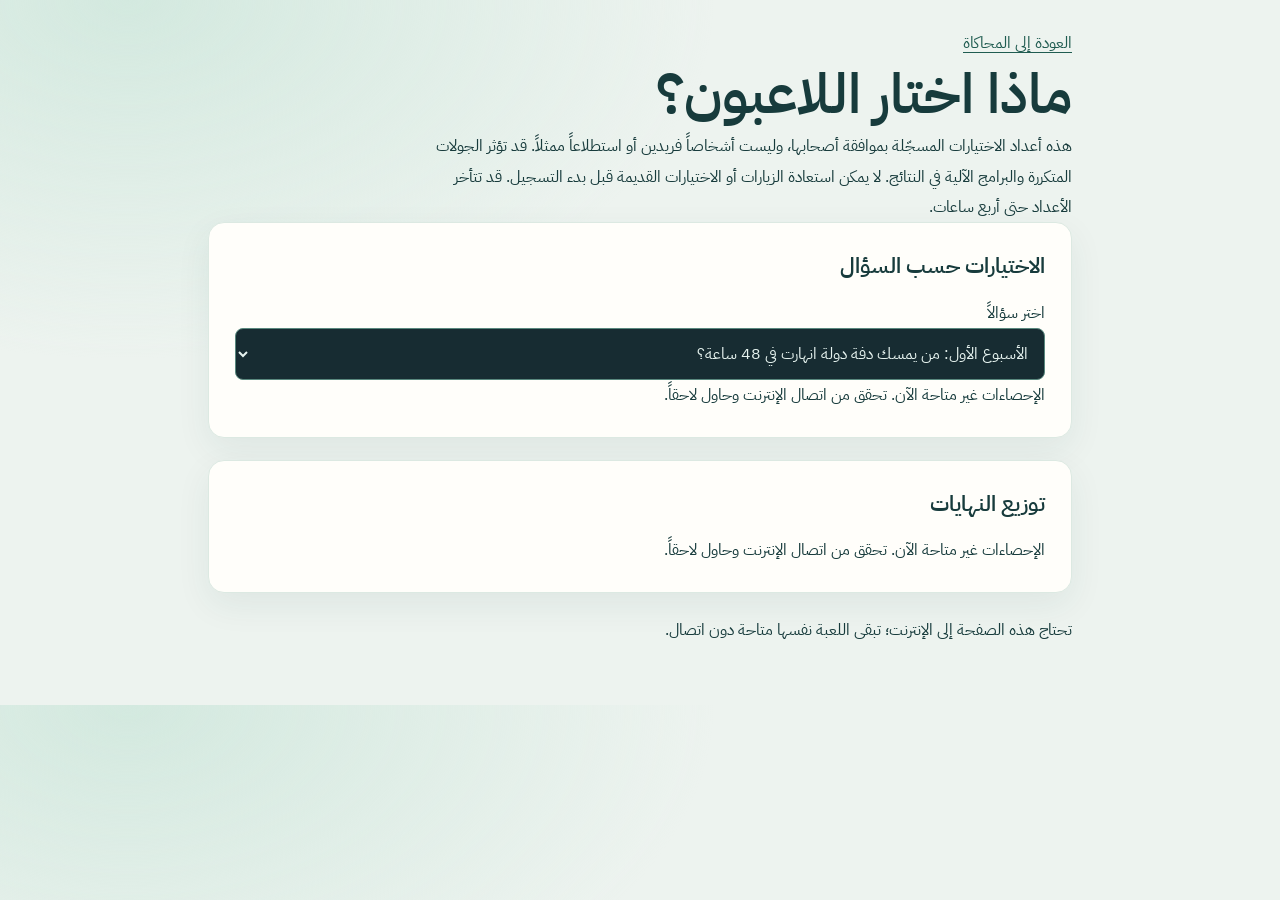
==== stats.html @ d38460de "إضافة إحصاءات عامة للاختيارات بموافقة اختيارية" ====
<!doctype html>
<html lang="ar" dir="rtl"><head><meta charset="utf-8"><meta name="viewport" content="width=device-width,initial-scale=1"><title>إحصاءات القرارات العامة</title><style>/* غرفة القرار — خط محلي وواجهة عربية تعمل دون اتصال */
@font-face{font-family:"IBM Plex Sans Arabic";font-style:normal;font-weight:400; font-display:swap;src:url([data-uri]) format("truetype")}
@font-face{font-family:"IBM Plex Sans Arabic";font-style:normal;font-weight:600 900;font-display:swap;src:url([data-uri]) format("truetype")}
:root{
 --bg:#182536;--bg2:#233449;--panel:#e8e6e1;--panel2:#f4f2ee;--panel3:#dedbd4;
 --txt:#172434;--dim:#465567;--dim2:#536172;--line:#c8c8c1;--line2:#a5a9aa;
 --gold:#80502f;--gold2:#b98054;--green:#206044;--red:#a2343d;--blue:#285e88;--purple:#775691;--orange:#895021;--teal:#266568;
 --r-leg:#a66e38;--r-coh:#4f8db9;--r-sec:#408369;--r-eco:#b87c45;--r-srv:#438c91;
 --r-mil:#a385bf;--r-sov:#759152;--r-dip:#b67c96;--r-dem:#7d9bc2;--r-press:#c56b72;--r-frag:#ce8b5e;--r-shr:#bda262;
 --mono:"IBM Plex Sans Arabic",Tahoma,sans-serif;--shadow:0 8px 24px #0b142324;
}
*{box-sizing:border-box}body,h1,h2,h3,h4,p{margin:0}button,input{font:inherit}html{-webkit-text-size-adjust:100%;scroll-padding-top:100px}
body{background:var(--bg);color:var(--txt);font-family:"IBM Plex Sans Arabic",Tahoma,sans-serif;font-size:16px;line-height:1.9}
a{color:var(--gold);text-underline-offset:4px}button,a,input,summary{-webkit-tap-highlight-color:transparent}
button{touch-action:manipulation}button:focus-visible,a:focus-visible,input:focus-visible,summary:focus-visible{outline:3px solid #3982b8;outline-offset:4px}
[hidden],.hidden{display:none!important}.wrap{max-width:1360px;margin:auto;padding:28px 36px 72px}h1,h2,h3,h4{font-weight:600}p,li,.brief{overflow-wrap:anywhere}b,strong{font-weight:600}
.top{color:#eef0f3;background:#182536f5;border-bottom:1px solid #526075;position:sticky;top:0;z-index:20;padding:14px 0;margin-bottom:26px;backdrop-filter:blur(10px)}
.topin{display:flex;align-items:center;justify-content:space-between;gap:18px;flex-wrap:wrap}.brand{display:flex;align-items:center;gap:12px}.logo{display:grid;place-items:center;width:40px;height:44px;color:#e0b895;border:1px solid #a57956;border-radius:6px;font-size:22px}
.brand h1{font-size:1.1rem;font-weight:600;color:#f2eee7}.brand small{display:block;font-size:.73rem;color:#bdc7d3;max-width:410px}.monthbox{display:flex;align-items:baseline;gap:10px}.monthbox .mt{font-size:1.25rem;font-weight:600}.monthbox .mn{color:#c4cdd7;font-size:.8rem}.topbtns{display:flex;gap:8px;flex-wrap:wrap}
.btn{border:1px solid transparent;border-radius:7px;background:#a46d46;color:#fff;padding:11px 22px;min-height:46px;font-weight:600;cursor:pointer;font-size:.95rem;line-height:1.5;transition:background .15s}
.btn:hover{background:#895434}.btn.ghost{background:transparent;color:var(--txt);border-color:var(--line2)}.btn.ghost:hover{background:#8c776512}.top .btn.ghost{color:#edf0f4;border-color:#64748a}.top .btn.ghost:hover{background:#314156}.top .btn.danger{color:#f1a6ae;border-color:#a46b76}.btn.sm{padding:8px 13px;min-height:42px;font-size:.82rem}.btn.danger{background:transparent;color:var(--red);border-color:var(--red)}
.grid{display:grid;grid-template-columns:minmax(0,1fr) 358px;gap:26px;align-items:start}.grid>*{min-width:0}.side{position:sticky;top:120px;max-height:calc(100vh - 140px);overflow:auto;padding:1px 4px 16px;scrollbar-width:thin}.grid.side-closed{grid-template-columns:minmax(0,960px);justify-content:center}.side{color:var(--txt)}
.card{background:var(--panel);border-radius:10px;padding:26px;margin-bottom:22px;box-shadow:var(--shadow)}.card.tight{padding:18px}.card h2{font-size:1.35rem;line-height:1.6;margin-bottom:14px;color:var(--txt);font-weight:600}.card h3{font-size:1.04rem;margin:18px 0 10px}.sub{color:var(--dim);font-size:.95rem}.tiny{color:var(--dim2);font-size:.8rem}.two{display:grid;grid-template-columns:minmax(0,1fr) minmax(0,1fr);gap:22px}.two>*{min-width:0}
/* بطاقة الحدث سطح قراءة، وليست لوحة مؤشرات أخرى */
.eventhead{display:flex;flex-wrap:wrap;gap:8px;align-items:center;margin-bottom:16px}.brief{font-size:1.12rem;line-height:2;max-width:70ch;color:#293b4d}.facts{list-style:none;display:grid;gap:8px;margin:22px 0;padding:15px 18px;border-inline-start:3px solid #b98054;background:#f3f1ec;border-radius:0 6px 6px 0}.facts li{font-size:.9rem;color:var(--dim)}.facts b{color:var(--txt)}
.chip{display:inline-flex;align-items:center;border:1px solid var(--line);background:transparent;border-radius:4px;padding:3px 10px;color:var(--dim);font-size:.78rem;line-height:1.7}.chip.risk-low{color:var(--green);border-color:#94b09e}.chip.risk-med{color:var(--gold);border-color:#bca182}.chip.risk-high{color:var(--red);border-color:#c7a2a1}.chip.cat{color:var(--teal);border-color:#94b7b5}.chip.shock{color:var(--orange);border-color:#c6a785}
.opts{display:grid;gap:12px;margin-top:24px}.opt{display:block;width:100%;position:relative;text-align:start;background:#f7f5f1;color:var(--txt);border:1px solid #b8bfbe;border-radius:8px;padding:18px 20px;font-size:1rem;cursor:pointer;transition:border-color .15s,background .15s;line-height:1.85}.opt:hover{background:#fffdfa;border-color:#8b5938}.opt:focus-visible{background:#fffdfa}.opt b{display:block;font-size:1.06rem;font-weight:600;padding-inline-end:38px;margin-bottom:6px}.opt small{display:block;color:var(--dim);font-size:.9rem}.opt .key{position:absolute;inset-inline-end:15px;top:18px;display:grid;place-items:center;width:26px;height:28px;border:1px solid #bdc2bd;border-radius:4px;font-size:.8rem;color:var(--dim)}.optmeta{display:flex;gap:8px;flex-wrap:wrap;margin-top:12px}.pill{font-size:.78rem;padding:3px 9px;border-radius:4px;background:#eeece6;color:var(--dim);border:1px solid transparent}.pill.p-hi{color:var(--green);background:#e5eee7}.pill.p-md{color:var(--gold);background:#eee6d9}.pill.p-lo{color:var(--red);background:#f2e3e2}.pill.cost{color:#7a4724;background:#eee3d8}.pill.lock{color:var(--dim2)}
.outcome{padding:22px;border-inline-start:4px solid var(--line2);background:#f4f2ed;border-radius:6px;margin:12px 0 18px}.outcome.t-ok{border-color:var(--green);background:#e1ece3}.outcome.t-mid{border-color:var(--gold);background:#eee7d8}.outcome.t-bad{border-color:var(--red);background:#f0e1df}.outcome .ot{font-weight:600;margin-bottom:12px;font-size:1.15rem}.t-ok .ot{color:var(--green)}.t-mid .ot{color:var(--gold)}.t-bad .ot{color:var(--red)}.effs{display:flex;flex-wrap:wrap;gap:7px;margin-top:14px}.eff{font-size:.8rem;padding:3px 9px;border-radius:4px}.eff.up{background:#dbeadf;color:#1b5939}.eff.dn{background:#eed9d8;color:#912b34}.eff.nu{background:#dbe0e3;color:#344455}.eff.ax{background:#eae2ce;color:#6c5426;border:1px dashed #a58c53}.reality{border-top:1px solid #a8b2a8;padding:18px 0 0;margin-top:24px;font-size:.94rem;color:var(--dim)}.reality .rt{font-size:.85rem;font-weight:600;color:var(--green);margin-bottom:6px}.reality b{color:var(--green)}.nextrow{display:flex;justify-content:space-between;align-items:center;gap:16px;flex-wrap:wrap;margin-top:22px}
/* لوحة جانبية هادئة بتباين مستقل */
.side{--panel:#233449;--panel2:#2b3e54;--panel3:#34485e;--txt:#edf0f3;--dim:#c1ccd7;--dim2:#b2c0cf;--line:#4b5d72;--line2:#697a8d;--gold:#e2ba98;--green:#8ed3b1;--red:#f1a6ae;--orange:#e5b48b;--teal:#9acdd1}.side .card{box-shadow:none}.side .card h2{font-size:1rem}.tabs{display:flex;gap:5px;flex-wrap:wrap;margin-bottom:14px}.tab{font-family:inherit;font-size:.8rem;cursor:pointer;padding:8px 11px;border:1px solid var(--line);border-radius:5px;background:transparent;color:var(--dim);min-height:42px}.tab.on{color:var(--txt);background:var(--panel3);border-color:var(--gold)}
.gauges{display:grid;grid-template-columns:1fr 1fr;gap:14px 12px}.g{padding:6px 0 10px;border-bottom:1px solid var(--line)}.g .gl{display:flex;justify-content:space-between;align-items:baseline;gap:6px;color:var(--dim);font-size:.74rem}.g .gv{font-size:.95rem;font-weight:600;color:var(--txt);font-variant-numeric:tabular-nums}.g .gd{font-size:.7rem;margin-inline-end:4px}.g .gd.up{color:var(--green)}.g .gd.dn{color:var(--red)}.gd.neu{color:var(--dim)}.gbar{height:5px;background:#152334;border-radius:3px;margin-top:10px;overflow:hidden}.gbar i{display:block;height:100%;border-radius:3px}.g.neg .gl{color:#edb9bd}.g.axis .gv{color:#e4c484}.axisnote{border-inline-start:2px solid #bda262;padding:10px 12px;margin-top:16px;color:var(--dim);font-size:.76rem;line-height:1.9}
.resrow{display:flex;gap:12px;margin-top:20px}.res{flex:1;border-top:1px solid var(--line);padding-top:10px}.res b{display:block;color:var(--txt);font-size:1.45rem;font-variant-numeric:tabular-nums}.res span{font-size:.76rem;color:var(--dim)}.res.warn b{color:var(--red)}.rows{display:grid;gap:10px}.row{display:flex;justify-content:space-between;align-items:center;gap:10px;font-size:.85rem}.row .rn{color:var(--dim)}.mini{width:86px;height:5px;background:#152334;border-radius:3px;overflow:hidden;flex-shrink:0}.mini i{display:block;height:100%;background:#83a9c7}.mini.thr i{background:#dc9199}.mini.pop i{background:#86c3c0}.val{font-size:.8rem;min-width:26px;text-align:end}.note{background:#f3f0e9;border-inline-start:3px solid #a46d46;border-radius:4px;padding:12px 16px;font-size:.88rem;color:#2e4154;margin-bottom:10px}.note.warnc{border-color:var(--red)}.note.goodc{border-color:var(--green)}.note.infoc{border-color:var(--blue)}
canvas{width:100%;height:210px;display:block;background:#182536;border-radius:6px;border:1px solid #526075}.legend{display:flex;flex-wrap:wrap;gap:10px;margin-top:12px}.legend span{display:flex;align-items:center;gap:6px;font-size:.75rem;color:var(--dim)}.legend i{width:13px;height:4px;display:block;border-radius:2px}.log{display:grid;gap:12px;max-height:480px;overflow:auto;padding-inline-end:5px}.li{border-bottom:1px solid var(--line);padding:12px 0;font-size:.9rem}.li .lh{display:flex;justify-content:space-between;gap:10px;font-size:.74rem;color:var(--dim2)}.li .lt{font-weight:600;margin:7px 0}.li .lo{color:var(--gold)}.li .lx{font-size:.82rem;color:var(--dim)}.tiertag{font-size:.72rem;padding:2px 8px;border-radius:4px}.tiertag.ok{background:#dbeadf;color:#1b5939}.tiertag.mid{background:#eee3cf;color:#785a29}.tiertag.bad{background:#eed9d8;color:#912b34}
/* مدخل الجولة */
.hero{color:#f0eee9;padding:34px 0 40px;margin-bottom:28px;border-bottom:1px solid #526075;position:relative}.hero h1{font-size:clamp(2rem,4.2vw,3.5rem);line-height:1.4;color:#f4f0e8;max-width:900px;letter-spacing:0}.hero .hero-subtitle{display:block;color:#d2b69e;font-size:.52em;margin-top:12px;font-weight:400}.hero .tag{color:#c5cfda;margin-top:22px;max-width:760px;font-size:1.03rem}.hero .chip{color:#ced6df;border-color:#596a7e}.flagline{display:flex;flex-wrap:wrap;gap:9px;margin-top:24px}.stat3{display:grid;grid-template-columns:repeat(3,minmax(0,1fr));gap:24px;margin-top:32px}.mini-card{border-inline-start:2px solid #a77b59;padding:0 18px;color:#c5cfda;font-size:.9rem}.mini-card b{display:block;color:#f0eee9;margin-bottom:8px;font-size:1.05rem}
.pickers{display:grid;grid-template-columns: .8fr 1.2fr 1fr;gap:28px;margin-top:24px}.pick{min-width:0}.pick h4{color:#344455;font-size:1rem;padding-bottom:10px;border-bottom:1px solid #b6bdbb;margin-bottom:10px}.pick label{display:grid;grid-template-columns:20px minmax(0,1fr);column-gap:10px;align-items:start;font-size:.94rem;padding:12px 10px;margin-bottom:5px;cursor:pointer;border-radius:6px;border:1px solid transparent}.pick label:has(input:checked){border-color:#8d6545;background:#f5f1e9}.pick label:hover{background:#f0ede7}.pick input{accent-color:#885936;width:18px;height:18px;margin:6px 0 0}.pick .pd{grid-column:2;font-size:.79rem;color:#526174;line-height:1.8}.pick label:focus-within{outline:2px solid #3982b8;outline-offset:1px}
.finalhead{padding:36px;text-align:center}.finalhead .big{font-size:clamp(1.8rem,3.8vw,2.8rem);line-height:1.5;margin:16px 0;color:var(--txt)}.scorebox{display:flex;gap:30px;justify-content:center;flex-wrap:wrap;margin:28px 0}.scorebox div{min-width:100px;padding:10px}.scorebox b{display:block;font-size:2rem;color:#80502f;font-weight:600}.scorebox span{color:var(--dim);font-size:.82rem}.kv{display:flex;justify-content:space-between;gap:12px;padding:9px 0;border-bottom:1px solid var(--line);font-size:.9rem}.kv span:first-child{color:var(--dim)}.hl{color:var(--gold);font-weight:600}.save-feedback{padding:12px 16px;border-inline-start:3px solid #a46d46;background:#f1eee6;color:#172434;margin-top:12px}.sources-list{font-size:.83rem;margin-top:14px}.sources-list a{overflow-wrap:anywhere}.section-label{color:#c6ac93;font-size:.9rem;margin-bottom:14px}.progress-track{height:3px;background:#425269;margin-top:14px;border-radius:2px;overflow:hidden}.progress-track i{display:block;height:100%;background:#c69670}.side-toggle{white-space:nowrap}
@media(min-width:1101px){.hero:after{content:"";position:absolute;inset-inline-end:0;top:48px;width:100px;height:100px;border:1px solid #6f6e6c;transform:rotate(45deg);opacity:.3;pointer-events:none}}
@media(max-width:1100px){.wrap{padding:20px 22px 60px}.grid{grid-template-columns:minmax(0,1fr) 310px;gap:18px}.card{padding:22px}.pickers{gap:16px}.brand small{max-width:300px}}
@media(max-width:900px){.grid{grid-template-columns:minmax(0,1fr)}.side{position:static;max-height:none;padding:0;order:-1}.grid.side-closed{grid-template-columns:minmax(0,1fr)}.side .gauges{grid-template-columns:repeat(3,minmax(0,1fr))}.pickers{grid-template-columns:1fr 1fr}.pick:first-child{grid-column:1/-1}.pick:first-child label{display:inline-grid;width:32%;vertical-align:top}.stat3{gap:14px}.two{grid-template-columns:minmax(0,1fr)}.top{position:relative;top:auto}.monthbox{margin-inline-end:auto}}
@media(max-width:600px){body{font-size:15px}.wrap{padding:12px 14px 44px}.hero{padding:20px 0 28px;margin-bottom:20px}.hero .tag{font-size:.95rem}.stat3{grid-template-columns:1fr;gap:18px;margin-top:24px}.card{padding:20px 16px;border-radius:8px}.pickers{grid-template-columns:1fr;gap:20px}.pick:first-child label{display:grid;width:auto}.pick:first-child{grid-column:auto}.hero h1{font-size:2.15rem}.topin{gap:12px}.brand small{max-width:260px}.topbtns{width:100%}.topbtns .btn{flex:1;padding-inline:8px}.side .gauges{grid-template-columns:1fr 1fr}.brief{font-size:1.04rem}.opt{padding:16px 13px}.opt b{font-size:1rem}.nextrow>div:last-child{display:flex;gap:8px;flex-wrap:wrap}.nextrow .btn{flex:1}.facts{padding:13px}.card h2{font-size:1.22rem}.finalhead{padding:24px 16px}.scorebox{gap:8px}.scorebox div{min-width:85px}.flagline{gap:7px}.row{flex-wrap:wrap}.side .row{flex-wrap:nowrap}.brand h1{font-size:1rem}}
@media(prefers-reduced-motion:reduce){*,*:before,*:after{animation:none!important;transition:none!important;scroll-behavior:auto!important}}
/* غرفة القرار: أسطح قراءة فاتحة فوق خلفية هادئة، مع مدخل خرائطي مستقل */
:root{--bg:#e5eeeb;--panel:#fffefa;--panel2:#f2f7f3;--panel3:#dcebe5;--txt:#173b3c;--dim:#486563;--dim2:#55706d;--line:#d5e2dc;--line2:#9db7ac;--gold:#91601b;--green:#12674e;--red:#a23d42;--teal:#126b69;--shadow:0 12px 35px #214a4012}
body{background:radial-gradient(ellipse at 10% 0%,#d3e9df 0,transparent 36%),#edf3ef;color:var(--txt)}
.wrap{max-width:1400px}.card{border:1px solid #dce9e2;border-radius:16px;background:var(--panel)}
.hero{display:grid;grid-template-columns:minmax(0,1.1fr) minmax(280px,.9fr);gap:12px 30px;align-items:center;overflow:hidden;padding:48px clamp(24px,5vw,70px) 34px;border:0;border-radius:24px;background:radial-gradient(circle at 15% 15%,#267b72 0,transparent 40%),linear-gradient(125deg,#113f42,#102e36 75%);box-shadow:0 20px 45px #144c4230}
.hero:after{display:none}.hero-copy{position:relative;z-index:1}.hero h1{font-size:clamp(2.2rem,4.4vw,4rem);color:#fffdf4}.hero .hero-subtitle{color:#edc47e;margin-top:8px}.hero .tag{color:#d6ebe2;max-width:58ch}.hero .chip{border-color:#6d9d8d;color:#e3f2e9;background:#ffffff0c;border-radius:30px}.section-label{color:#9ed7c3;font-weight:600}.hero-map{margin:0;text-align:center;color:#b3dfcf}.hero-map svg{display:block;width:100%;max-height:300px}.hero-map figcaption{font-size:.7rem;color:#b6d8cd}.stat3{grid-column:1/-1;gap:0;margin-top:12px;padding-top:24px;border-top:1px solid #ffffff30}.mini-card{border-color:#e4b764;padding:0 16px;color:#cce0d8;font-size:.82rem}.mini-card b{color:#fff8e9;font-size:.95rem}
.setup{padding:32px clamp(20px,4vw,48px);background:#fffefa}.setup h2{margin-bottom:0;font-size:1.65rem}.setup-intro{color:var(--dim)}.pickers{grid-template-columns:.8fr 1.2fr 1fr;gap:25px}.pick{padding:16px;border-radius:14px;background:#f2f7f4}.pick:nth-child(2){background:#f7f3ec}.pick:nth-child(3){background:#f2f0f8}.pick h4{color:#174d49;border-color:#bcd3c8}.pick label{background:#ffffff8c;border-color:#e1e9e2}.pick label:has(input:checked){border-color:#238271;background:#e4f4eb}.pick input{accent-color:#167568}.pick .pd{color:#526a65}.btn{background:#126d61;border-radius:9px}.btn:hover{background:#0b504a}
.top{background:#123c3d;border-color:#37635d;padding:9px 0;margin-bottom:12px}.brand h1{color:#fff8ed}.brand small{color:#c0d9d0}.logo{color:#f1cc88;border-color:#c6a76b;border-radius:50%}.monthbox .mn{color:#c4ddd3}.top .btn.ghost{border-color:#70988c;color:#f3fff8}.top .btn.ghost:hover{background:#275751}.grid{gap:22px}.event-card{border-top:4px solid #248778;margin-bottom:12px;padding:24px 28px}.event-card h2{font-size:clamp(1.45rem,2.2vw,2rem);line-height:1.5}.brief{color:#345550;line-height:1.85}.facts{background:#eff7f2;border-color:#49a18a;margin:14px 0 0}.opts{margin-top:0;gap:9px}.opt{background:#fffefa;border-color:#d4e4da;border-radius:12px;padding:14px 18px;box-shadow:0 3px 12px #173e3410}.opt:hover,.opt:focus-visible{background:#f0faf4;border-color:#238574}.opt .key{background:#e3f2eb;border:0;color:#176d5d;border-radius:8px}.pill.p-hi{color:#126149;background:#def2e6}.pill.p-md,.pill.cost{color:#7c5817;background:#fbefd4}.pill.p-lo{color:#963b43;background:#fbe5e3}.news{margin:20px 0;background:#e2eeea;border:1px solid #cbded5;border-radius:12px}.news summary{cursor:pointer;padding:14px 18px;font-weight:600;color:#225d55}.news summary span{display:inline-block;background:#cbe2d7;border-radius:20px;padding:0 9px;margin-inline-start:8px}.news-body{padding:0 16px 8px}.note{background:#fffefa}
.side{--panel:#153f3f;--panel2:#20504c;--panel3:#2b6057;--txt:#f1faf4;--dim:#c7e0d4;--dim2:#bbd4ca;--line:#39655c;--line2:#71998c;--gold:#f0ca83;--green:#9ce2b8;--red:#ffb8b2;--orange:#f3c38a;--teal:#a2e3d5}.side .card{border-color:#335e53}.tabs{background:#dcebe3;padding:5px;border-radius:12px}.tab{color:#305b52;border:0;border-radius:8px}.tab.on{background:#155f54;color:white}.gbar,.mini{background:#0b3030}.res{background:#24574d;border:0;border-radius:10px;padding:10px 13px}.res:nth-child(2){background:#4d4b64}.axisnote{border-color:#d7b36d}.side .gauges{gap:12px}.g.neg .gl{color:#ffb8b2}.g.axis .gv{color:#f0ce8a}
@media(max-width:900px){.side{order:0}.hero{grid-template-columns:1fr 40%;padding:30px}.pickers{grid-template-columns:1fr 1fr}.top{position:relative}}
@media(max-width:600px){.hero{grid-template-columns:1fr 110px;gap:4px;padding:24px 20px}.hero h1{font-size:1.8rem}.hero .hero-subtitle{font-size:.55em}.hero .tag{font-size:.88rem;margin-top:12px}.hero-map{align-self:start}.hero-map svg{margin-top:20px}.hero-map figcaption{font-size:.6rem;line-height:1.5}.flagline{grid-column:1/-1}.stat3{grid-template-columns:1fr;gap:12px}.mini-card{font-size:.8rem}.pickers{grid-template-columns:1fr}.pick:first-child label{width:auto}.event-card{padding:18px 16px}.topbtns .btn{flex:initial}.topbtns{gap:5px}.top .btn.sm{font-size:.75rem;padding:6px 9px}.monthbox .gbar{max-width:90px}.news{margin-top:14px}}
@media print{body{background:white;color:black}.topbtns,.nextrow,.side-toggle{display:none}.wrap{max-width:none;padding:0}.card{box-shadow:none;break-inside:avoid}canvas{max-width:100%}}

.stats-wrap{max-width:900px;margin:auto;padding:28px 18px 60px}.stats-wrap h1{font-size:clamp(2rem,6vw,3.5rem);line-height:1.3}.stats-wrap a{color:#205c51}.stats-wrap select{width:100%;padding:12px;color:#e6f3ef;background:#172c32;border:1px solid #59887e;border-radius:8px;font:inherit}.stat-row{padding:12px 0;border-bottom:1px solid #1c544b20}.stats-intro{max-width:65ch;line-height:1.9}.stat-row meter{display:block;width:100%;height:15px;margin-top:8px;accent-color:#347c69}</style></head>
<body><main class="stats-wrap"><a href="index.html">العودة إلى المحاكاة</a><h1>ماذا اختار اللاعبون؟</h1><p class="stats-intro">هذه أعداد الاختيارات المسجّلة بموافقة أصحابها، وليست أشخاصاً فريدين أو استطلاعاً ممثلاً. قد تؤثر الجولات المتكررة والبرامج الآلية في النتائج. لا يمكن استعادة الزيارات أو الاختيارات القديمة قبل بدء التسجيل. قد تتأخر الأعداد حتى أربع ساعات.</p><section class="card"><h2>الاختيارات حسب السؤال</h2><label for="question">اختر سؤالاً</label><select id="question"></select><div id="results" aria-live="polite"></div></section><section class="card"><h2>توزيع النهايات</h2><div id="ends" aria-live="polite"></div></section><p>تحتاج هذه الصفحة إلى الإنترنت؛ تبقى اللعبة نفسها متاحة دون اتصال.</p></main><script type="text/plain" id="font-license">
Copyright © 2017 IBM Corp. with Reserved Font Name "Plex"

This Font Software is licensed under the SIL Open Font License, Version 1.1.

This license is copied below, and is also available with a FAQ at: http://scripts.sil.org/OFL


-----------------------------------------------------------
SIL OPEN FONT LICENSE Version 1.1 - 26 February 2007
-----------------------------------------------------------

PREAMBLE
The goals of the Open Font License (OFL) are to stimulate worldwide
development of collaborative font projects, to support the font creation
efforts of academic and linguistic communities, and to provide a free and
open framework in which fonts may be shared and improved in partnership
with others.

The OFL allows the licensed fonts to be used, studied, modified and
redistributed freely as long as they are not sold by themselves. The
fonts, including any derivative works, can be bundled, embedded,
redistributed and/or sold with any software provided that any reserved
names are not used by derivative works. The fonts and derivatives,
however, cannot be released under any other type of license. The
requirement for fonts to remain under this license does not apply
to any document created using the fonts or their derivatives.

DEFINITIONS
"Font Software" refers to the set of files released by the Copyright
Holder(s) under this license and clearly marked as such. This may
include source files, build scripts and documentation.

"Reserved Font Name" refers to any names specified as such after the
copyright statement(s).

"Original Version" refers to the collection of Font Software components as
distributed by the Copyright Holder(s).

"Modified Version" refers to any derivative made by adding to, deleting,
or substituting -- in part or in whole -- any of the components of the
Original Version, by changing formats or by porting the Font Software to a
new environment.

"Author" refers to any designer, engineer, programmer, technical
writer or other person who contributed to the Font Software.

PERMISSION & CONDITIONS
Permission is hereby granted, free of charge, to any person obtaining
a copy of the Font Software, to use, study, copy, merge, embed, modify,
redistribute, and sell modified and unmodified copies of the Font
Software, subject to the following conditions:

1) Neither the Font Software nor any of its individual components,
in Original or Modified Versions, may be sold by itself.

2) Original or Modified Versions of the Font Software may be bundled,
redistributed and/or sold with any software, provided that each copy
contains the above copyright notice and this license. These can be
included either as stand-alone text files, human-readable headers or
in the appropriate machine-readable metadata fields within text or
binary files as long as those fields can be easily viewed by the user.

3) No Modified Version of the Font Software may use the Reserved Font
Name(s) unless explicit written permission is granted by the corresponding
Copyright Holder. This restriction only applies to the primary font name as
presented to the users.

4) The name(s) of the Copyright Holder(s) or the Author(s) of the Font
Software shall not be used to promote, endorse or advertise any
Modified Version, except to acknowledge the contribution(s) of the
Copyright Holder(s) and the Author(s) or with their explicit written
permission.

5) The Font Software, modified or unmodified, in part or in whole,
must be distributed entirely under this license, and must not be
distributed under any other license. The requirement for fonts to
remain under this license does not apply to any document created
using the Font Software.

TERMINATION
This license becomes null and void if any of the above conditions are
not met.

DISCLAIMER
THE FONT SOFTWARE IS PROVIDED "AS IS", WITHOUT WARRANTY OF ANY KIND,
EXPRESS OR IMPLIED, INCLUDING BUT NOT LIMITED TO ANY WARRANTIES OF
MERCHANTABILITY, FITNESS FOR A PARTICULAR PURPOSE AND NONINFRINGEMENT
OF COPYRIGHT, PATENT, TRADEMARK, OR OTHER RIGHT. IN NO EVENT SHALL THE
COPYRIGHT HOLDER BE LIABLE FOR ANY CLAIM, DAMAGES OR OTHER LIABILITY,
INCLUDING ANY GENERAL, SPECIAL, INDIRECT, INCIDENTAL, OR CONSEQUENTIAL
DAMAGES, WHETHER IN AN ACTION OF CONTRACT, TORT OR OTHERWISE, ARISING
FROM, OUT OF THE USE OR INABILITY TO USE THE FONT SOFTWARE OR FROM
OTHER DEALINGS IN THE FONT SOFTWARE.
</script><script>var DATA={"events": [{"id": "E001_days", "title": "الأسبوع الأول: من يمسك دفة دولة انهارت في 48 ساعة؟", "options": ["إبقاء حكومة تصريف الأعمال وتسيير الدواوين بمن بقي", "تطهير شامل فوري: لا شريك سابق في منصب واحد", "إدارة عسكرية مباشرة للمحافظات بقرار من غرفة العمليات"]}, {"id": "E002_army_birth", "title": "الجيش الجديد: أي بنيان فوق ركام 70–80% من السلاح؟", "options": ["دمج الفصائل في وزارة الدفاع مع هيكلة تدريجية ورواتب نظامية", "إعادة ضباط تقنيين من جيش النظام السابق (خبرة بلا ولاء)", "جيش مهني صغير من الصفر + نزع سلاح شامل خلال ستة أشهر"]}, {"id": "E003_israel_first_line", "title": "الخط البنفسجي انهار: إسرائيل وراء 1974 وتريد جنوباً منزوع السلاح", "options": ["لا مواجهة: امتصاص + ملف تفاوضي برعاية أمريكية", "خط أحمر معلن: أي توسّع جديد يقابله اشتباك محلي محدود", "تأميم الملف: محكمة دولية + حملة دبلوماسية على احتلال «أرض محتلة»"]}, {"id": "E004_money", "title": "دولة بلا سيولة: الليرة، المصارف، وأول 100 يوم اقتصادية", "options": ["تحرير فوري: رفع القيود عن الاستيراد والتسعير والسوق", "ضوابط ذكية: رسوم على الكماليات، إعفاءات للقمح والدواء والآلة", "قرض خليجي عاجل + تثبيت سعر الصرف ببيع الاحتياطي"]}, {"id": "E005_remnants_spring", "title": "الفلول تتنفس: كمائن، اغتيالات، وسلاح مخبأ تحت البيوت", "options": ["حملة سلاح منظمة + مصالحة محلية مع وجهاء القرى", "اعتقالات استباقية واسعة للأجهزة السابقة", "لا شيء الآن: الأولوية للاقتصاد، والساحل يُترَك لشهر العسل"]}, {"id": "E006_victory_conf", "title": "29 يناير 2025: مؤتمر النصر — كيف تُنظَّم السلطة؟", "options": ["رئيس للمرحلة الانتقالية بصلاحيات كاملة", "مجلس قيادة انتقالي بالتناوب مع حكومة جماعية", "إعلان جدول زمني صارم: حوار وطني، دستور، ثم انتخابات خلال 36 شهراً"]}, {"id": "E007_jaramana", "title": "جرمانا: جرس الإنذار الدرزي الأول", "options": ["تفاهم محلي: شرطة مشتركة وضمانات متبادلة", "فرض الأمن بالقوة: سحب السلاح المحلي في جرمانا"]}, {"id": "E008_coast_revolt", "title": "6–12 مارس: الساحل يشتعل — كمين بعد كمين بعد مجزرة", "options": ["عملية شاملة سريعة بلا قيود تفصيلية", "ضربات دقيقة + كتيب قواعد اشتباك وحماية مدنيين + مصالحة وجهاء", "تفاوض مع الوجهاء ووقف العمليات: حقن الدم أولاً"]}, {"id": "E009_sdf_march", "title": "10 مارس 2025: اتفاق الشرع–عبدي — دمج أم تأجيل طويل؟", "options": ["توقيع الاتفاق والضغط لتنفيذ سريع بخمسة بنود", "رفض الصيغة والذهاب لخيار القوة من الآن", "الذهاب أبعد: اعتراف بإدارة ذاتية/لامركزية دستورية الآن"]}, {"id": "E010_const_decl", "title": "13 مارس 2025: الإعلان الدستوري — أي عقد اجتماعي؟", "options": ["الصيغة التاريخية: رئاسي، 5 سنوات، والفقه مصدر رئيسي", "جمعية تأسيسية منتخبة جزئياً + باب تشاركي لكل البنود", "صيغة هوية صريحة: دور أكبر للعلماء ومواد «الثوابت»"]}, {"id": "E011_justice_coast", "title": "جراح الساحل: محاسبة أم طيّ صفحة؟", "options": ["لجنة مستقلة فعلاً + محاكمات علنية للمنتهكين (ولو كانوا من رجالك)", "عفو عام شامل + جبر ضرر مالي للضحايا دون محاكمات", "تجاهل الملف: الأولوية للخبز والأمن، والماضي يُترك للأيام"]}, {"id": "E012_deal_west", "title": "13–30 مايو 2025: ترامب يمدّ يده — ما ثمن الصفقة؟", "options": ["قبول الصفقة بشروطها كاملة (كيمياوي + إرهاب + إبعاد إيران)", "قبول مع تأجيل الشروط السيادية (الكيمياوي والوجود الأجنبي)", "رفض الإملاء والاعتماد على الخليج والداخل"]}, {"id": "E013_econ_model", "title": "نموذج إعادة الإعمار: من يستفيد من أول 10 مليارات؟", "options": ["كهرباء ومياه وشبكة نقل أولاً (نمو من الأسفل)", "ميجا مشاريع وعقود ذهبية (موانئ، أبراج، مدن جديدة)", "رواتب وسلع أساسية ودعم زراعة وصناعة محلية"]}, {"id": "E014_army_rebuild2", "title": "من يحمي السماء؟ الثغرة التي تكلّف الغارات كلها", "options": ["منظومات دفاع جوي قصيرة/متوسطة المدى (صفقة عاجلة)", "برنامج مسيّرات محلي + تدريب تركي كثيف (ردع غير متكافئ)", "لا دفاع جوي: وفّر المال واملأ الفراغ بالسياسة"]}, {"id": "E015_detainees", "title": "ملف المعتقلين والمفقودين: نصف مليون عائلة تسأل", "options": ["خطة وطنية شاملة: قاعدة بيانات، كشف مصير، مقابر جماعية، تعويضات", "مقايضة: إطلاق معتقلين سابقين مقابل معلومات واستقرار أمني"]}, {"id": "E016_isis_blank", "title": "البادية لم تنتهِ: تنظيم الدولة يعيد بناء خلاياه", "options": ["شراكة استخباراتية واسعة مع التحالف + عمليات مشتركة", "اعتماد ذاتي: عملية بادية وطنية بلا أجانب", "تجميد الملف: الأولوية لإعادة الإعمار والجنوب"]}, {"id": "E020_sweida_july", "title": "13–24 يوليو 2025: السويداء تنفجر — واقتحام دمشق للنار الإسرائيلية", "options": ["وقف إطلاق النار فوراً + انسحاب الجيش + لجنة عربية للتحقيق", "فرض السيطرة: إبقاء الجيش وإنهاء السلاح المحلي بالقوة", "مصالحة درزية–عشائرية برعاية أردنية/خليجية قبل أي قرار عسكري", "تدويل مؤقت: طلب مراقبين عرب/أمميين على طريق دمشق–السويداء"]}, {"id": "E021_isr_bombards_damascus", "title": "طائرات فوق القصر: كيف تردّ على قصف دمشق؟", "options": ["استدعاء السفير + تجميد المحادثات + ملف عاجل لمجلس الأمن", "ضبط النفس + تسريع المسار التفاوضي عبر واشنطن", "ورقة عربية: طلب قوة عربية في الجنوب بدل الفراغ الإسرائيلي"]}, {"id": "E022_clean_house", "title": "«لا غنائم للحرب»: توبيخ الموالين وقواعد الفساد", "options": ["هيئة رقابية مستقلة + ملفات علنية (حتى لدائرة الرئاسة)", "تهدئة الأجنحة: محاسبة رمزية وحماية شبكة الولاء"]}, {"id": "E023_paris1", "title": "20 أغسطس 2025: باريس — أول لقاء مباشر مع الإسرائيليين", "options": ["اتفاق أمن مرحلي (5 بنود): خطوط، لجان مراقبة، وقف غارات، ممر إنساني، عدم تدخّل", "الذهاب إلى «السلام المشروط»: خريطة على أربع سنوات مقابل الجولان كاملاً", "تجميد المسار: لا تفاوض قبل الانسحاب"]}, {"id": "E024_un_podium", "title": "22 سبتمبر 2025: أول خطاب سوري أمام الجمعية العامة منذ 1967", "options": ["خطاب شامل: ضحايا الأسد + الاحتلال + عودة اللاجئين + طلب شراكة", "خطاب مقاومة: الاحتلال أولاً، وكل شيء ثانوي"]}, {"id": "E025_sna_north", "title": "الجيش الوطني في الشمال: فصائل أنقرة داخل الدولة أم خارجها؟", "options": ["دمج كامل مع تفكيك القيادات المحلية ومحاكمة المنتهكين", "صفقة مع أنقرة: دمج تدريجي مقابل قاعدة وتدريب ونفوذ اقتصادي"]}, {"id": "E026_elections", "title": "أكتوبر 2025: أول برلمان بعد الأسد — كيف يُنتخب؟", "options": ["النظام الهرمي غير المباشر (الواقعي في 2025)", "انتخاب مباشر بقوائم مفتوحة رغم الصعوبات اللوجستية", "مجلس وطني مُعيَّن بصيغة «شورى» (وجهاء + مكونات + خبراء)"]}, {"id": "E027_aleppo_oct", "title": "أكتوبر–ديسمبر 2025: الشيخ مقصود والأشرفية — جيب كردي في قلب حلب", "options": ["حسم محدود الآن: عملية أمنية في الحيّين فقط", "تفاهم خدماتي: كهرباء ومدارس وبلدية موحّدة، والسلاح مؤجَّل"]}, {"id": "E028_russia", "title": "15 أكتوبر 2025: موسكو — الأسد في ضيافتك… وقواعدك في أرضه", "options": ["تسوية باردة: قواعد مصغّرة + تعاون اقتصادي + لا تسليم", "طلب تسليم الأسد ومحاكمته على الأرض السورية", "إغلاق القاعدتين وإنهاء المحور الروسي"]}, {"id": "E029_whitehouse", "title": "6–10 نوفمبر 2025: أول رئيس سوري يدخل البيت الأبيض", "options": ["شراكة أمنية كاملة: التحالف + معلومات + مكافحة إيران دون تطبيع", "صفقة كبرى: شراكة + خطوة رمزية نحو إسرائيل (مكتب تمثيل/عدم اعتداء)", "طلب جدول انسحاب أمريكي ورفض القواعد الدائمة"]}, {"id": "E030_quneitra_pressure", "title": "19 نوفمبر 2025: نتنياهو في القنيطرة — «حماية الحلفاء الدروز»", "options": ["احتواء ذكي: لجان شعبية + مقاومة مدنية + توثيق قانوني", "ردّ مسلح محدود: وحدات خاصة ضد نقطة متقدمة", "تحويل الملف إلى الجامعة العربية والطلب الرسمي لمجلس الأمن"]}, {"id": "E031_caesar_lb", "title": "18–29 ديسمبر 2025: قيصر يُلغى — والليرة تُعاد تسميتها", "options": ["استقرار نقدي صارم: تعويم مُدار + استقلالية المصرف + شفافية بيانات", "إصلاح إنتاجي: بنوك زراعية وصناعية + إقراض موجه للريف والمدن الصناعية", "استثمار عام كبير في الطاقة والموانئ عبر عقود دولية"]}, {"id": "E032_winter_hunger", "title": "شتاء 2025–2026: الجوع والكهرباء والمطر", "options": ["خطة شتاء طوارئ: مازوت مدعوم + سلال غذائية + تدفئة مدارس ومشافٍ", "حلّ بنيوي: شبكة حماية دائمة + قرض زراعي + ري بالتنقيط", "طلب دعم أممي/خليجي موسّع مع إدارة محلية للتوزيع"]}, {"id": "E040_ne_campaign", "title": "6–27 يناير 2026: شمال شرق سوريا — سنة الحسم أم سنة التفاوض؟", "options": ["حسم عسكري سريع مع خطوط حمراء للمدنيين", "تفاوض برعاية باراك: اتفاق دمج مشروط بجدول زمني صارم", "صفقة شاملة الآن: حكم محلي انتخابي + دمج عسكري + حقوق دستورية"]}, {"id": "E041_kurd_decree", "title": "16 يناير 2026: مرسوم الكرد: لغة رسمية في الدستور أم ورقة حرب؟", "options": ["المرسوم كاملاً + ضمانات تعليم وإعلام ومواقع عليا", "مرسوم رمزي محدود (النوروز فقط) وتأجيل اللغة للبرلمان"]}, {"id": "E042_us_bases_saws", "title": "فبراير 2026: الأمريكان يرحلون — والسجون والمخيمات تصبح مسؤوليتك", "options": ["خطة أمنية مركزية: سجون اتحادية + محكمة مختصة + 6 آلاف حرس", "مصالحة محلية في البادية: مجالس عشائر مقابل تسليم السلاح ومعلومات", "طلب بقاء غطاء جوي واستخباري أمريكي رغم انسحاب الأرض"]}, {"id": "E043_offshore_energy", "title": "4 فبراير 2026: شيفرون وقطر للطاقة — الغاز البحري ومزاد العقود", "options": ["عقد شراكة إنتاجية بشروط صارمة (حصة دولة 55% + توطين)", "عقد سريع بشروط سخية للمستثمر لضمان التنفيذ", "شركة وطنية + قروض سيادية (احتكار الدولة للثروة)"]}, {"id": "E044_iran_shrapnel", "title": "28 فبراير 2026: صواريخ إيرانية على أرضك — حرب ليست حربك", "options": ["حياد فعّال: إغلاق الأجواء + عمليات ضد الخلايا + وساطة مع بغداد", "انحياز للضامن العربي: بيان ضد التصعيد + قطع قناة حزب الله مالياً"]}, {"id": "E045_sweida_blockade", "title": "2026: السويداء بين الحصار والانقلاب الداخلي", "options": ["مصالحة مع القيادة الجديدة للجبل: امتيازات محلية مقابل العلم والجيش الواحد", "حصار اقتصادي محكم حتى الاستسلام", "خطة تنمية: طرق ومستشفى وجامعة ومياه، بلا شروط أمنية"]}, {"id": "E046_jordan_deraa", "title": "الجنوب الجنوبي: الأردن يضرب على أرضك", "options": ["شراكة أمنية مع عمّان: غرفة مشتركة + عملية سورية ضد المهربين", "احتجاج رسمي + رفض أي عملية أجنبية بلا موافقة"]}, {"id": "E047_reshuffle", "title": "9 مايو 2026: أول تعديل وزاري — وشقيق الرئيس على الرصيف", "options": ["تكنوقراط كامل: وزراء اختصاص بلا خلفية فصائلية", "توسيع المشاركة: حقائب لأجنحة الفصائل والمكونات", "تثبيت الفريق: لا تعديل — الاستقرار أهم من التجديد"]}, {"id": "E048_iran_war", "title": "يونيو–يوليو 2026: حرب إسرائيل–إيران… وأجواؤك مفتوحة", "options": ["حياد معلن + إغلاق الأجواء + امتيازات متبادلة للجميع", "دخول حذر إلى جانب المحور العربي: قاعدة لوجستية + ضغط على إيران"]}, {"id": "E049_refugees_return", "title": "ملف العودة: مليون عادوا… و10% منهم نُزحوا من جديد", "options": ["خطة عودة وطنية: تسجيل ملكية + قروض إسكان + ضمانات للمكونات", "تشجيع العودة السريعة بضغوط على تركيا وأوروبا"]}, {"id": "E060_first_parliament", "title": "12 يوليو 2026: أول مجلس شعب بعد الأسد — أداة تشريع أم غرفة تصديق؟", "options": ["دفع المجلس لتشريع حساس: قانون أحزاب، قانون انتخاب، قانون إدارة محلية", "لجنة دستور موسّعة: 60 عضواً + استفتاء شعبي في 2027", "إبقاء الوضع الانتقالي: الأولوية للأمن والاقتصاد، والدستور «لاحقاً»"]}, {"id": "E061_sot_list", "title": "12–24 أغسطس 2026: قمة الناتو وشطب قائمة الإرهاب", "options": ["التزام كامل بشروط مكافحة الإرهاب + تقرير شهري للكونغرس", "شطب + تطبيع أمني مع إسرائيل في صفقة واحدة"]}, {"id": "E062_sweida_siege", "title": "21–29 أغسطس 2026: طلاب السويداء لا يمتحنون — والحصار يشتد", "options": ["حلّ فوري: فتح الطرق + امتحانات + ضمانات للأقليات من ثلاث جهات", "تشديد الحصار حتى حلّ الحرس الوطني نفسه", "وساطة عربية–درزية (عمّان/السويداء التاريخية) بدل الضغط"]}, {"id": "E063_fuel_protests", "title": "13 سبتمبر 2026: الناس تنزل ضد أسعار الوقود", "options": ["تجميد الزيادة + تحويل الدعم إلى تحويل نقدي مباشر", "تثبيت السعر بالتعاقد الفوري على 3 غيغاواط طاقة شمسية وخط غاز", "حسم أمني: منع التجمهر وملاحقة المحرّكين"]}, {"id": "E064_residual_security", "title": "خريف 2026: الفلول + حزب الله + داعش في سلة واحدة", "options": ["خطة أمن قومي موحّدة: غرفة واحدة + ملف استباقي لكل تهديد", "تسوية ثانية مع الفلول: عفو مشروط + نزع سلاح + تعويضات"]}, {"id": "E065_russia_assad", "title": "9–11 أغسطس 2026: قاعدتا روسيا وحكم إعدام الأسد", "options": ["تثبيت اتفاق القواعد + تعويضات عن السلاح المتروك", "المضي في المحاكمات: الأحكام الغيابية + طلب الانتربول + ملفات المقابر"]}, {"id": "E066_wb_fund", "title": "18 أكتوبر 2026: صندوق البنك الدولي — 300 مليون $ وشروط الحوكمة", "options": ["الالتزام بشروط الحوكمة كاملة: تدقيق دولي وموازنة مفتوحة", "توجيه المال نحو الريف والفقراء: مياه وري ومدارس ومراكز صحية", "توجيه المال للبنية الصناعية والطاقة (مضاعفة النمو)"]}, {"id": "E067_gulf_pact", "title": "4–9 نوفمبر 2026: معاهدة دفاع مع السعودية — وجنود سوريون في الخليج", "options": ["تنفيذ الالتزام كاملاً: لواء + غرفة مشتركة + تدريب", "اتفاق إطاري بلا انتشار: تدريب وتسليح واستثمارات فقط", "مظلة متعددة: السعودية + تركيا + مصر بدل الاقتصار على الرياض"]}, {"id": "E068_chem_iaea", "title": "الملف الكيمياوي: 3 سبتمبر 2026 وأول تدمير موثّق", "options": ["إغلاق الملف بالكامل + دعوت مفتشي OPCW دائمين", "تحويل الملف إلى ورقة: مقايضة الكيمياوي بملف الجولان والانسحاب"]}, {"id": "E069_tj_court", "title": "16 سبتمبر 2026: إلغاء محكمة أمن الدولة العليا — ثم ماذا؟", "options": ["حزمة عدالة كاملة: محكمة خاصة + قانون عدالة انتقالية + إعادة المفصولين", "تدرّج: إعادة المفصولين تقنياً، والمحاكمات للأدوار العليا فقط"]}, {"id": "E070_isr_final", "title": "يناير 2027: اتفاق الأمن النهائي مع إسرائيل — أو تجميد أبدي", "options": ["اتفاق أمن مرحلي (ترتيبات جنوب + مراقبة أمريكية) بلا تطبيع", "اتفاق شامل: مبادئ سلام + تبادل سفراء + ترتيبات أمنية", "لا اتفاق: تثبيت «لا حرب لا سلام» وبناء القدرات بدل التوقيع"]}, {"id": "E071_budget27", "title": "موازنة 2027: بين دعم الخبز وسلاح الجيش وكهرباء 12 غيغاواط", "options": ["توازن: 40% طاقة ومياه، 30% رواتب، 20% أمن، 10% استثمار", "صدمة إصلاح: رفع الدعم كلياً + تحويل نقدي + ضريبة تصاعدية", "توسّع إنفاق: مشاريع كبرى ورواتب لامتصاص الغضب"]}, {"id": "E072_local_admin", "title": "2027: قانون الإدارة المحلية — هل تُقسَّم الدولة إدارياً لتبقى موحّدة؟", "options": ["لامركزية واسعة: مجالس منتخبة بموازنة وضرائب محلية ولغات", "تفويض إداري بلا قانون: صلاحيات بمرسوم قابلة للسحب"]}, {"id": "E074_missing2", "title": "2027: المفقودون — الملف الذي لا يُغلق", "options": ["خطة كشف مصير شاملة مع اللجنة الدولية: DNA + أرشيف + مقابر", "إغلاق الملف بقانون «طي الصفحة» وتعويضات موحّدة"]}, {"id": "E075_const_referendum", "title": "مارس 2027: الدستور الدائم — العقد الذي يقرّر شكل الدولة", "options": ["جمعية تأسيسية موسّعة + استفتاء (نظام شبه رئاسي + حقوق مكونات)", "تعديل الإعلان الدستوري فقط: تمديد سنتين + شروط انتداب متفق عليها"]}, {"id": "E076_conscription", "title": "الجيش بين 182 ألف متطوع وجنود مكلّفين: خدمة العلم تعود؟", "options": ["خدمة وطنبة مختصرة (9 أشهر) بتعويض وحق تدريب مهني", "جيش تطوعي + حرس وطني محلي في كل محافظة"]}, {"id": "E077_local_elections", "title": "2027: أول انتخابات محلية — المدرسة التي تصنع الديمقراطية أو تهدمها", "options": ["انتخابات محلية مباشرة في كل المحافظات دفعة واحدة", "تعيين مجالس إدارية مؤقتة وتأجيل الاقتراع إلى 2028"]}, {"id": "E079_coast2027", "title": "2027: الساحل بعد سنتين — مصالحة مؤجلة أم جولة ثانية؟", "options": ["مصالحة الساحل: لجنة حقيقة محلية + تعويضات + عودة مفصولين + بناء مستشفى جامعة", "حسم أمني نهائي: تفكيك شبكات السلاح وملاحقة المطلوبين"]}, {"id": "E080_kurd_process", "title": "2027: الملف الكردي بعد قسد — سلام مؤسسي أم انفجار مؤجل؟", "options": ["حزمة سياسية كاملة: قانون لا مركزية + عودة عفرين + محكمة لجرائمها", "الاقتصاد أولاً: استثمارات الجزيرة والعودة بلا حلول سياسية"]}, {"id": "E081_return_wave", "title": "2027: مليون عائد جديد — والسكن غائب", "options": ["برنامج إسكان وطني: تسجيل ملكية + قرض بناء + مناطق عودة نموذجية", "خيار المخيمات الداخلية: إيواء مؤقت + خدمات بتمويل دولي"]}, {"id": "E084_isis2027", "title": "2027: داعش في البادية — خلايا صامتة أم ولاية مجدداً؟", "options": ["عملية حسم شاملة: 4 ألوية + مسيّرات + إغلاق الحدود مع العراق", "استنزاف ذكي: عمليات خاصة + حرب مالية على التمويل + مصالحة عشائرية"]}, {"id": "E085_pres2027", "title": "2027: سؤال 2029 — ترسّخ السلطة أم تُنظّم الخلافة؟", "options": ["التمديد بسقف واضح: تعديل + قانون أحزاب + انتخابات 2029 تنافسية", "انتخابات رئاسية مبكرة (2028) مع منافسة حقيقية وقانون أحزاب", "ترتيب مؤسسي: صلاحيات لمجلس وطني/نائب تنفيذي وتوزيع القرار"]}, {"id": "E086_housing_rebuild", "title": "2027: إعادة الإعمار على الأرض — من يبني 220 ألف بيت؟", "options": ["بناء ذاتي مدعوم: قرض مواد بناء + إشراف هندسي + ملكية لصاحب البيت", "مجمّعات سكنية حكومية سريعة بمواصفات موحّدة"]}, {"id": "E087_iran2027", "title": "2027: إيران بعد الحرب — انهيار، انتقام، أو تسوية؟", "options": ["تطبيع حذر مع طهران: مكتب تمثيل + ضمانات للأقليات + لا محاور", "إغلاق كامل: لا مكاتب ولا ممر، مع تأمين السيدة زينب بقوات وطنية"]}, {"id": "E088_media_law", "title": "2027: قانون الإعلام — الصحافة حليفة السلطة أم رقيبها؟", "options": ["قانون إعلام حديث: لا حبس في النشر + هيئة تنظيم مستقلة", "ضبط خطاب الكراهية أولاً: هيئة وطنية للخطاب الديني والمذهبي"]}, {"id": "E089_golan2027", "title": "2027: الجولان بعد فوات الأوان؟", "options": ["ملف قانوني طويل: محكمة + توثيق استيطان + تحريك الجمعية العامة", "مقايضة: تجميد مطلب الجولان 10 سنوات مقابل انسحاب من جنوب دمشق والسويداء"]}, {"id": "E090_grand_corruption", "title": "2027: ملف العقود الكبرى — الفساد يصير قضية رأي عام", "options": ["هيئة فساد مستقلة + أرشيف عقود منشور + إعادة تفاوض", "تسوية صامتة: إعادة تفاوض بلا محاسبة وإغلاق الملفات"]}, {"id": "E091_army_pact", "title": "2027: الجيش بين مدنيّته وتاريخه — من يقود من؟", "options": ["عقيدة عسكرية مكتوبة + ميزانية دفاع أمام البرلمان + محكمة عسكرية مستقلة", "تعزيز الولاء: ترقيات ورواتب وامتيازات بدل الإصلاح"]}, {"id": "E092_econ_verdict", "title": "نهاية 2027: فقاعة عقارية أم نمو حقيقي؟", "options": ["تشديد: رفع الفائدة + سقف إقراض عقاري + ضريبة عقارية", "ضخ موجّه: إقراض صناعي وزراعي + بنية تحتية + دعم تشغيل"]}, {"id": "E093_endgame", "title": "ديسمبر 2027: ثلاث سنوات على التحرير — ماذا سلّمت للدولة؟", "options": ["إعلان انتهاء الانتقال: دستورا نافذا وانتخابات عامة موعودة", "مرحلة ثانية: الاعتراف بالتأجيل ووضع خريطة 2030"]}, {"id": "X01_gas_explosion", "title": "انفجار مستودع غاز: الإهمال يقتل قبل المؤامرة", "options": ["تحقيق علني + إقالة مسؤول + تعويضات", "رواية أمنية سريعة: «عمل تخريبي» وإغلاق الملف"]}, {"id": "X02_flood", "title": "سيول: المطر يهدم ما لم تهدمه البراميل", "options": ["خطة طوارئ وطنية: جيش + دفاع مدني + تعويض فوري", "توكيل المنظمات الدولية والإعلام الرسمي يوثّق"]}, {"id": "X03_aleppo_quake", "title": "هزة أرضية في الشمال: الذكريات قبل الأبنية", "options": ["إنقاذ فوري + مسح وطني للمباني المتصدعة", "استجابة محلية: البلديات والمتطوعون، والمركز يواسي"]}, {"id": "X04_isis_ambush", "title": "كمين البادية: حافلة تقلّ جنوداً", "options": ["رد عسكري: عملية تطهير 60 كم حول الطريق", "تعزيزات شرطية + مرافقة مدنية وتقليل الحركة الليلية"]}, {"id": "X05_assassination", "title": "اغتيال شخصية عامة: من القاتل هذه المرة؟", "options": ["تحقيق مشترك (داخلية + قضاء) ونتيجة معلنة", "اتهام سريع للفلول وتشديد أمني"]}, {"id": "X06_bread_crisis", "title": "طوابير الخبز: الحرب لم تنتهِ في الفرن", "options": ["استيراد طارئ مدعوم + بطاقة خبز إلكترونية", "تحرير سعر الطحين ورفع الدعم تدريجياً"]}, {"id": "X07_turkey_flashpoint", "title": "تصريح تركي نارى: «وحدات حماية الشعب باقية»", "options": ["احتواء: اتصال مباشر + تنسيق استخباري + ضبط الحليف المحلي", "إدانة علنية + سحب السفير للتشاور"]}, {"id": "X08_israel_airstrike_deep", "title": "غارة على عمق العاصمة: هدف عسكري أم رسالة سياسية؟", "options": ["ملف أممي + طلب حماية دولية للمطارات", "تفعيل دفاع جوي ولو برمزياً: إطلاق صواريخ"]}, {"id": "X09_oil_shortage", "title": "المازوت مفقود: المزارع والمولّدات والمخابز متوقفة", "options": ["استيراد عاجل + تقنين عادل + ضبط التهريب", "رفع تسعيرة المازوت وتحفيز المولّدات الخاصة"]}, {"id": "X10_camp_fire", "title": "حريق في مخيم نازحين", "options": ["إغاثة فورية + نقل العائلات إلى مجمّعات داخلية", "مساعدة رمزية وتأكيد أن المخيم «مؤقت»"]}, {"id": "X11_grave_revelation", "title": "مقبرة جماعية جديدة: الأرض تتكلم", "options": ["فتح رسمي بإشراف دولي + DNA + إعلان لكل عائلة", "طمر الموقع بهدوء وتأجيل الإعلان"]}, {"id": "X12_bank_run", "title": "ذعر مصرفي: الناس تسحب ودائعها", "options": ["ضمان الودائع + تدخل المركزي + طمأنة علنية", "تجاهل الذعر: السوق يصحّح نفسه"]}, {"id": "X13_clan_feud", "title": "ثأر عشائري: الدم يسبق القانون", "options": ["حلّ قضائي + دِيَة + حضور رسمي قوي", "وساطة وجهاء بلا قضاء"]}, {"id": "X14_hospital_strike", "title": "مستشفى القنيطرة يُهدم: كسر في العقد الاجتماعي", "options": ["حملة توثيق دولية + تعويض المزارعين + مستشفى ميداني بديل", "تصعيد دبلوماسي: مذكرة للجمعية العامة + تعليق لجنة التفاوض"]}, {"id": "X15_cold_winter", "title": "شتاء قارس: البرد يقتل في المخيمات والقرى", "options": ["خطة تدفئة طارئة + مستشفيات جاهزة + نقل الأسر الأشد فقراً", "إعلان الحداد وتحميل النظام السابق المسؤولية"]}, {"id": "X16_mine_blast", "title": "الأرض ما زالت تقتل: لغم في حقل مزارع", "options": ["برنامج نزع ألغام وطني + فرق دولية + خرائط", "تحذير وتسييج فقط: لا نزع الآن"]}, {"id": "X17_water_cut", "title": "نهر الفرات: تركيا تخفض التدفق وشمال شرق يعطش", "options": ["مفاوضات فنية مع أنقرة + مراقبة مشتركة + دعم أممي", "مشاريع مياه بديلة (آبار عميقة + ضخ بديل) بتمويل طارئ"]}, {"id": "X18_unrest_students", "title": "طلاب الجامعة ينزلون: الشهادة والبطالة", "options": ["برنامج تشغيل شباب + قروض مشاريع صغيرة + تدريب مهني", "حوار مع ممثلي الطلاب + توظيف طوارئ في التعليم والصحة"]}, {"id": "X19_armed_faction_riot", "title": "فصيل لم يُدمج بعد يفتح حاجزاً في ريف إدلب", "options": ["ردع مسلح: تفكيك الحاجز وقبض على المطلوبين", "تسوية: ضمانات وأسماء جديدة وراتب"]}, {"id": "X20_diplomatic_insult", "title": "تصريح دولي جارح: «سوريا لم تعد دولة»", "options": ["رد حاد: استدعاء + خطاب سيادي", "رد عملي: تقرير إنجاز + زيارة برلمان أجنبي"]}, {"id": "X21_assassination_attempt_pr", "title": "محاولة اغتيال الرئيس: الرصيدة تتحول إلى شرعية أم خوف؟", "options": ["مكاشفة + محكمة علنية للمتورطين", "طوارئ أمنية وتوقيفات واسعة"]}, {"id": "X22_refugee_incident", "title": "اعتداء على عائلات عائدة: العودة تحت التهديد", "options": ["قبض فوري + إعادة بناء على نفقة الدولة + محاكمة علنية", "لجنة مصالحة محلية وتعويضات"]}, {"id": "S01_const_text", "title": "لجنة مراجعة الدستور: من يلمس مادة «الفقه»؟", "options": ["لا تلمسها: «الفقه مصدر رئيسي» تبقى حرفياً", "صياغة مضبوطة: «مبادئ الشريعة» + قانون أسر موحّد اختياري", "إعلان مبكر: الشريعة مصدر التشريع كله"]}, {"id": "S02_declaration", "title": "13 مارس 2025: الإعلان الدستوري — 53 مادة وسؤال الباب الأول", "options": ["الصيغة التي جرت: الفقه مصدر رئيسي + أحوال الطوائف محفوظة", "مادة إضافية: لا قانون يخالف الإجماع الفقهي", "إزالة أي مرجعية فقهية والاكتفاء بالمواثيق"]}, {"id": "S04_mufti", "title": "من يفتي لسوريا؟ المنصب الذي ألغاه الأسد قبل ثلاث سنوات", "options": ["شيخ مستقل كبير في السن (ما جرى فعلاً)", "شرعي من مجلس شورى الهيئة", "مجلس إفتاء جماعي بمرسوم — بلا مفتٍ واحد"]}, {"id": "S05_religious_office", "title": "الشرعيون في القصر: مكتب الاستشارات الدينية", "options": ["مكتب استشاري بلا صلاحيات (ما جرى فعلاً)", "شراكة كاملة: المكتب يراجع مشاريع القوانين", "دمج المكتب في وزارة الأوقاف تحت سلطة الوزير"]}, {"id": "S06_morality_patrol", "title": "دوريات الأخلاق في الساحل: زيّ وبيع وموسيقى", "options": ["منع الدوريات ومحاكمة عناصرها", "تنظيم بلدي محايد: رخصة، غرامة، لا دوريات", "تغطية رسمية: «تعليمات الحسبة» وتعميمها"]}, {"id": "S07_family_law", "title": "قانون الأسر 59/1953: تعديل مؤجَّل أم مواجهة مبكرة؟", "options": ["مسودة محدودة: سن الزواج والتوثيق فقط", "تجميد المسودة: لا مسّ بقانون الأسر الآن", "إحالة المسودة إلى الإفتاء ليُعدّلها"]}, {"id": "S08_curriculum", "title": "المناهج: كتاب دين واحد أم ثلاثة كتب؟", "options": ["كتاب دين واحد بمرجعية وزارة الأوقاف", "إطار مشترك للقيم + مواد دينية بإشراف كل طائفة", "تأجيل مادة الدين إلى ما بعد الدستور الدائم"]}, {"id": "S09_fighters_pledge", "title": "«بايعناك على كتاب الله»: جيل المقاتلين يطالب بالثمن", "options": ["استمالة: رتب ورواتب ووظائف أمنية", "ميثاق عمل: جدول زمني للتحكيم خلال سنتين", "مواجهة: تسريح المحرّضين ومنع المذكرات"]}, {"id": "S03_constitutional_court", "title": "سبعة قضاة وسؤال التفسير: المحكمة الدستورية", "options": ["الوضع كما هو: تفسير القاضي لا تفسير الفقيه", "إضافة «هيئة مطابقة فقهية» تراجع القوانين", "ثلثا المحكمة من الفقهاء المعتمدين"]}, {"id": "S10_exceptional_courts", "title": "تفكيك محاكم الاستثناء: من يحاكم السلاح؟", "options": ["غرفة استئناف مدنية بقضاة نظاميين", "توسيع المحاكم الشرعية لتشمل جرائم الحرابة والإفساد", "لجنة أمنية عسكرية بلا قضاء حتى الدستور الدائم"]}, {"id": "S11_badiya_hudud", "title": "البادية: قطعان مسروقة وحكم بالحرابة؟", "options": ["تطبيق حد الحرابة على قطاع الطرق", "قانون جزائي موحد مع تعويض عرفي مكمّل", "مجلس عشائري قضائي بمرسوم"]}, {"id": "S12_minority_pact", "title": "المكونات تطلب عقداً: أحوالنا بيد قضائنا", "options": ["تثبيت ازدواج القضاء دستورياً مع حصة وظيفية", "قانون أسر موحد اختياري لكل السوريين", "رفض المطالب: الدولة لا توقّع حصصاً"]}, {"id": "S13_permanent_const", "title": "2027: لجنة الدستور الدائم والمادة الثالثة", "options": ["تكرار الصيغة الوسطى مع ميثاق حقوق ملزم", "«الشريعة مصدر التشريع» بلا استثناء", "حذف المرجعية الفقهية وتكريس المواثيق"]}, {"id": "S14_track_review", "title": "تقرير «تحكيم الشريعة»: ماذا سيُكتب في السنة الثالثة؟", "options": ["تقرير صريح: ما نُفِّذ وما أُجِّل بالأسماء", "تقرير احتفالي: «المرجعية محفوظة»", "تأجيل التقرير إلى ما بعد الانتخابات"]}, {"id": "XS1_qassid_assassination", "title": "اغتيال قاضٍ شرعي إصلاحي في دمشق", "options": ["تحقيق أمني علني خلال 48 ساعة", "اتهام فوري لـ«فلول» وحملة اعتقالات"]}, {"id": "XS2_fatwa_crisis", "title": "فتوى تُشعل النقاش: هل للولي حق رفض زواج البالغة؟", "options": ["تأييد الفتوى وتعميمها على المحاكم", "نزع فتيل: «لا إلزام، والقانون هو المرجع»"]}, {"id": "XS3_boycott_order", "title": "كتيبة من «الجيل القديم» ترفض الانتقال إلى السويداء", "options": ["تسوية: إبدال الوحدة بوحدات أخرى وتعويض الأوامر", "محاكمة عسكرية للضابط الآمر بالعصيان"]}, {"id": "XS4_women_rally", "title": "اعتصام نسائي أمام وزارة الأوقاف", "options": ["استقبال الوفد وإعلان لجنة تعديل", "بيان «الثوابت لا تُناقش» وإنهاء الاعتصام"]}, {"id": "E101_hurras_dissolution", "title": "حل «حراس الدين» ومطلب التحكيم", "options": ["استيعاب الموالين فردياً وملاحقة المتشددين أمنياً", "منحهم وعوداً شرعية غامضة مقابل البيعة التنظيمية"]}, {"id": "E105_mar_elias_extremism", "title": "تفجير كنيسة مار إلياس وظهور «سرايا أنصار السنة»", "options": ["حملة أمنية شاملة ضد الخلايا وتجريم حملات التحريض والحسبة", "الاكتفاء بإدانة داعش دون فتح تحقيق في التقصير والتطرف الموازي"]}, {"id": "E106_foreign_legions_sharia", "title": "معضلة المقاتلين الأجانب ودمجهم في الجيش", "options": ["دمجهم في وحدات نظامية مع تفكيك هويتهم الأجنبية ومنع تجنيس غير المدققين", "خطة تسريح تدريجية وترحيل القيادات المصنفة دولياً"]}, {"id": "E107_parliament_quotas", "title": "انتخابات الهيئات الناخبة والتمثيل الديني والنسائي", "options": ["تعويض الفجوة عبر تعيينات الرئاسة (ثلث المقاعد) للأقليات والنساء والكفاءات", "ملء الثلث المعيّن بكوادر التيار الإسلامي والهيئة السابقة"]}, {"id": "E108_penal_code_1949", "title": "قانون العقوبات 1949 ومطالب إدراج الحدود الشرعية", "options": ["الإبقاء على قانون 1949 وتعديله بإدراج الجرائم الدولية دون حدود شرعية", "إدخال باب للقصاص والحدود الشرعية بضوابط إثبات مقيدة (نموذج الازدواج)"]}, {"id": "E110_awqaf_schools_reform", "title": "إعادة هيكلة الأوقاف والمناهج التعليمية الدينية", "options": ["مناهج وطنية تعددية مع حصر التعليم الشرعي المعمق بالمعاهد الوقفية المرخصة", "توحيد المناهج بهوية إسلامية محافظة ودمج أموال الأوقاف بالخزينة المركزية"]}, {"id": "E111_personal_status_1953", "title": "أزمة تعديل قانون الأحوال الشخصية 59/1953", "options": ["تثبيت استقلالية المحاكم المذهبية والدرزية وإدخال إصلاحات إجرائية محدودة لسن الزواج", "تعديل القانون باتجاه تقنين مدني اختياري للزواج المدني والإرث المتساوي", "إلغاء إصلاحات 2019 وإخضاع قضايا الأسرة لتفسير فقهي متشدد"]}, {"id": "E112_islamic_finance_banking", "title": "تشريع النظام المصرفي بين الفائدة الدولية والصيرفة الإسلامية", "options": ["نظام مصرفي مزدوج (إسلامي وتقليدي) وفق معايير SWIFT والرقابة الدولية", "إلزام المصارف كافة بالتحوّل الإجباري إلى الصيرفة الإسلامية خلال عام"]}, {"id": "E113_religious_parties_ban", "title": "قانون الأحزاب: التنظيم الديني أم الأحزاب المدنية؟", "options": ["إباحة الأحزاب التعددية بما فيها الأحزاب المحافظة ذات المرجعية المدنية-الإسلامية", "حظر الأحزاب على أساس ديني أو طائفي وقصر التنظيم على برامج مدنية"]}, {"id": "E114_permanent_const_art3", "title": "مسودة الدستور الدائم وحسم هوية الدولة قبيل الاستفتاء", "options": ["تسوية دستورية: الفقه مصدر رئيسي مع إلغاء التمييز في الرئاسة أو حصر الأحوال الشخصية", "تثبيت مادة الهوية كما هي (رئيس مسلم والفقه المصدر الرئيسي)", "إعلان «الدولة الإسلامية والشريعة حاكمة على كل القوانين»"]}, {"id": "E117_fx_managed_float", "title": "التعويم المُدار لليرة وأزمة الاحتياطيات الأجنبية", "options": ["سياسة تقشفية وضبط المعروض النقدي مع ربط مرن بتدفقات الحوالات", "التدخل الإداري وتثبيت سعر رسمي متشدد وملاحقة الصرافين"]}, {"id": "E120_currency_redenomination", "title": "استبدال العملة وحذف صفرين (المرسوم 293)", "options": ["إلزام إيداع الكتل النقدية الكبيرة بالبنوك عند الاستبدال ومراقبة التسعير", "استبدال حر ومباشر عبر الصرافين والبنوك مع حملة توعية بلا قيود إيداع"]}, {"id": "E121_ne_oil_alhol", "title": "استعادة حقول الشرق والانهيار الفوضوي لمخيم الهول", "options": ["تأمين الحقول وفرض حزام أمني مع معالجة مدنية ومنظمة لقاطني الهول (الأطفال والنساء)", "إغلاق عسكري مفاجئ وسريع للمخيم وإخلاء غير منظّم لتفادي أعباء الاحتجاز"]}, {"id": "E122_us_base_withdrawal", "title": "الانسحاب الأمريكي وتسليم القواعد للجيش الانتقالي", "options": ["اتفاق تنسيق أمني عن بُعد مع التحالف مع انتشار مشترك للجيش والوحدات المحلية بالجزيرة", "فرض انتشار مركزي صارم ونزع سلاح جميع الوحدات الكردية فوراً"]}, {"id": "E123_opcw_undeclared_cw", "title": "كشف مواقع كيميائية غير معلنة والبدء بالإتلاف", "options": ["الشفافية الكاملة أمام OPCW وبدء الإتلاف المراقب دولياً ومحاكمة المتورطين", "المماطلة بحجة السيادة وتقييد دخول المفتشين لمواقع القطيفة وحمص"]}, {"id": "E127_energy_grid_shock", "title": "صدمة أسعار الطاقة الإقليمية واختناق الشبكة الكهربائية", "options": ["إعادة هيكلة التعرفة (شرائح مدعومة للفقراء وسعر كلفة للصناعة) لتسريع الصيانة", "تثبيت الدعم الشامل للمحروقات والكهرباء عبر الاقتراض والعجز"]}, {"id": "E128_law107_decentralization", "title": "تعديل قانون الإدارة المحلية 107 واللامركزية المالية", "options": ["تعديل القانون 107 نحو تفويض مالي محكوم (حصة تنمية محلية من الموارد + رقابة مركزية)", "الإبقاء على المركزية المالية الصارمة مع تعيين محافظين ومشاريع بموافقة دمشق"]}, {"id": "E129_captagon_border_oil_law", "title": "قانون النفط والفوسفات، التحكيم الموروث، وضبط الكبتاغون", "options": ["تشريع قانون موارد شفاف + تسوية دعاوى التحكيم + حملة كبتاغون حدودية مشتركة", "منح عقود استخراج وتصدير سريعة بمراسيم رئاسية وتفاهمات عشائرية للحدود"]}, {"id": "E130_refugees_hlp_return", "title": "أزمة العودة المستدامة: 7 ملايين بلا مأوى ونزاعات الملكية", "options": ["إنشاء سجل عقاري رقمي انتقالي وتوجيه التمويل للمساكن الشعبية قبل الأبراج الفاخرة", "منح الأولوية لـ«الميغا مشاريع» الاستثمارية العقارية وتفكيك المخيمات إدارياً"]}, {"id": "E150_sec_unify", "title": "نهاية «الأجهزة الأربعة»: مكتب الأمن الوطني", "options": ["توحيد كامل: مكتب واحد يستوعب الأفرع", "توحيد ورقي: الاسم واحد والأفرع باقية", "الشرطة المدنية أولاً وتأجيل الاستخبارات"]}, {"id": "E151_intel_slim", "title": "تقليص الاستخبارات: 27 مديرية إلى 7", "options": ["قَصّ حاد وفوري مع محاكمة المتورطين بالاعتقال التعسفي", "تقليص تدريجي على ثلاث مراحل", "الحفاظ على الكوادر وإعادة توجيهها داخلياً"]}, {"id": "E152_corps_merge", "title": "من 130 تشكيلاً إلى 22 فرقة و5 فيالق", "options": ["«قصّ أجنحة»: تفكيك الكتل وإعادة توزيع العناصر على تخصصات", "دمج هيكلي مع إبقاء القادة المحليين في مواقعهم", "فيالق جهوية بصلاحيات واسعة"]}, {"id": "E153_sweida_guard", "title": "«الحرس الوطني» في السويداء: أربعة آلاف مقاتل", "options": ["دمج محلي على نموذج ألوية الحسكة: السلاح محلي والسلطة للدولة", "رفض السلاح المستقل والضغط الاقتصادي على المحافظة", "الأمر الواقع: قبول أمر واقع مؤقتاً"]}, {"id": "E154_conscription", "title": "عقيدة التجنيد: تطوع مؤسسي أم خدمة إلزامية؟", "options": ["نواة احترافية متطوعة مع تحسين الراتب والتجهيز", "خدمة وطنية قصيرة لكل الفئات (ستة أشهر)", "البدل النقدي المرن وربط المغتربين بالخدمة"]}, {"id": "E155_airlift", "title": "استعادة «اليوشن Il-76T» من بنغازي", "options": ["صفقة إعادة مع ليبيا وصيانة عاجلة", "شراء طائرات أصغر من شريك جديد", "تأجيل أولوية الطيران إلى القوات البرية"]}, {"id": "E156_parallel_schools", "title": "المدارس الموازية: شبكة «دار الوحي الشريف»", "options": ["إلزام تدريجي بالمنهاج الوطني مع مراقبة التمويل", "إغلاق فوري للمدارس غير المرخصة", "ترخيص حر وحق التعليم الموازي"]}, {"id": "E157_fatwa_law", "title": "تنظيم الفتوى وتجريم التكفير", "options": ["قانون مزدوج: ترخيص الفتوى وتجريم التكفير", "تنظيم ذاتي عبر هيئة علماء بلا عقوبات", "التصدّي الأمني مباشرة لمن يكفّر ويحرّض"]}, {"id": "E158_art3_contain", "title": "الاحتواء الدستوري للمادة الثالثة", "options": ["تفسير مقاصدي يحمي القانون الوضعي", "ترك الغموض وإحالة الخلاف إلى مجلس الشعب", "تثبيت مرجعية هيئة علماء واحدة للتشريع"]}, {"id": "E159_npl_clean", "title": "تنظيف الميزانيات: قروض متعثرة وأصول خاملة", "options": ["تسوية وعفو مالي مع تحكيم قضائي", "شطب انتقائي وإعادة رسملة بشروط حوكمة", "تأجيل المعالجة والاعتماد على التمويل الخارجي"]}], "endings": [{"id": "N1_contract_state", "title": "العقد الذي نجح: دولة يقرّها نصف سوريا على الأقل"}, {"id": "N2_south_settled", "title": "الجنوب استقرّ… والباقي يُبنى"}, {"id": "T3_pledge_breach", "title": "الوعد الذي انقلب: حاضنة المقاتلين خرجت على الدولة"}, {"id": "T1_reference_state", "title": "دولة المرجعية: الفقه فوق المشرّع"}, {"id": "N3_institutions", "title": "المؤسسات أولاً: برلمان يحاسب ومحكمة تقف"}, {"id": "N4_services", "title": "دولة الكهرباء والماء: شرعية من المِصباح"}, {"id": "N5_security_pax", "title": "السلام الأمني: شارع آمن ومجتمع مقيد"}, {"id": "N6_growth_unfair", "title": "الأبراج والصفّ الطويل: نمو لا يصل الجيب"}, {"id": "N7_no_war_no_peace", "title": "الحدود المعلقة: لا حرب، ولا سلام، ولا اتفاق"}, {"id": "N8_statelets", "title": "دولة واحدة… بأربعة أزمنة"}, {"id": "N9_delayed_transition", "title": "الانتقال الذي صار نظاماً"}, {"id": "N10_isis_cold_war", "title": "الحرب التي لم تنتهِ: البادية تأكل الميزانية"}, {"id": "N11_client_economy", "title": "الاقتصاد الذي يملكه المانحون"}, {"id": "N12_civil_unrest", "title": "سوريا المتوترة: سلام هشّ على فوهة"}, {"id": "T2_identification_pact", "title": "تسوية الهوية: دينٌ للدولة وقانونٌ للناس"}, {"id": "N13_isolated", "title": "بلد محاصر بنوايا حسنة"}, {"id": "N14_endurance", "title": "الصمود: لم تسقط، ولم تكتمل"}, {"id": "N15_default", "title": "حصيلة مختلطة: مسار لم تحسمه نتيجة واحدة"}, {"id": "X_collapse", "title": "انهار احتكار السلاح"}, {"id": "X_legitimacy", "title": "انفجر الشارع"}, {"id": "X_deterrence", "title": "سقوط الردع"}, {"id": "X_bankrupt", "title": "إفلاس الدولة"}, {"id": "X_balkan", "title": "تفكك فعلي"}, {"id": "X_chaos", "title": "فوضى عامة"}, {"id": "X_theo", "title": "الهوية قبل العقد"}, {"id": "X_breach", "title": "تمرد الحاضنة"}]};</script><script>"use strict";
(function () {
  var select = document.getElementById('question'), results = document.getElementById('results'), ends = document.getElementById('ends'), generation = 0;
  function element(tag, text) { var e = document.createElement(tag); e.textContent = text; return e; }
  function number(data) {
    if (!data || typeof data.count !== 'string' || !/^(?:0|[1-9]\d*|[1-9]\d{0,2}(?:,\d{3})+)$/.test(data.count)) throw Error('count');
    var n = Number(data.count.replace(/,/g, ''));
    if (!Number.isSafeInteger(n)) throw Error('count');
    return n;
  }
  async function counter(path) {
    var r = await fetch('https://majed.goatcounter.com/counter/' + encodeURIComponent(path) + '.json', { credentials: 'omit', referrerPolicy: 'no-referrer' });
    if (!r.ok && r.status !== 404) throw Error('http');
    var data = await r.json(), n = number(data);
    if (r.status === 404 && (n !== 0 || data.count_unique !== '0' || data.count !== '0')) throw Error('404');
    return n;
  }
  async function display(target, entries, token) {
    target.textContent = 'جارٍ تحميل الأعداد…';
    try {
      var counts = await Promise.all(entries.map(function (e) { return counter(e.path); }));
      if (token && token !== generation) return;
      var total = counts.reduce(function (a, b) { return a + b; }, 0);
      target.textContent = '';
      target.appendChild(element('p', 'المجموع المسجّل: ' + total.toLocaleString('ar') + ' — ليست أعداد أشخاص فريدين.'));
      entries.forEach(function (entry, i) {
        var row = element('div', entry.title + ' — ' + counts[i].toLocaleString('ar') + ' (' + (total ? (100 * counts[i] / total).toFixed(1) + '%' : 'لا نسبة بعد') + ')');
        row.className = 'stat-row';
        var bar = element('meter', ''); bar.min = 0; bar.max = total || 1; bar.value = counts[i]; bar.setAttribute('aria-label', entry.title);
        row.appendChild(bar); target.appendChild(row);
      });
    } catch (e) {
      if (!token || token === generation) target.textContent = 'الإحصاءات غير متاحة الآن. تحقق من اتصال الإنترنت وحاول لاحقاً.';
    }
  }
  DATA.events.forEach(function (e, i) { var o = element('option', e.title); o.value = i; select.appendChild(o); });
  function question() {
    var e = DATA.events[+select.value];
    display(results, e.options.map(function (o, i) { return { title: o, path: 'answer-' + e.id + '-' + i }; }), ++generation);
  }
  select.onchange = question; question();
  display(ends, DATA.endings.map(function (e) { return { title: e.title, path: 'ending-' + e.id }; }));
})();
</script></body></html>
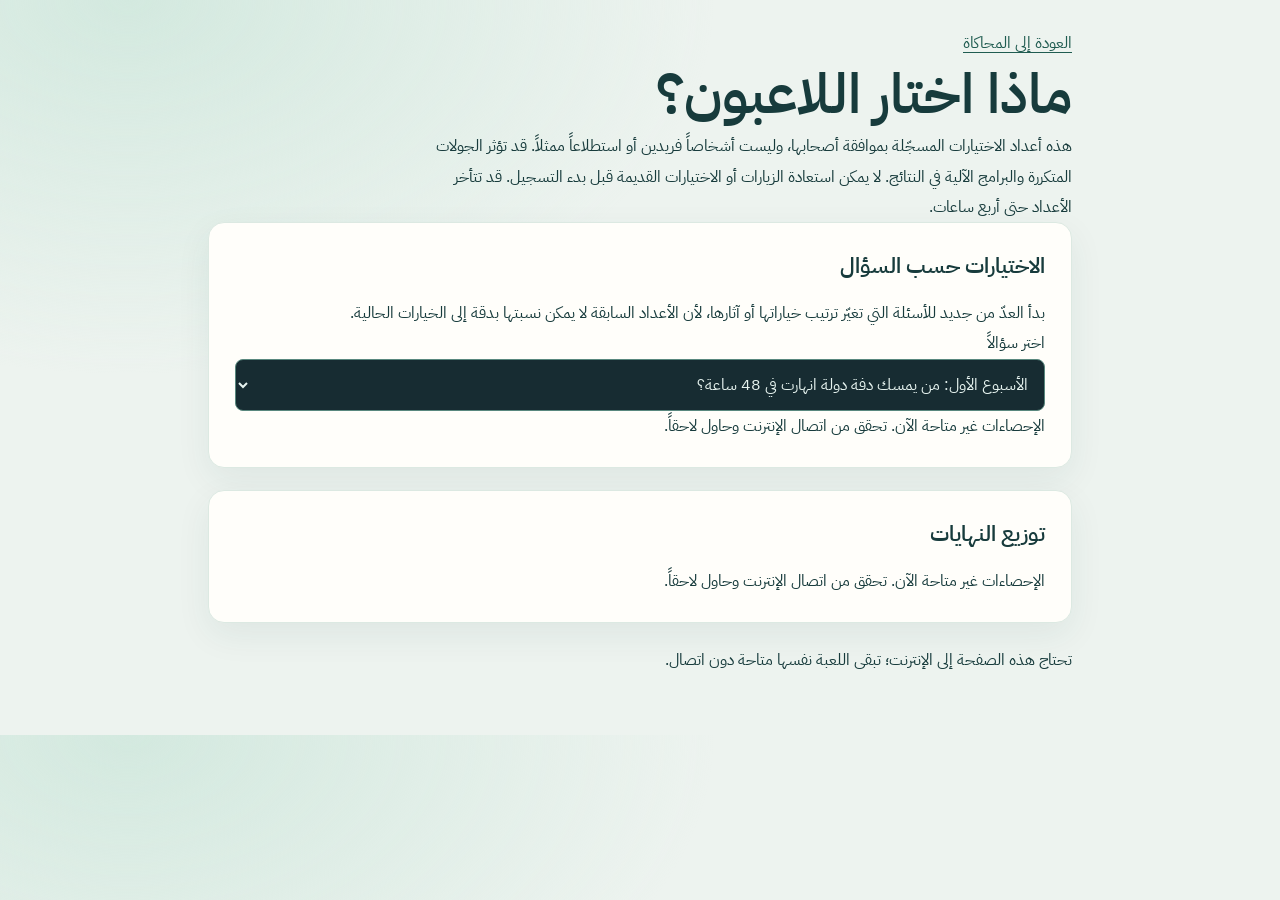
==== commit 31b89360: "ربط إحصاءات الاختيارات بمعرّفات ثابتة" ====
--- a/stats.html
+++ b/stats.html
@@ -55,7 +55,7 @@
 @media print{body{background:white;color:black}.topbtns,.nextrow,.side-toggle{display:none}.wrap{max-width:none;padding:0}.card{box-shadow:none;break-inside:avoid}canvas{max-width:100%}}
 
 .stats-wrap{max-width:900px;margin:auto;padding:28px 18px 60px}.stats-wrap h1{font-size:clamp(2rem,6vw,3.5rem);line-height:1.3}.stats-wrap a{color:#205c51}.stats-wrap select{width:100%;padding:12px;color:#e6f3ef;background:#172c32;border:1px solid #59887e;border-radius:8px;font:inherit}.stat-row{padding:12px 0;border-bottom:1px solid #1c544b20}.stats-intro{max-width:65ch;line-height:1.9}.stat-row meter{display:block;width:100%;height:15px;margin-top:8px;accent-color:#347c69}</style></head>
-<body><main class="stats-wrap"><a href="index.html">العودة إلى المحاكاة</a><h1>ماذا اختار اللاعبون؟</h1><p class="stats-intro">هذه أعداد الاختيارات المسجّلة بموافقة أصحابها، وليست أشخاصاً فريدين أو استطلاعاً ممثلاً. قد تؤثر الجولات المتكررة والبرامج الآلية في النتائج. لا يمكن استعادة الزيارات أو الاختيارات القديمة قبل بدء التسجيل. قد تتأخر الأعداد حتى أربع ساعات.</p><section class="card"><h2>الاختيارات حسب السؤال</h2><label for="question">اختر سؤالاً</label><select id="question"></select><div id="results" aria-live="polite"></div></section><section class="card"><h2>توزيع النهايات</h2><div id="ends" aria-live="polite"></div></section><p>تحتاج هذه الصفحة إلى الإنترنت؛ تبقى اللعبة نفسها متاحة دون اتصال.</p></main><script type="text/plain" id="font-license">
+<body><main class="stats-wrap"><a href="index.html">العودة إلى المحاكاة</a><h1>ماذا اختار اللاعبون؟</h1><p class="stats-intro">هذه أعداد الاختيارات المسجّلة بموافقة أصحابها، وليست أشخاصاً فريدين أو استطلاعاً ممثلاً. قد تؤثر الجولات المتكررة والبرامج الآلية في النتائج. لا يمكن استعادة الزيارات أو الاختيارات القديمة قبل بدء التسجيل. قد تتأخر الأعداد حتى أربع ساعات.</p><section class="card"><h2>الاختيارات حسب السؤال</h2><p>بدأ العدّ من جديد للأسئلة التي تغيّر ترتيب خياراتها أو آثارها، لأن الأعداد السابقة لا يمكن نسبتها بدقة إلى الخيارات الحالية.</p><label for="question">اختر سؤالاً</label><select id="question"></select><div id="results" aria-live="polite"></div></section><section class="card"><h2>توزيع النهايات</h2><div id="ends" aria-live="polite"></div></section><p>تحتاج هذه الصفحة إلى الإنترنت؛ تبقى اللعبة نفسها متاحة دون اتصال.</p></main><script type="text/plain" id="font-license">
 Copyright © 2017 IBM Corp. with Reserved Font Name "Plex"
 
 This Font Software is licensed under the SIL Open Font License, Version 1.1.
@@ -149,7 +149,7 @@
 DAMAGES, WHETHER IN AN ACTION OF CONTRACT, TORT OR OTHERWISE, ARISING
 FROM, OUT OF THE USE OR INABILITY TO USE THE FONT SOFTWARE OR FROM
 OTHER DEALINGS IN THE FONT SOFTWARE.
-</script><script>var DATA={"events": [{"id": "E001_days", "title": "الأسبوع الأول: من يمسك دفة دولة انهارت في 48 ساعة؟", "options": ["إبقاء حكومة تصريف الأعمال وتسيير الدواوين بمن بقي", "تطهير شامل فوري: لا شريك سابق في منصب واحد", "إدارة عسكرية مباشرة للمحافظات بقرار من غرفة العمليات"]}, {"id": "E002_army_birth", "title": "الجيش الجديد: أي بنيان فوق ركام 70–80% من السلاح؟", "options": ["دمج الفصائل في وزارة الدفاع مع هيكلة تدريجية ورواتب نظامية", "إعادة ضباط تقنيين من جيش النظام السابق (خبرة بلا ولاء)", "جيش مهني صغير من الصفر + نزع سلاح شامل خلال ستة أشهر"]}, {"id": "E003_israel_first_line", "title": "الخط البنفسجي انهار: إسرائيل وراء 1974 وتريد جنوباً منزوع السلاح", "options": ["لا مواجهة: امتصاص + ملف تفاوضي برعاية أمريكية", "خط أحمر معلن: أي توسّع جديد يقابله اشتباك محلي محدود", "تأميم الملف: محكمة دولية + حملة دبلوماسية على احتلال «أرض محتلة»"]}, {"id": "E004_money", "title": "دولة بلا سيولة: الليرة، المصارف، وأول 100 يوم اقتصادية", "options": ["تحرير فوري: رفع القيود عن الاستيراد والتسعير والسوق", "ضوابط ذكية: رسوم على الكماليات، إعفاءات للقمح والدواء والآلة", "قرض خليجي عاجل + تثبيت سعر الصرف ببيع الاحتياطي"]}, {"id": "E005_remnants_spring", "title": "الفلول تتنفس: كمائن، اغتيالات، وسلاح مخبأ تحت البيوت", "options": ["حملة سلاح منظمة + مصالحة محلية مع وجهاء القرى", "اعتقالات استباقية واسعة للأجهزة السابقة", "لا شيء الآن: الأولوية للاقتصاد، والساحل يُترَك لشهر العسل"]}, {"id": "E006_victory_conf", "title": "29 يناير 2025: مؤتمر النصر — كيف تُنظَّم السلطة؟", "options": ["رئيس للمرحلة الانتقالية بصلاحيات كاملة", "مجلس قيادة انتقالي بالتناوب مع حكومة جماعية", "إعلان جدول زمني صارم: حوار وطني، دستور، ثم انتخابات خلال 36 شهراً"]}, {"id": "E007_jaramana", "title": "جرمانا: جرس الإنذار الدرزي الأول", "options": ["تفاهم محلي: شرطة مشتركة وضمانات متبادلة", "فرض الأمن بالقوة: سحب السلاح المحلي في جرمانا"]}, {"id": "E008_coast_revolt", "title": "6–12 مارس: الساحل يشتعل — كمين بعد كمين بعد مجزرة", "options": ["عملية شاملة سريعة بلا قيود تفصيلية", "ضربات دقيقة + كتيب قواعد اشتباك وحماية مدنيين + مصالحة وجهاء", "تفاوض مع الوجهاء ووقف العمليات: حقن الدم أولاً"]}, {"id": "E009_sdf_march", "title": "10 مارس 2025: اتفاق الشرع–عبدي — دمج أم تأجيل طويل؟", "options": ["توقيع الاتفاق والضغط لتنفيذ سريع بخمسة بنود", "رفض الصيغة والذهاب لخيار القوة من الآن", "الذهاب أبعد: اعتراف بإدارة ذاتية/لامركزية دستورية الآن"]}, {"id": "E010_const_decl", "title": "13 مارس 2025: الإعلان الدستوري — أي عقد اجتماعي؟", "options": ["الصيغة التاريخية: رئاسي، 5 سنوات، والفقه مصدر رئيسي", "جمعية تأسيسية منتخبة جزئياً + باب تشاركي لكل البنود", "صيغة هوية صريحة: دور أكبر للعلماء ومواد «الثوابت»"]}, {"id": "E011_justice_coast", "title": "جراح الساحل: محاسبة أم طيّ صفحة؟", "options": ["لجنة مستقلة فعلاً + محاكمات علنية للمنتهكين (ولو كانوا من رجالك)", "عفو عام شامل + جبر ضرر مالي للضحايا دون محاكمات", "تجاهل الملف: الأولوية للخبز والأمن، والماضي يُترك للأيام"]}, {"id": "E012_deal_west", "title": "13–30 مايو 2025: ترامب يمدّ يده — ما ثمن الصفقة؟", "options": ["قبول الصفقة بشروطها كاملة (كيمياوي + إرهاب + إبعاد إيران)", "قبول مع تأجيل الشروط السيادية (الكيمياوي والوجود الأجنبي)", "رفض الإملاء والاعتماد على الخليج والداخل"]}, {"id": "E013_econ_model", "title": "نموذج إعادة الإعمار: من يستفيد من أول 10 مليارات؟", "options": ["كهرباء ومياه وشبكة نقل أولاً (نمو من الأسفل)", "ميجا مشاريع وعقود ذهبية (موانئ، أبراج، مدن جديدة)", "رواتب وسلع أساسية ودعم زراعة وصناعة محلية"]}, {"id": "E014_army_rebuild2", "title": "من يحمي السماء؟ الثغرة التي تكلّف الغارات كلها", "options": ["منظومات دفاع جوي قصيرة/متوسطة المدى (صفقة عاجلة)", "برنامج مسيّرات محلي + تدريب تركي كثيف (ردع غير متكافئ)", "لا دفاع جوي: وفّر المال واملأ الفراغ بالسياسة"]}, {"id": "E015_detainees", "title": "ملف المعتقلين والمفقودين: نصف مليون عائلة تسأل", "options": ["خطة وطنية شاملة: قاعدة بيانات، كشف مصير، مقابر جماعية، تعويضات", "مقايضة: إطلاق معتقلين سابقين مقابل معلومات واستقرار أمني"]}, {"id": "E016_isis_blank", "title": "البادية لم تنتهِ: تنظيم الدولة يعيد بناء خلاياه", "options": ["شراكة استخباراتية واسعة مع التحالف + عمليات مشتركة", "اعتماد ذاتي: عملية بادية وطنية بلا أجانب", "تجميد الملف: الأولوية لإعادة الإعمار والجنوب"]}, {"id": "E020_sweida_july", "title": "13–24 يوليو 2025: السويداء تنفجر — واقتحام دمشق للنار الإسرائيلية", "options": ["وقف إطلاق النار فوراً + انسحاب الجيش + لجنة عربية للتحقيق", "فرض السيطرة: إبقاء الجيش وإنهاء السلاح المحلي بالقوة", "مصالحة درزية–عشائرية برعاية أردنية/خليجية قبل أي قرار عسكري", "تدويل مؤقت: طلب مراقبين عرب/أمميين على طريق دمشق–السويداء"]}, {"id": "E021_isr_bombards_damascus", "title": "طائرات فوق القصر: كيف تردّ على قصف دمشق؟", "options": ["استدعاء السفير + تجميد المحادثات + ملف عاجل لمجلس الأمن", "ضبط النفس + تسريع المسار التفاوضي عبر واشنطن", "ورقة عربية: طلب قوة عربية في الجنوب بدل الفراغ الإسرائيلي"]}, {"id": "E022_clean_house", "title": "«لا غنائم للحرب»: توبيخ الموالين وقواعد الفساد", "options": ["هيئة رقابية مستقلة + ملفات علنية (حتى لدائرة الرئاسة)", "تهدئة الأجنحة: محاسبة رمزية وحماية شبكة الولاء"]}, {"id": "E023_paris1", "title": "20 أغسطس 2025: باريس — أول لقاء مباشر مع الإسرائيليين", "options": ["اتفاق أمن مرحلي (5 بنود): خطوط، لجان مراقبة، وقف غارات، ممر إنساني، عدم تدخّل", "الذهاب إلى «السلام المشروط»: خريطة على أربع سنوات مقابل الجولان كاملاً", "تجميد المسار: لا تفاوض قبل الانسحاب"]}, {"id": "E024_un_podium", "title": "22 سبتمبر 2025: أول خطاب سوري أمام الجمعية العامة منذ 1967", "options": ["خطاب شامل: ضحايا الأسد + الاحتلال + عودة اللاجئين + طلب شراكة", "خطاب مقاومة: الاحتلال أولاً، وكل شيء ثانوي"]}, {"id": "E025_sna_north", "title": "الجيش الوطني في الشمال: فصائل أنقرة داخل الدولة أم خارجها؟", "options": ["دمج كامل مع تفكيك القيادات المحلية ومحاكمة المنتهكين", "صفقة مع أنقرة: دمج تدريجي مقابل قاعدة وتدريب ونفوذ اقتصادي"]}, {"id": "E026_elections", "title": "أكتوبر 2025: أول برلمان بعد الأسد — كيف يُنتخب؟", "options": ["النظام الهرمي غير المباشر (الواقعي في 2025)", "انتخاب مباشر بقوائم مفتوحة رغم الصعوبات اللوجستية", "مجلس وطني مُعيَّن بصيغة «شورى» (وجهاء + مكونات + خبراء)"]}, {"id": "E027_aleppo_oct", "title": "أكتوبر–ديسمبر 2025: الشيخ مقصود والأشرفية — جيب كردي في قلب حلب", "options": ["حسم محدود الآن: عملية أمنية في الحيّين فقط", "تفاهم خدماتي: كهرباء ومدارس وبلدية موحّدة، والسلاح مؤجَّل"]}, {"id": "E028_russia", "title": "15 أكتوبر 2025: موسكو — الأسد في ضيافتك… وقواعدك في أرضه", "options": ["تسوية باردة: قواعد مصغّرة + تعاون اقتصادي + لا تسليم", "طلب تسليم الأسد ومحاكمته على الأرض السورية", "إغلاق القاعدتين وإنهاء المحور الروسي"]}, {"id": "E029_whitehouse", "title": "6–10 نوفمبر 2025: أول رئيس سوري يدخل البيت الأبيض", "options": ["شراكة أمنية كاملة: التحالف + معلومات + مكافحة إيران دون تطبيع", "صفقة كبرى: شراكة + خطوة رمزية نحو إسرائيل (مكتب تمثيل/عدم اعتداء)", "طلب جدول انسحاب أمريكي ورفض القواعد الدائمة"]}, {"id": "E030_quneitra_pressure", "title": "19 نوفمبر 2025: نتنياهو في القنيطرة — «حماية الحلفاء الدروز»", "options": ["احتواء ذكي: لجان شعبية + مقاومة مدنية + توثيق قانوني", "ردّ مسلح محدود: وحدات خاصة ضد نقطة متقدمة", "تحويل الملف إلى الجامعة العربية والطلب الرسمي لمجلس الأمن"]}, {"id": "E031_caesar_lb", "title": "18–29 ديسمبر 2025: قيصر يُلغى — والليرة تُعاد تسميتها", "options": ["استقرار نقدي صارم: تعويم مُدار + استقلالية المصرف + شفافية بيانات", "إصلاح إنتاجي: بنوك زراعية وصناعية + إقراض موجه للريف والمدن الصناعية", "استثمار عام كبير في الطاقة والموانئ عبر عقود دولية"]}, {"id": "E032_winter_hunger", "title": "شتاء 2025–2026: الجوع والكهرباء والمطر", "options": ["خطة شتاء طوارئ: مازوت مدعوم + سلال غذائية + تدفئة مدارس ومشافٍ", "حلّ بنيوي: شبكة حماية دائمة + قرض زراعي + ري بالتنقيط", "طلب دعم أممي/خليجي موسّع مع إدارة محلية للتوزيع"]}, {"id": "E040_ne_campaign", "title": "6–27 يناير 2026: شمال شرق سوريا — سنة الحسم أم سنة التفاوض؟", "options": ["حسم عسكري سريع مع خطوط حمراء للمدنيين", "تفاوض برعاية باراك: اتفاق دمج مشروط بجدول زمني صارم", "صفقة شاملة الآن: حكم محلي انتخابي + دمج عسكري + حقوق دستورية"]}, {"id": "E041_kurd_decree", "title": "16 يناير 2026: مرسوم الكرد: لغة رسمية في الدستور أم ورقة حرب؟", "options": ["المرسوم كاملاً + ضمانات تعليم وإعلام ومواقع عليا", "مرسوم رمزي محدود (النوروز فقط) وتأجيل اللغة للبرلمان"]}, {"id": "E042_us_bases_saws", "title": "فبراير 2026: الأمريكان يرحلون — والسجون والمخيمات تصبح مسؤوليتك", "options": ["خطة أمنية مركزية: سجون اتحادية + محكمة مختصة + 6 آلاف حرس", "مصالحة محلية في البادية: مجالس عشائر مقابل تسليم السلاح ومعلومات", "طلب بقاء غطاء جوي واستخباري أمريكي رغم انسحاب الأرض"]}, {"id": "E043_offshore_energy", "title": "4 فبراير 2026: شيفرون وقطر للطاقة — الغاز البحري ومزاد العقود", "options": ["عقد شراكة إنتاجية بشروط صارمة (حصة دولة 55% + توطين)", "عقد سريع بشروط سخية للمستثمر لضمان التنفيذ", "شركة وطنية + قروض سيادية (احتكار الدولة للثروة)"]}, {"id": "E044_iran_shrapnel", "title": "28 فبراير 2026: صواريخ إيرانية على أرضك — حرب ليست حربك", "options": ["حياد فعّال: إغلاق الأجواء + عمليات ضد الخلايا + وساطة مع بغداد", "انحياز للضامن العربي: بيان ضد التصعيد + قطع قناة حزب الله مالياً"]}, {"id": "E045_sweida_blockade", "title": "2026: السويداء بين الحصار والانقلاب الداخلي", "options": ["مصالحة مع القيادة الجديدة للجبل: امتيازات محلية مقابل العلم والجيش الواحد", "حصار اقتصادي محكم حتى الاستسلام", "خطة تنمية: طرق ومستشفى وجامعة ومياه، بلا شروط أمنية"]}, {"id": "E046_jordan_deraa", "title": "الجنوب الجنوبي: الأردن يضرب على أرضك", "options": ["شراكة أمنية مع عمّان: غرفة مشتركة + عملية سورية ضد المهربين", "احتجاج رسمي + رفض أي عملية أجنبية بلا موافقة"]}, {"id": "E047_reshuffle", "title": "9 مايو 2026: أول تعديل وزاري — وشقيق الرئيس على الرصيف", "options": ["تكنوقراط كامل: وزراء اختصاص بلا خلفية فصائلية", "توسيع المشاركة: حقائب لأجنحة الفصائل والمكونات", "تثبيت الفريق: لا تعديل — الاستقرار أهم من التجديد"]}, {"id": "E048_iran_war", "title": "يونيو–يوليو 2026: حرب إسرائيل–إيران… وأجواؤك مفتوحة", "options": ["حياد معلن + إغلاق الأجواء + امتيازات متبادلة للجميع", "دخول حذر إلى جانب المحور العربي: قاعدة لوجستية + ضغط على إيران"]}, {"id": "E049_refugees_return", "title": "ملف العودة: مليون عادوا… و10% منهم نُزحوا من جديد", "options": ["خطة عودة وطنية: تسجيل ملكية + قروض إسكان + ضمانات للمكونات", "تشجيع العودة السريعة بضغوط على تركيا وأوروبا"]}, {"id": "E060_first_parliament", "title": "12 يوليو 2026: أول مجلس شعب بعد الأسد — أداة تشريع أم غرفة تصديق؟", "options": ["دفع المجلس لتشريع حساس: قانون أحزاب، قانون انتخاب، قانون إدارة محلية", "لجنة دستور موسّعة: 60 عضواً + استفتاء شعبي في 2027", "إبقاء الوضع الانتقالي: الأولوية للأمن والاقتصاد، والدستور «لاحقاً»"]}, {"id": "E061_sot_list", "title": "12–24 أغسطس 2026: قمة الناتو وشطب قائمة الإرهاب", "options": ["التزام كامل بشروط مكافحة الإرهاب + تقرير شهري للكونغرس", "شطب + تطبيع أمني مع إسرائيل في صفقة واحدة"]}, {"id": "E062_sweida_siege", "title": "21–29 أغسطس 2026: طلاب السويداء لا يمتحنون — والحصار يشتد", "options": ["حلّ فوري: فتح الطرق + امتحانات + ضمانات للأقليات من ثلاث جهات", "تشديد الحصار حتى حلّ الحرس الوطني نفسه", "وساطة عربية–درزية (عمّان/السويداء التاريخية) بدل الضغط"]}, {"id": "E063_fuel_protests", "title": "13 سبتمبر 2026: الناس تنزل ضد أسعار الوقود", "options": ["تجميد الزيادة + تحويل الدعم إلى تحويل نقدي مباشر", "تثبيت السعر بالتعاقد الفوري على 3 غيغاواط طاقة شمسية وخط غاز", "حسم أمني: منع التجمهر وملاحقة المحرّكين"]}, {"id": "E064_residual_security", "title": "خريف 2026: الفلول + حزب الله + داعش في سلة واحدة", "options": ["خطة أمن قومي موحّدة: غرفة واحدة + ملف استباقي لكل تهديد", "تسوية ثانية مع الفلول: عفو مشروط + نزع سلاح + تعويضات"]}, {"id": "E065_russia_assad", "title": "9–11 أغسطس 2026: قاعدتا روسيا وحكم إعدام الأسد", "options": ["تثبيت اتفاق القواعد + تعويضات عن السلاح المتروك", "المضي في المحاكمات: الأحكام الغيابية + طلب الانتربول + ملفات المقابر"]}, {"id": "E066_wb_fund", "title": "18 أكتوبر 2026: صندوق البنك الدولي — 300 مليون $ وشروط الحوكمة", "options": ["الالتزام بشروط الحوكمة كاملة: تدقيق دولي وموازنة مفتوحة", "توجيه المال نحو الريف والفقراء: مياه وري ومدارس ومراكز صحية", "توجيه المال للبنية الصناعية والطاقة (مضاعفة النمو)"]}, {"id": "E067_gulf_pact", "title": "4–9 نوفمبر 2026: معاهدة دفاع مع السعودية — وجنود سوريون في الخليج", "options": ["تنفيذ الالتزام كاملاً: لواء + غرفة مشتركة + تدريب", "اتفاق إطاري بلا انتشار: تدريب وتسليح واستثمارات فقط", "مظلة متعددة: السعودية + تركيا + مصر بدل الاقتصار على الرياض"]}, {"id": "E068_chem_iaea", "title": "الملف الكيمياوي: 3 سبتمبر 2026 وأول تدمير موثّق", "options": ["إغلاق الملف بالكامل + دعوت مفتشي OPCW دائمين", "تحويل الملف إلى ورقة: مقايضة الكيمياوي بملف الجولان والانسحاب"]}, {"id": "E069_tj_court", "title": "16 سبتمبر 2026: إلغاء محكمة أمن الدولة العليا — ثم ماذا؟", "options": ["حزمة عدالة كاملة: محكمة خاصة + قانون عدالة انتقالية + إعادة المفصولين", "تدرّج: إعادة المفصولين تقنياً، والمحاكمات للأدوار العليا فقط"]}, {"id": "E070_isr_final", "title": "يناير 2027: اتفاق الأمن النهائي مع إسرائيل — أو تجميد أبدي", "options": ["اتفاق أمن مرحلي (ترتيبات جنوب + مراقبة أمريكية) بلا تطبيع", "اتفاق شامل: مبادئ سلام + تبادل سفراء + ترتيبات أمنية", "لا اتفاق: تثبيت «لا حرب لا سلام» وبناء القدرات بدل التوقيع"]}, {"id": "E071_budget27", "title": "موازنة 2027: بين دعم الخبز وسلاح الجيش وكهرباء 12 غيغاواط", "options": ["توازن: 40% طاقة ومياه، 30% رواتب، 20% أمن، 10% استثمار", "صدمة إصلاح: رفع الدعم كلياً + تحويل نقدي + ضريبة تصاعدية", "توسّع إنفاق: مشاريع كبرى ورواتب لامتصاص الغضب"]}, {"id": "E072_local_admin", "title": "2027: قانون الإدارة المحلية — هل تُقسَّم الدولة إدارياً لتبقى موحّدة؟", "options": ["لامركزية واسعة: مجالس منتخبة بموازنة وضرائب محلية ولغات", "تفويض إداري بلا قانون: صلاحيات بمرسوم قابلة للسحب"]}, {"id": "E074_missing2", "title": "2027: المفقودون — الملف الذي لا يُغلق", "options": ["خطة كشف مصير شاملة مع اللجنة الدولية: DNA + أرشيف + مقابر", "إغلاق الملف بقانون «طي الصفحة» وتعويضات موحّدة"]}, {"id": "E075_const_referendum", "title": "مارس 2027: الدستور الدائم — العقد الذي يقرّر شكل الدولة", "options": ["جمعية تأسيسية موسّعة + استفتاء (نظام شبه رئاسي + حقوق مكونات)", "تعديل الإعلان الدستوري فقط: تمديد سنتين + شروط انتداب متفق عليها"]}, {"id": "E076_conscription", "title": "الجيش بين 182 ألف متطوع وجنود مكلّفين: خدمة العلم تعود؟", "options": ["خدمة وطنبة مختصرة (9 أشهر) بتعويض وحق تدريب مهني", "جيش تطوعي + حرس وطني محلي في كل محافظة"]}, {"id": "E077_local_elections", "title": "2027: أول انتخابات محلية — المدرسة التي تصنع الديمقراطية أو تهدمها", "options": ["انتخابات محلية مباشرة في كل المحافظات دفعة واحدة", "تعيين مجالس إدارية مؤقتة وتأجيل الاقتراع إلى 2028"]}, {"id": "E079_coast2027", "title": "2027: الساحل بعد سنتين — مصالحة مؤجلة أم جولة ثانية؟", "options": ["مصالحة الساحل: لجنة حقيقة محلية + تعويضات + عودة مفصولين + بناء مستشفى جامعة", "حسم أمني نهائي: تفكيك شبكات السلاح وملاحقة المطلوبين"]}, {"id": "E080_kurd_process", "title": "2027: الملف الكردي بعد قسد — سلام مؤسسي أم انفجار مؤجل؟", "options": ["حزمة سياسية كاملة: قانون لا مركزية + عودة عفرين + محكمة لجرائمها", "الاقتصاد أولاً: استثمارات الجزيرة والعودة بلا حلول سياسية"]}, {"id": "E081_return_wave", "title": "2027: مليون عائد جديد — والسكن غائب", "options": ["برنامج إسكان وطني: تسجيل ملكية + قرض بناء + مناطق عودة نموذجية", "خيار المخيمات الداخلية: إيواء مؤقت + خدمات بتمويل دولي"]}, {"id": "E084_isis2027", "title": "2027: داعش في البادية — خلايا صامتة أم ولاية مجدداً؟", "options": ["عملية حسم شاملة: 4 ألوية + مسيّرات + إغلاق الحدود مع العراق", "استنزاف ذكي: عمليات خاصة + حرب مالية على التمويل + مصالحة عشائرية"]}, {"id": "E085_pres2027", "title": "2027: سؤال 2029 — ترسّخ السلطة أم تُنظّم الخلافة؟", "options": ["التمديد بسقف واضح: تعديل + قانون أحزاب + انتخابات 2029 تنافسية", "انتخابات رئاسية مبكرة (2028) مع منافسة حقيقية وقانون أحزاب", "ترتيب مؤسسي: صلاحيات لمجلس وطني/نائب تنفيذي وتوزيع القرار"]}, {"id": "E086_housing_rebuild", "title": "2027: إعادة الإعمار على الأرض — من يبني 220 ألف بيت؟", "options": ["بناء ذاتي مدعوم: قرض مواد بناء + إشراف هندسي + ملكية لصاحب البيت", "مجمّعات سكنية حكومية سريعة بمواصفات موحّدة"]}, {"id": "E087_iran2027", "title": "2027: إيران بعد الحرب — انهيار، انتقام، أو تسوية؟", "options": ["تطبيع حذر مع طهران: مكتب تمثيل + ضمانات للأقليات + لا محاور", "إغلاق كامل: لا مكاتب ولا ممر، مع تأمين السيدة زينب بقوات وطنية"]}, {"id": "E088_media_law", "title": "2027: قانون الإعلام — الصحافة حليفة السلطة أم رقيبها؟", "options": ["قانون إعلام حديث: لا حبس في النشر + هيئة تنظيم مستقلة", "ضبط خطاب الكراهية أولاً: هيئة وطنية للخطاب الديني والمذهبي"]}, {"id": "E089_golan2027", "title": "2027: الجولان بعد فوات الأوان؟", "options": ["ملف قانوني طويل: محكمة + توثيق استيطان + تحريك الجمعية العامة", "مقايضة: تجميد مطلب الجولان 10 سنوات مقابل انسحاب من جنوب دمشق والسويداء"]}, {"id": "E090_grand_corruption", "title": "2027: ملف العقود الكبرى — الفساد يصير قضية رأي عام", "options": ["هيئة فساد مستقلة + أرشيف عقود منشور + إعادة تفاوض", "تسوية صامتة: إعادة تفاوض بلا محاسبة وإغلاق الملفات"]}, {"id": "E091_army_pact", "title": "2027: الجيش بين مدنيّته وتاريخه — من يقود من؟", "options": ["عقيدة عسكرية مكتوبة + ميزانية دفاع أمام البرلمان + محكمة عسكرية مستقلة", "تعزيز الولاء: ترقيات ورواتب وامتيازات بدل الإصلاح"]}, {"id": "E092_econ_verdict", "title": "نهاية 2027: فقاعة عقارية أم نمو حقيقي؟", "options": ["تشديد: رفع الفائدة + سقف إقراض عقاري + ضريبة عقارية", "ضخ موجّه: إقراض صناعي وزراعي + بنية تحتية + دعم تشغيل"]}, {"id": "E093_endgame", "title": "ديسمبر 2027: ثلاث سنوات على التحرير — ماذا سلّمت للدولة؟", "options": ["إعلان انتهاء الانتقال: دستورا نافذا وانتخابات عامة موعودة", "مرحلة ثانية: الاعتراف بالتأجيل ووضع خريطة 2030"]}, {"id": "X01_gas_explosion", "title": "انفجار مستودع غاز: الإهمال يقتل قبل المؤامرة", "options": ["تحقيق علني + إقالة مسؤول + تعويضات", "رواية أمنية سريعة: «عمل تخريبي» وإغلاق الملف"]}, {"id": "X02_flood", "title": "سيول: المطر يهدم ما لم تهدمه البراميل", "options": ["خطة طوارئ وطنية: جيش + دفاع مدني + تعويض فوري", "توكيل المنظمات الدولية والإعلام الرسمي يوثّق"]}, {"id": "X03_aleppo_quake", "title": "هزة أرضية في الشمال: الذكريات قبل الأبنية", "options": ["إنقاذ فوري + مسح وطني للمباني المتصدعة", "استجابة محلية: البلديات والمتطوعون، والمركز يواسي"]}, {"id": "X04_isis_ambush", "title": "كمين البادية: حافلة تقلّ جنوداً", "options": ["رد عسكري: عملية تطهير 60 كم حول الطريق", "تعزيزات شرطية + مرافقة مدنية وتقليل الحركة الليلية"]}, {"id": "X05_assassination", "title": "اغتيال شخصية عامة: من القاتل هذه المرة؟", "options": ["تحقيق مشترك (داخلية + قضاء) ونتيجة معلنة", "اتهام سريع للفلول وتشديد أمني"]}, {"id": "X06_bread_crisis", "title": "طوابير الخبز: الحرب لم تنتهِ في الفرن", "options": ["استيراد طارئ مدعوم + بطاقة خبز إلكترونية", "تحرير سعر الطحين ورفع الدعم تدريجياً"]}, {"id": "X07_turkey_flashpoint", "title": "تصريح تركي نارى: «وحدات حماية الشعب باقية»", "options": ["احتواء: اتصال مباشر + تنسيق استخباري + ضبط الحليف المحلي", "إدانة علنية + سحب السفير للتشاور"]}, {"id": "X08_israel_airstrike_deep", "title": "غارة على عمق العاصمة: هدف عسكري أم رسالة سياسية؟", "options": ["ملف أممي + طلب حماية دولية للمطارات", "تفعيل دفاع جوي ولو برمزياً: إطلاق صواريخ"]}, {"id": "X09_oil_shortage", "title": "المازوت مفقود: المزارع والمولّدات والمخابز متوقفة", "options": ["استيراد عاجل + تقنين عادل + ضبط التهريب", "رفع تسعيرة المازوت وتحفيز المولّدات الخاصة"]}, {"id": "X10_camp_fire", "title": "حريق في مخيم نازحين", "options": ["إغاثة فورية + نقل العائلات إلى مجمّعات داخلية", "مساعدة رمزية وتأكيد أن المخيم «مؤقت»"]}, {"id": "X11_grave_revelation", "title": "مقبرة جماعية جديدة: الأرض تتكلم", "options": ["فتح رسمي بإشراف دولي + DNA + إعلان لكل عائلة", "طمر الموقع بهدوء وتأجيل الإعلان"]}, {"id": "X12_bank_run", "title": "ذعر مصرفي: الناس تسحب ودائعها", "options": ["ضمان الودائع + تدخل المركزي + طمأنة علنية", "تجاهل الذعر: السوق يصحّح نفسه"]}, {"id": "X13_clan_feud", "title": "ثأر عشائري: الدم يسبق القانون", "options": ["حلّ قضائي + دِيَة + حضور رسمي قوي", "وساطة وجهاء بلا قضاء"]}, {"id": "X14_hospital_strike", "title": "مستشفى القنيطرة يُهدم: كسر في العقد الاجتماعي", "options": ["حملة توثيق دولية + تعويض المزارعين + مستشفى ميداني بديل", "تصعيد دبلوماسي: مذكرة للجمعية العامة + تعليق لجنة التفاوض"]}, {"id": "X15_cold_winter", "title": "شتاء قارس: البرد يقتل في المخيمات والقرى", "options": ["خطة تدفئة طارئة + مستشفيات جاهزة + نقل الأسر الأشد فقراً", "إعلان الحداد وتحميل النظام السابق المسؤولية"]}, {"id": "X16_mine_blast", "title": "الأرض ما زالت تقتل: لغم في حقل مزارع", "options": ["برنامج نزع ألغام وطني + فرق دولية + خرائط", "تحذير وتسييج فقط: لا نزع الآن"]}, {"id": "X17_water_cut", "title": "نهر الفرات: تركيا تخفض التدفق وشمال شرق يعطش", "options": ["مفاوضات فنية مع أنقرة + مراقبة مشتركة + دعم أممي", "مشاريع مياه بديلة (آبار عميقة + ضخ بديل) بتمويل طارئ"]}, {"id": "X18_unrest_students", "title": "طلاب الجامعة ينزلون: الشهادة والبطالة", "options": ["برنامج تشغيل شباب + قروض مشاريع صغيرة + تدريب مهني", "حوار مع ممثلي الطلاب + توظيف طوارئ في التعليم والصحة"]}, {"id": "X19_armed_faction_riot", "title": "فصيل لم يُدمج بعد يفتح حاجزاً في ريف إدلب", "options": ["ردع مسلح: تفكيك الحاجز وقبض على المطلوبين", "تسوية: ضمانات وأسماء جديدة وراتب"]}, {"id": "X20_diplomatic_insult", "title": "تصريح دولي جارح: «سوريا لم تعد دولة»", "options": ["رد حاد: استدعاء + خطاب سيادي", "رد عملي: تقرير إنجاز + زيارة برلمان أجنبي"]}, {"id": "X21_assassination_attempt_pr", "title": "محاولة اغتيال الرئيس: الرصيدة تتحول إلى شرعية أم خوف؟", "options": ["مكاشفة + محكمة علنية للمتورطين", "طوارئ أمنية وتوقيفات واسعة"]}, {"id": "X22_refugee_incident", "title": "اعتداء على عائلات عائدة: العودة تحت التهديد", "options": ["قبض فوري + إعادة بناء على نفقة الدولة + محاكمة علنية", "لجنة مصالحة محلية وتعويضات"]}, {"id": "S01_const_text", "title": "لجنة مراجعة الدستور: من يلمس مادة «الفقه»؟", "options": ["لا تلمسها: «الفقه مصدر رئيسي» تبقى حرفياً", "صياغة مضبوطة: «مبادئ الشريعة» + قانون أسر موحّد اختياري", "إعلان مبكر: الشريعة مصدر التشريع كله"]}, {"id": "S02_declaration", "title": "13 مارس 2025: الإعلان الدستوري — 53 مادة وسؤال الباب الأول", "options": ["الصيغة التي جرت: الفقه مصدر رئيسي + أحوال الطوائف محفوظة", "مادة إضافية: لا قانون يخالف الإجماع الفقهي", "إزالة أي مرجعية فقهية والاكتفاء بالمواثيق"]}, {"id": "S04_mufti", "title": "من يفتي لسوريا؟ المنصب الذي ألغاه الأسد قبل ثلاث سنوات", "options": ["شيخ مستقل كبير في السن (ما جرى فعلاً)", "شرعي من مجلس شورى الهيئة", "مجلس إفتاء جماعي بمرسوم — بلا مفتٍ واحد"]}, {"id": "S05_religious_office", "title": "الشرعيون في القصر: مكتب الاستشارات الدينية", "options": ["مكتب استشاري بلا صلاحيات (ما جرى فعلاً)", "شراكة كاملة: المكتب يراجع مشاريع القوانين", "دمج المكتب في وزارة الأوقاف تحت سلطة الوزير"]}, {"id": "S06_morality_patrol", "title": "دوريات الأخلاق في الساحل: زيّ وبيع وموسيقى", "options": ["منع الدوريات ومحاكمة عناصرها", "تنظيم بلدي محايد: رخصة، غرامة، لا دوريات", "تغطية رسمية: «تعليمات الحسبة» وتعميمها"]}, {"id": "S07_family_law", "title": "قانون الأسر 59/1953: تعديل مؤجَّل أم مواجهة مبكرة؟", "options": ["مسودة محدودة: سن الزواج والتوثيق فقط", "تجميد المسودة: لا مسّ بقانون الأسر الآن", "إحالة المسودة إلى الإفتاء ليُعدّلها"]}, {"id": "S08_curriculum", "title": "المناهج: كتاب دين واحد أم ثلاثة كتب؟", "options": ["كتاب دين واحد بمرجعية وزارة الأوقاف", "إطار مشترك للقيم + مواد دينية بإشراف كل طائفة", "تأجيل مادة الدين إلى ما بعد الدستور الدائم"]}, {"id": "S09_fighters_pledge", "title": "«بايعناك على كتاب الله»: جيل المقاتلين يطالب بالثمن", "options": ["استمالة: رتب ورواتب ووظائف أمنية", "ميثاق عمل: جدول زمني للتحكيم خلال سنتين", "مواجهة: تسريح المحرّضين ومنع المذكرات"]}, {"id": "S03_constitutional_court", "title": "سبعة قضاة وسؤال التفسير: المحكمة الدستورية", "options": ["الوضع كما هو: تفسير القاضي لا تفسير الفقيه", "إضافة «هيئة مطابقة فقهية» تراجع القوانين", "ثلثا المحكمة من الفقهاء المعتمدين"]}, {"id": "S10_exceptional_courts", "title": "تفكيك محاكم الاستثناء: من يحاكم السلاح؟", "options": ["غرفة استئناف مدنية بقضاة نظاميين", "توسيع المحاكم الشرعية لتشمل جرائم الحرابة والإفساد", "لجنة أمنية عسكرية بلا قضاء حتى الدستور الدائم"]}, {"id": "S11_badiya_hudud", "title": "البادية: قطعان مسروقة وحكم بالحرابة؟", "options": ["تطبيق حد الحرابة على قطاع الطرق", "قانون جزائي موحد مع تعويض عرفي مكمّل", "مجلس عشائري قضائي بمرسوم"]}, {"id": "S12_minority_pact", "title": "المكونات تطلب عقداً: أحوالنا بيد قضائنا", "options": ["تثبيت ازدواج القضاء دستورياً مع حصة وظيفية", "قانون أسر موحد اختياري لكل السوريين", "رفض المطالب: الدولة لا توقّع حصصاً"]}, {"id": "S13_permanent_const", "title": "2027: لجنة الدستور الدائم والمادة الثالثة", "options": ["تكرار الصيغة الوسطى مع ميثاق حقوق ملزم", "«الشريعة مصدر التشريع» بلا استثناء", "حذف المرجعية الفقهية وتكريس المواثيق"]}, {"id": "S14_track_review", "title": "تقرير «تحكيم الشريعة»: ماذا سيُكتب في السنة الثالثة؟", "options": ["تقرير صريح: ما نُفِّذ وما أُجِّل بالأسماء", "تقرير احتفالي: «المرجعية محفوظة»", "تأجيل التقرير إلى ما بعد الانتخابات"]}, {"id": "XS1_qassid_assassination", "title": "اغتيال قاضٍ شرعي إصلاحي في دمشق", "options": ["تحقيق أمني علني خلال 48 ساعة", "اتهام فوري لـ«فلول» وحملة اعتقالات"]}, {"id": "XS2_fatwa_crisis", "title": "فتوى تُشعل النقاش: هل للولي حق رفض زواج البالغة؟", "options": ["تأييد الفتوى وتعميمها على المحاكم", "نزع فتيل: «لا إلزام، والقانون هو المرجع»"]}, {"id": "XS3_boycott_order", "title": "كتيبة من «الجيل القديم» ترفض الانتقال إلى السويداء", "options": ["تسوية: إبدال الوحدة بوحدات أخرى وتعويض الأوامر", "محاكمة عسكرية للضابط الآمر بالعصيان"]}, {"id": "XS4_women_rally", "title": "اعتصام نسائي أمام وزارة الأوقاف", "options": ["استقبال الوفد وإعلان لجنة تعديل", "بيان «الثوابت لا تُناقش» وإنهاء الاعتصام"]}, {"id": "E101_hurras_dissolution", "title": "حل «حراس الدين» ومطلب التحكيم", "options": ["استيعاب الموالين فردياً وملاحقة المتشددين أمنياً", "منحهم وعوداً شرعية غامضة مقابل البيعة التنظيمية"]}, {"id": "E105_mar_elias_extremism", "title": "تفجير كنيسة مار إلياس وظهور «سرايا أنصار السنة»", "options": ["حملة أمنية شاملة ضد الخلايا وتجريم حملات التحريض والحسبة", "الاكتفاء بإدانة داعش دون فتح تحقيق في التقصير والتطرف الموازي"]}, {"id": "E106_foreign_legions_sharia", "title": "معضلة المقاتلين الأجانب ودمجهم في الجيش", "options": ["دمجهم في وحدات نظامية مع تفكيك هويتهم الأجنبية ومنع تجنيس غير المدققين", "خطة تسريح تدريجية وترحيل القيادات المصنفة دولياً"]}, {"id": "E107_parliament_quotas", "title": "انتخابات الهيئات الناخبة والتمثيل الديني والنسائي", "options": ["تعويض الفجوة عبر تعيينات الرئاسة (ثلث المقاعد) للأقليات والنساء والكفاءات", "ملء الثلث المعيّن بكوادر التيار الإسلامي والهيئة السابقة"]}, {"id": "E108_penal_code_1949", "title": "قانون العقوبات 1949 ومطالب إدراج الحدود الشرعية", "options": ["الإبقاء على قانون 1949 وتعديله بإدراج الجرائم الدولية دون حدود شرعية", "إدخال باب للقصاص والحدود الشرعية بضوابط إثبات مقيدة (نموذج الازدواج)"]}, {"id": "E110_awqaf_schools_reform", "title": "إعادة هيكلة الأوقاف والمناهج التعليمية الدينية", "options": ["مناهج وطنية تعددية مع حصر التعليم الشرعي المعمق بالمعاهد الوقفية المرخصة", "توحيد المناهج بهوية إسلامية محافظة ودمج أموال الأوقاف بالخزينة المركزية"]}, {"id": "E111_personal_status_1953", "title": "أزمة تعديل قانون الأحوال الشخصية 59/1953", "options": ["تثبيت استقلالية المحاكم المذهبية والدرزية وإدخال إصلاحات إجرائية محدودة لسن الزواج", "تعديل القانون باتجاه تقنين مدني اختياري للزواج المدني والإرث المتساوي", "إلغاء إصلاحات 2019 وإخضاع قضايا الأسرة لتفسير فقهي متشدد"]}, {"id": "E112_islamic_finance_banking", "title": "تشريع النظام المصرفي بين الفائدة الدولية والصيرفة الإسلامية", "options": ["نظام مصرفي مزدوج (إسلامي وتقليدي) وفق معايير SWIFT والرقابة الدولية", "إلزام المصارف كافة بالتحوّل الإجباري إلى الصيرفة الإسلامية خلال عام"]}, {"id": "E113_religious_parties_ban", "title": "قانون الأحزاب: التنظيم الديني أم الأحزاب المدنية؟", "options": ["إباحة الأحزاب التعددية بما فيها الأحزاب المحافظة ذات المرجعية المدنية-الإسلامية", "حظر الأحزاب على أساس ديني أو طائفي وقصر التنظيم على برامج مدنية"]}, {"id": "E114_permanent_const_art3", "title": "مسودة الدستور الدائم وحسم هوية الدولة قبيل الاستفتاء", "options": ["تسوية دستورية: الفقه مصدر رئيسي مع إلغاء التمييز في الرئاسة أو حصر الأحوال الشخصية", "تثبيت مادة الهوية كما هي (رئيس مسلم والفقه المصدر الرئيسي)", "إعلان «الدولة الإسلامية والشريعة حاكمة على كل القوانين»"]}, {"id": "E117_fx_managed_float", "title": "التعويم المُدار لليرة وأزمة الاحتياطيات الأجنبية", "options": ["سياسة تقشفية وضبط المعروض النقدي مع ربط مرن بتدفقات الحوالات", "التدخل الإداري وتثبيت سعر رسمي متشدد وملاحقة الصرافين"]}, {"id": "E120_currency_redenomination", "title": "استبدال العملة وحذف صفرين (المرسوم 293)", "options": ["إلزام إيداع الكتل النقدية الكبيرة بالبنوك عند الاستبدال ومراقبة التسعير", "استبدال حر ومباشر عبر الصرافين والبنوك مع حملة توعية بلا قيود إيداع"]}, {"id": "E121_ne_oil_alhol", "title": "استعادة حقول الشرق والانهيار الفوضوي لمخيم الهول", "options": ["تأمين الحقول وفرض حزام أمني مع معالجة مدنية ومنظمة لقاطني الهول (الأطفال والنساء)", "إغلاق عسكري مفاجئ وسريع للمخيم وإخلاء غير منظّم لتفادي أعباء الاحتجاز"]}, {"id": "E122_us_base_withdrawal", "title": "الانسحاب الأمريكي وتسليم القواعد للجيش الانتقالي", "options": ["اتفاق تنسيق أمني عن بُعد مع التحالف مع انتشار مشترك للجيش والوحدات المحلية بالجزيرة", "فرض انتشار مركزي صارم ونزع سلاح جميع الوحدات الكردية فوراً"]}, {"id": "E123_opcw_undeclared_cw", "title": "كشف مواقع كيميائية غير معلنة والبدء بالإتلاف", "options": ["الشفافية الكاملة أمام OPCW وبدء الإتلاف المراقب دولياً ومحاكمة المتورطين", "المماطلة بحجة السيادة وتقييد دخول المفتشين لمواقع القطيفة وحمص"]}, {"id": "E127_energy_grid_shock", "title": "صدمة أسعار الطاقة الإقليمية واختناق الشبكة الكهربائية", "options": ["إعادة هيكلة التعرفة (شرائح مدعومة للفقراء وسعر كلفة للصناعة) لتسريع الصيانة", "تثبيت الدعم الشامل للمحروقات والكهرباء عبر الاقتراض والعجز"]}, {"id": "E128_law107_decentralization", "title": "تعديل قانون الإدارة المحلية 107 واللامركزية المالية", "options": ["تعديل القانون 107 نحو تفويض مالي محكوم (حصة تنمية محلية من الموارد + رقابة مركزية)", "الإبقاء على المركزية المالية الصارمة مع تعيين محافظين ومشاريع بموافقة دمشق"]}, {"id": "E129_captagon_border_oil_law", "title": "قانون النفط والفوسفات، التحكيم الموروث، وضبط الكبتاغون", "options": ["تشريع قانون موارد شفاف + تسوية دعاوى التحكيم + حملة كبتاغون حدودية مشتركة", "منح عقود استخراج وتصدير سريعة بمراسيم رئاسية وتفاهمات عشائرية للحدود"]}, {"id": "E130_refugees_hlp_return", "title": "أزمة العودة المستدامة: 7 ملايين بلا مأوى ونزاعات الملكية", "options": ["إنشاء سجل عقاري رقمي انتقالي وتوجيه التمويل للمساكن الشعبية قبل الأبراج الفاخرة", "منح الأولوية لـ«الميغا مشاريع» الاستثمارية العقارية وتفكيك المخيمات إدارياً"]}, {"id": "E150_sec_unify", "title": "نهاية «الأجهزة الأربعة»: مكتب الأمن الوطني", "options": ["توحيد كامل: مكتب واحد يستوعب الأفرع", "توحيد ورقي: الاسم واحد والأفرع باقية", "الشرطة المدنية أولاً وتأجيل الاستخبارات"]}, {"id": "E151_intel_slim", "title": "تقليص الاستخبارات: 27 مديرية إلى 7", "options": ["قَصّ حاد وفوري مع محاكمة المتورطين بالاعتقال التعسفي", "تقليص تدريجي على ثلاث مراحل", "الحفاظ على الكوادر وإعادة توجيهها داخلياً"]}, {"id": "E152_corps_merge", "title": "من 130 تشكيلاً إلى 22 فرقة و5 فيالق", "options": ["«قصّ أجنحة»: تفكيك الكتل وإعادة توزيع العناصر على تخصصات", "دمج هيكلي مع إبقاء القادة المحليين في مواقعهم", "فيالق جهوية بصلاحيات واسعة"]}, {"id": "E153_sweida_guard", "title": "«الحرس الوطني» في السويداء: أربعة آلاف مقاتل", "options": ["دمج محلي على نموذج ألوية الحسكة: السلاح محلي والسلطة للدولة", "رفض السلاح المستقل والضغط الاقتصادي على المحافظة", "الأمر الواقع: قبول أمر واقع مؤقتاً"]}, {"id": "E154_conscription", "title": "عقيدة التجنيد: تطوع مؤسسي أم خدمة إلزامية؟", "options": ["نواة احترافية متطوعة مع تحسين الراتب والتجهيز", "خدمة وطنية قصيرة لكل الفئات (ستة أشهر)", "البدل النقدي المرن وربط المغتربين بالخدمة"]}, {"id": "E155_airlift", "title": "استعادة «اليوشن Il-76T» من بنغازي", "options": ["صفقة إعادة مع ليبيا وصيانة عاجلة", "شراء طائرات أصغر من شريك جديد", "تأجيل أولوية الطيران إلى القوات البرية"]}, {"id": "E156_parallel_schools", "title": "المدارس الموازية: شبكة «دار الوحي الشريف»", "options": ["إلزام تدريجي بالمنهاج الوطني مع مراقبة التمويل", "إغلاق فوري للمدارس غير المرخصة", "ترخيص حر وحق التعليم الموازي"]}, {"id": "E157_fatwa_law", "title": "تنظيم الفتوى وتجريم التكفير", "options": ["قانون مزدوج: ترخيص الفتوى وتجريم التكفير", "تنظيم ذاتي عبر هيئة علماء بلا عقوبات", "التصدّي الأمني مباشرة لمن يكفّر ويحرّض"]}, {"id": "E158_art3_contain", "title": "الاحتواء الدستوري للمادة الثالثة", "options": ["تفسير مقاصدي يحمي القانون الوضعي", "ترك الغموض وإحالة الخلاف إلى مجلس الشعب", "تثبيت مرجعية هيئة علماء واحدة للتشريع"]}, {"id": "E159_npl_clean", "title": "تنظيف الميزانيات: قروض متعثرة وأصول خاملة", "options": ["تسوية وعفو مالي مع تحكيم قضائي", "شطب انتقائي وإعادة رسملة بشروط حوكمة", "تأجيل المعالجة والاعتماد على التمويل الخارجي"]}], "endings": [{"id": "N1_contract_state", "title": "العقد الذي نجح: دولة يقرّها نصف سوريا على الأقل"}, {"id": "N2_south_settled", "title": "الجنوب استقرّ… والباقي يُبنى"}, {"id": "T3_pledge_breach", "title": "الوعد الذي انقلب: حاضنة المقاتلين خرجت على الدولة"}, {"id": "T1_reference_state", "title": "دولة المرجعية: الفقه فوق المشرّع"}, {"id": "N3_institutions", "title": "المؤسسات أولاً: برلمان يحاسب ومحكمة تقف"}, {"id": "N4_services", "title": "دولة الكهرباء والماء: شرعية من المِصباح"}, {"id": "N5_security_pax", "title": "السلام الأمني: شارع آمن ومجتمع مقيد"}, {"id": "N6_growth_unfair", "title": "الأبراج والصفّ الطويل: نمو لا يصل الجيب"}, {"id": "N7_no_war_no_peace", "title": "الحدود المعلقة: لا حرب، ولا سلام، ولا اتفاق"}, {"id": "N8_statelets", "title": "دولة واحدة… بأربعة أزمنة"}, {"id": "N9_delayed_transition", "title": "الانتقال الذي صار نظاماً"}, {"id": "N10_isis_cold_war", "title": "الحرب التي لم تنتهِ: البادية تأكل الميزانية"}, {"id": "N11_client_economy", "title": "الاقتصاد الذي يملكه المانحون"}, {"id": "N12_civil_unrest", "title": "سوريا المتوترة: سلام هشّ على فوهة"}, {"id": "T2_identification_pact", "title": "تسوية الهوية: دينٌ للدولة وقانونٌ للناس"}, {"id": "N13_isolated", "title": "بلد محاصر بنوايا حسنة"}, {"id": "N14_endurance", "title": "الصمود: لم تسقط، ولم تكتمل"}, {"id": "N15_default", "title": "حصيلة مختلطة: مسار لم تحسمه نتيجة واحدة"}, {"id": "X_collapse", "title": "انهار احتكار السلاح"}, {"id": "X_legitimacy", "title": "انفجر الشارع"}, {"id": "X_deterrence", "title": "سقوط الردع"}, {"id": "X_bankrupt", "title": "إفلاس الدولة"}, {"id": "X_balkan", "title": "تفكك فعلي"}, {"id": "X_chaos", "title": "فوضى عامة"}, {"id": "X_theo", "title": "الهوية قبل العقد"}, {"id": "X_breach", "title": "تمرد الحاضنة"}]};</script><script>"use strict";
+</script><script>var DATA={"events": [{"id": "E001_days", "title": "الأسبوع الأول: من يمسك دفة دولة انهارت في 48 ساعة؟", "options": [{"title": "تطهير شامل فوري: لا شريك سابق في منصب واحد", "statsId": "v2-0"}, {"title": "إدارة عسكرية مباشرة للمحافظات بقرار من غرفة العمليات", "statsId": "v2-1"}, {"title": "إبقاء حكومة تصريف الأعمال وتسيير الدواوين بمن بقي", "statsId": "v2-2"}]}, {"id": "E002_army_birth", "title": "الجيش الجديد: أي بنيان فوق ركام 70–80% من السلاح؟", "options": [{"title": "دمج الفصائل في وزارة الدفاع مع هيكلة تدريجية ورواتب نظامية", "statsId": "0"}, {"title": "إعادة ضباط تقنيين من جيش النظام السابق (خبرة بلا ولاء)", "statsId": "1"}, {"title": "جيش مهني صغير من الصفر + نزع سلاح شامل خلال ستة أشهر", "statsId": "2"}]}, {"id": "E003_israel_first_line", "title": "الخط البنفسجي انهار: إسرائيل وراء 1974 وتريد جنوباً منزوع السلاح", "options": [{"title": "لا مواجهة: امتصاص + ملف تفاوضي برعاية أمريكية", "statsId": "0"}, {"title": "خط أحمر معلن: أي توسّع جديد يقابله اشتباك محلي محدود", "statsId": "1"}, {"title": "تأميم الملف: محكمة دولية + حملة دبلوماسية على احتلال «أرض محتلة»", "statsId": "2"}]}, {"id": "E004_money", "title": "دولة بلا سيولة: الليرة، المصارف، وأول 100 يوم اقتصادية", "options": [{"title": "قرض خليجي عاجل + تثبيت سعر الصرف ببيع الاحتياطي", "statsId": "v2-0"}, {"title": "تحرير فوري: رفع القيود عن الاستيراد والتسعير والسوق", "statsId": "v2-1"}, {"title": "ضوابط ذكية: رسوم على الكماليات، إعفاءات للقمح والدواء والآلة", "statsId": "v2-2"}]}, {"id": "E005_remnants_spring", "title": "الفلول تتنفس: كمائن، اغتيالات، وسلاح مخبأ تحت البيوت", "options": [{"title": "لا شيء الآن: الأولوية للاقتصاد، والساحل يُترَك لشهر العسل", "statsId": "v2-0"}, {"title": "حملة سلاح منظمة + مصالحة محلية مع وجهاء القرى", "statsId": "v2-1"}, {"title": "اعتقالات استباقية واسعة للأجهزة السابقة", "statsId": "v2-2"}]}, {"id": "E006_victory_conf", "title": "29 يناير 2025: مؤتمر النصر — كيف تُنظَّم السلطة؟", "options": [{"title": "مجلس قيادة انتقالي بالتناوب مع حكومة جماعية", "statsId": "v2-0"}, {"title": "إعلان جدول زمني صارم: حوار وطني، دستور، ثم انتخابات خلال 36 شهراً", "statsId": "v2-1"}, {"title": "رئيس للمرحلة الانتقالية بصلاحيات كاملة", "statsId": "v2-2"}]}, {"id": "E007_jaramana", "title": "جرمانا: جرس الإنذار الدرزي الأول", "options": [{"title": "تفاهم محلي: شرطة مشتركة وضمانات متبادلة", "statsId": "0"}, {"title": "فرض الأمن بالقوة: سحب السلاح المحلي في جرمانا", "statsId": "1"}]}, {"id": "E008_coast_revolt", "title": "6–12 مارس: الساحل يشتعل — كمين بعد كمين بعد مجزرة", "options": [{"title": "ضربات دقيقة + كتيب قواعد اشتباك وحماية مدنيين + مصالحة وجهاء", "statsId": "v2-0"}, {"title": "تفاوض مع الوجهاء ووقف العمليات: حقن الدم أولاً", "statsId": "v2-1"}, {"title": "عملية شاملة سريعة بلا قيود تفصيلية", "statsId": "v2-2"}]}, {"id": "E009_sdf_march", "title": "10 مارس 2025: اتفاق الشرع–عبدي — دمج أم تأجيل طويل؟", "options": [{"title": "توقيع الاتفاق والضغط لتنفيذ سريع بخمسة بنود", "statsId": "0"}, {"title": "رفض الصيغة والذهاب لخيار القوة من الآن", "statsId": "1"}, {"title": "الذهاب أبعد: اعتراف بإدارة ذاتية/لامركزية دستورية الآن", "statsId": "2"}]}, {"id": "E010_const_decl", "title": "13 مارس 2025: الإعلان الدستوري — أي عقد اجتماعي؟", "options": [{"title": "جمعية تأسيسية منتخبة جزئياً + باب تشاركي لكل البنود", "statsId": "v2-0"}, {"title": "صيغة هوية صريحة: دور أكبر للعلماء ومواد «الثوابت»", "statsId": "v2-1"}, {"title": "الصيغة التاريخية: رئاسي، 5 سنوات، والفقه مصدر رئيسي", "statsId": "v2-2"}]}, {"id": "E011_justice_coast", "title": "جراح الساحل: محاسبة أم طيّ صفحة؟", "options": [{"title": "عفو عام شامل + جبر ضرر مالي للضحايا دون محاكمات", "statsId": "v2-0"}, {"title": "تجاهل الملف: الأولوية للخبز والأمن، والماضي يُترك للأيام", "statsId": "v2-1"}, {"title": "لجنة مستقلة فعلاً + محاكمات علنية للمنتهكين (ولو كانوا من رجالك)", "statsId": "v2-2"}]}, {"id": "E012_deal_west", "title": "13–30 مايو 2025: ترامب يمدّ يده — ما ثمن الصفقة؟", "options": [{"title": "قبول مع تأجيل الشروط السيادية (الكيمياوي والوجود الأجنبي)", "statsId": "v2-0"}, {"title": "رفض الإملاء والاعتماد على الخليج والداخل", "statsId": "v2-1"}, {"title": "قبول الصفقة بشروطها كاملة (كيمياوي + إرهاب + إبعاد إيران)", "statsId": "v2-2"}]}, {"id": "E013_econ_model", "title": "نموذج إعادة الإعمار: من يستفيد من أول 10 مليارات؟", "options": [{"title": "رواتب وسلع أساسية ودعم زراعة وصناعة محلية", "statsId": "v2-0"}, {"title": "كهرباء ومياه وشبكة نقل أولاً (نمو من الأسفل)", "statsId": "v2-1"}, {"title": "ميجا مشاريع وعقود ذهبية (موانئ، أبراج، مدن جديدة)", "statsId": "v2-2"}]}, {"id": "E014_army_rebuild2", "title": "من يحمي السماء؟ الثغرة التي تكلّف الغارات كلها", "options": [{"title": "منظومات دفاع جوي قصيرة/متوسطة المدى (صفقة عاجلة)", "statsId": "0"}, {"title": "برنامج مسيّرات محلي + تدريب تركي كثيف (ردع غير متكافئ)", "statsId": "1"}, {"title": "لا دفاع جوي: وفّر المال واملأ الفراغ بالسياسة", "statsId": "2"}]}, {"id": "E015_detainees", "title": "ملف المعتقلين والمفقودين: نصف مليون عائلة تسأل", "options": [{"title": "مقايضة: إطلاق معتقلين سابقين مقابل معلومات واستقرار أمني", "statsId": "v2-0"}, {"title": "خطة وطنية شاملة: قاعدة بيانات، كشف مصير، مقابر جماعية، تعويضات", "statsId": "v2-1"}]}, {"id": "E016_isis_blank", "title": "البادية لم تنتهِ: تنظيم الدولة يعيد بناء خلاياه", "options": [{"title": "اعتماد ذاتي: عملية بادية وطنية بلا أجانب", "statsId": "v2-0"}, {"title": "تجميد الملف: الأولوية لإعادة الإعمار والجنوب", "statsId": "v2-1"}, {"title": "شراكة استخباراتية واسعة مع التحالف + عمليات مشتركة", "statsId": "v2-2"}]}, {"id": "E020_sweida_july", "title": "13–24 يوليو 2025: السويداء تنفجر — واقتحام دمشق للنار الإسرائيلية", "options": [{"title": "مصالحة درزية–عشائرية برعاية أردنية/خليجية قبل أي قرار عسكري", "statsId": "v2-0"}, {"title": "تدويل مؤقت: طلب مراقبين عرب/أمميين على طريق دمشق–السويداء", "statsId": "v2-1"}, {"title": "وقف إطلاق النار فوراً + انسحاب الجيش + لجنة عربية للتحقيق", "statsId": "v2-2"}, {"title": "فرض السيطرة: إبقاء الجيش وإنهاء السلاح المحلي بالقوة", "statsId": "v2-3"}]}, {"id": "E021_isr_bombards_damascus", "title": "طائرات فوق القصر: كيف تردّ على قصف دمشق؟", "options": [{"title": "استدعاء السفير + تجميد المحادثات + ملف عاجل لمجلس الأمن", "statsId": "0"}, {"title": "ضبط النفس + تسريع المسار التفاوضي عبر واشنطن", "statsId": "1"}, {"title": "ورقة عربية: طلب قوة عربية في الجنوب بدل الفراغ الإسرائيلي", "statsId": "2"}]}, {"id": "E022_clean_house", "title": "«لا غنائم للحرب»: توبيخ الموالين وقواعد الفساد", "options": [{"title": "هيئة رقابية مستقلة + ملفات علنية (حتى لدائرة الرئاسة)", "statsId": "0"}, {"title": "تهدئة الأجنحة: محاسبة رمزية وحماية شبكة الولاء", "statsId": "1"}]}, {"id": "E023_paris1", "title": "20 أغسطس 2025: باريس — أول لقاء مباشر مع الإسرائيليين", "options": [{"title": "تجميد المسار: لا تفاوض قبل الانسحاب", "statsId": "v2-0"}, {"title": "اتفاق أمن مرحلي (5 بنود): خطوط، لجان مراقبة، وقف غارات، ممر إنساني، عدم تدخّل", "statsId": "v2-1"}, {"title": "الذهاب إلى «السلام المشروط»: خريطة على أربع سنوات مقابل الجولان كاملاً", "statsId": "v2-2"}]}, {"id": "E024_un_podium", "title": "22 سبتمبر 2025: أول خطاب سوري أمام الجمعية العامة منذ 1967", "options": [{"title": "خطاب مقاومة: الاحتلال أولاً، وكل شيء ثانوي", "statsId": "v2-0"}, {"title": "خطاب شامل: ضحايا الأسد + الاحتلال + عودة اللاجئين + طلب شراكة", "statsId": "v2-1"}]}, {"id": "E025_sna_north", "title": "الجيش الوطني في الشمال: فصائل أنقرة داخل الدولة أم خارجها؟", "options": [{"title": "صفقة مع أنقرة: دمج تدريجي مقابل قاعدة وتدريب ونفوذ اقتصادي", "statsId": "v2-0"}, {"title": "دمج كامل مع تفكيك القيادات المحلية ومحاكمة المنتهكين", "statsId": "v2-1"}]}, {"id": "E026_elections", "title": "أكتوبر 2025: أول برلمان بعد الأسد — كيف يُنتخب؟", "options": [{"title": "مجلس وطني مُعيَّن بصيغة «شورى» (وجهاء + مكونات + خبراء)", "statsId": "v2-0"}, {"title": "النظام الهرمي غير المباشر (الواقعي في 2025)", "statsId": "v2-1"}, {"title": "انتخاب مباشر بقوائم مفتوحة رغم الصعوبات اللوجستية", "statsId": "v2-2"}]}, {"id": "E027_aleppo_oct", "title": "أكتوبر–ديسمبر 2025: الشيخ مقصود والأشرفية — جيب كردي في قلب حلب", "options": [{"title": "تفاهم خدماتي: كهرباء ومدارس وبلدية موحّدة، والسلاح مؤجَّل", "statsId": "v2-0"}, {"title": "حسم محدود الآن: عملية أمنية في الحيّين فقط", "statsId": "v2-1"}]}, {"id": "E028_russia", "title": "15 أكتوبر 2025: موسكو — الأسد في ضيافتك… وقواعدك في أرضه", "options": [{"title": "إغلاق القاعدتين وإنهاء المحور الروسي", "statsId": "v2-0"}, {"title": "تسوية باردة: قواعد مصغّرة + تعاون اقتصادي + لا تسليم", "statsId": "v2-1"}, {"title": "طلب تسليم الأسد ومحاكمته على الأرض السورية", "statsId": "v2-2"}]}, {"id": "E029_whitehouse", "title": "6–10 نوفمبر 2025: أول رئيس سوري يدخل البيت الأبيض", "options": [{"title": "طلب جدول انسحاب أمريكي ورفض القواعد الدائمة", "statsId": "v2-0"}, {"title": "شراكة أمنية كاملة: التحالف + معلومات + مكافحة إيران دون تطبيع", "statsId": "v2-1"}, {"title": "صفقة كبرى: شراكة + خطوة رمزية نحو إسرائيل (مكتب تمثيل/عدم اعتداء)", "statsId": "v2-2"}]}, {"id": "E030_quneitra_pressure", "title": "19 نوفمبر 2025: نتنياهو في القنيطرة — «حماية الحلفاء الدروز»", "options": [{"title": "احتواء ذكي: لجان شعبية + مقاومة مدنية + توثيق قانوني", "statsId": "0"}, {"title": "ردّ مسلح محدود: وحدات خاصة ضد نقطة متقدمة", "statsId": "1"}, {"title": "تحويل الملف إلى الجامعة العربية والطلب الرسمي لمجلس الأمن", "statsId": "2"}]}, {"id": "E031_caesar_lb", "title": "18–29 ديسمبر 2025: قيصر يُلغى — والليرة تُعاد تسميتها", "options": [{"title": "استثمار عام كبير في الطاقة والموانئ عبر عقود دولية", "statsId": "v2-0"}, {"title": "استقرار نقدي صارم: تعويم مُدار + استقلالية المصرف + شفافية بيانات", "statsId": "v2-1"}, {"title": "إصلاح إنتاجي: بنوك زراعية وصناعية + إقراض موجه للريف والمدن الصناعية", "statsId": "v2-2"}]}, {"id": "E032_winter_hunger", "title": "شتاء 2025–2026: الجوع والكهرباء والمطر", "options": [{"title": "خطة شتاء طوارئ: مازوت مدعوم + سلال غذائية + تدفئة مدارس ومشافٍ", "statsId": "0"}, {"title": "حلّ بنيوي: شبكة حماية دائمة + قرض زراعي + ري بالتنقيط", "statsId": "1"}, {"title": "طلب دعم أممي/خليجي موسّع مع إدارة محلية للتوزيع", "statsId": "2"}]}, {"id": "E040_ne_campaign", "title": "6–27 يناير 2026: شمال شرق سوريا — سنة الحسم أم سنة التفاوض؟", "options": [{"title": "صفقة شاملة الآن: حكم محلي انتخابي + دمج عسكري + حقوق دستورية", "statsId": "v2-0"}, {"title": "حسم عسكري سريع مع خطوط حمراء للمدنيين", "statsId": "v2-1"}, {"title": "تفاوض برعاية باراك: اتفاق دمج مشروط بجدول زمني صارم", "statsId": "v2-2"}]}, {"id": "E041_kurd_decree", "title": "16 يناير 2026: مرسوم الكرد: لغة رسمية في الدستور أم ورقة حرب؟", "options": [{"title": "مرسوم رمزي محدود (النوروز فقط) وتأجيل اللغة للبرلمان", "statsId": "v2-0"}, {"title": "المرسوم كاملاً + ضمانات تعليم وإعلام ومواقع عليا", "statsId": "v2-1"}]}, {"id": "E042_us_bases_saws", "title": "فبراير 2026: الأمريكان يرحلون — والسجون والمخيمات تصبح مسؤوليتك", "options": [{"title": "خطة أمنية مركزية: سجون اتحادية + محكمة مختصة + 6 آلاف حرس", "statsId": "0"}, {"title": "مصالحة محلية في البادية: مجالس عشائر مقابل تسليم السلاح ومعلومات", "statsId": "1"}, {"title": "طلب بقاء غطاء جوي واستخباري أمريكي رغم انسحاب الأرض", "statsId": "2"}]}, {"id": "E043_offshore_energy", "title": "4 فبراير 2026: شيفرون وقطر للطاقة — الغاز البحري ومزاد العقود", "options": [{"title": "عقد شراكة إنتاجية بشروط صارمة (حصة دولة 55% + توطين)", "statsId": "v2-0"}, {"title": "عقد سريع بشروط سخية للمستثمر لضمان التنفيذ", "statsId": "v2-1"}, {"title": "شركة وطنية + قروض سيادية (احتكار الدولة للثروة)", "statsId": "v2-2"}]}, {"id": "E044_iran_shrapnel", "title": "28 فبراير 2026: صواريخ إيرانية على أرضك — حرب ليست حربك", "options": [{"title": "انحياز للضامن العربي: بيان ضد التصعيد + قطع قناة حزب الله مالياً", "statsId": "v2-0"}, {"title": "حياد فعّال: إغلاق الأجواء + عمليات ضد الخلايا + وساطة مع بغداد", "statsId": "v2-1"}]}, {"id": "E045_sweida_blockade", "title": "2026: السويداء بين الحصار والانقلاب الداخلي", "options": [{"title": "خطة تنمية: طرق ومستشفى وجامعة ومياه، بلا شروط أمنية", "statsId": "v2-0"}, {"title": "مصالحة مع القيادة الجديدة للجبل: امتيازات محلية مقابل العلم والجيش الواحد", "statsId": "v2-1"}, {"title": "حصار اقتصادي محكم حتى الاستسلام", "statsId": "v2-2"}]}, {"id": "E046_jordan_deraa", "title": "الجنوب الجنوبي: الأردن يضرب على أرضك", "options": [{"title": "شراكة أمنية مع عمّان: غرفة مشتركة + عملية سورية ضد المهربين", "statsId": "0"}, {"title": "احتجاج رسمي + رفض أي عملية أجنبية بلا موافقة", "statsId": "1"}]}, {"id": "E047_reshuffle", "title": "9 مايو 2026: أول تعديل وزاري — وشقيق الرئيس على الرصيف", "options": [{"title": "توسيع المشاركة: حقائب لأجنحة الفصائل والمكونات", "statsId": "v2-0"}, {"title": "تثبيت الفريق: لا تعديل — الاستقرار أهم من التجديد", "statsId": "v2-1"}, {"title": "تكنوقراط كامل: وزراء اختصاص بلا خلفية فصائلية", "statsId": "v2-2"}]}, {"id": "E048_iran_war", "title": "يونيو–يوليو 2026: حرب إسرائيل–إيران… وأجواؤك مفتوحة", "options": [{"title": "دخول حذر إلى جانب المحور العربي: قاعدة لوجستية + ضغط على إيران", "statsId": "v2-0"}, {"title": "حياد معلن + إغلاق الأجواء + امتيازات متبادلة للجميع", "statsId": "v2-1"}]}, {"id": "E049_refugees_return", "title": "ملف العودة: مليون عادوا… و10% منهم نُزحوا من جديد", "options": [{"title": "تشجيع العودة السريعة بضغوط على تركيا وأوروبا", "statsId": "v2-0"}, {"title": "خطة عودة وطنية: تسجيل ملكية + قروض إسكان + ضمانات للمكونات", "statsId": "v2-1"}]}, {"id": "E060_first_parliament", "title": "12 يوليو 2026: أول مجلس شعب بعد الأسد — أداة تشريع أم غرفة تصديق؟", "options": [{"title": "إبقاء الوضع الانتقالي: الأولوية للأمن والاقتصاد، والدستور «لاحقاً»", "statsId": "v2-0"}, {"title": "دفع المجلس لتشريع حساس: قانون أحزاب، قانون انتخاب، قانون إدارة محلية", "statsId": "v2-1"}, {"title": "لجنة دستور موسّعة: 60 عضواً + استفتاء شعبي في 2027", "statsId": "v2-2"}]}, {"id": "E061_sot_list", "title": "12–24 أغسطس 2026: قمة الناتو وشطب قائمة الإرهاب", "options": [{"title": "التزام كامل بشروط مكافحة الإرهاب + تقرير شهري للكونغرس", "statsId": "0"}, {"title": "شطب + تطبيع أمني مع إسرائيل في صفقة واحدة", "statsId": "1"}]}, {"id": "E062_sweida_siege", "title": "21–29 أغسطس 2026: طلاب السويداء لا يمتحنون — والحصار يشتد", "options": [{"title": "وساطة عربية–درزية (عمّان/السويداء التاريخية) بدل الضغط", "statsId": "v2-0"}, {"title": "حلّ فوري: فتح الطرق + امتحانات + ضمانات للأقليات من ثلاث جهات", "statsId": "v2-1"}, {"title": "تشديد الحصار حتى حلّ الحرس الوطني نفسه", "statsId": "v2-2"}]}, {"id": "E063_fuel_protests", "title": "13 سبتمبر 2026: الناس تنزل ضد أسعار الوقود", "options": [{"title": "حسم أمني: منع التجمهر وملاحقة المحرّكين", "statsId": "v2-0"}, {"title": "تجميد الزيادة + تحويل الدعم إلى تحويل نقدي مباشر", "statsId": "v2-1"}, {"title": "تثبيت السعر بالتعاقد الفوري على 3 غيغاواط طاقة شمسية وخط غاز", "statsId": "v2-2"}]}, {"id": "E064_residual_security", "title": "خريف 2026: الفلول + حزب الله + داعش في سلة واحدة", "options": [{"title": "تسوية ثانية مع الفلول: عفو مشروط + نزع سلاح + تعويضات", "statsId": "v2-0"}, {"title": "خطة أمن قومي موحّدة: غرفة واحدة + ملف استباقي لكل تهديد", "statsId": "v2-1"}]}, {"id": "E065_russia_assad", "title": "9–11 أغسطس 2026: قاعدتا روسيا وحكم إعدام الأسد", "options": [{"title": "المضي في المحاكمات: الأحكام الغيابية + طلب الانتربول + ملفات المقابر", "statsId": "v2-0"}, {"title": "تثبيت اتفاق القواعد + تعويضات عن السلاح المتروك", "statsId": "v2-1"}]}, {"id": "E066_wb_fund", "title": "18 أكتوبر 2026: صندوق البنك الدولي — 300 مليون $ وشروط الحوكمة", "options": [{"title": "الالتزام بشروط الحوكمة كاملة: تدقيق دولي وموازنة مفتوحة", "statsId": "0"}, {"title": "توجيه المال نحو الريف والفقراء: مياه وري ومدارس ومراكز صحية", "statsId": "1"}, {"title": "توجيه المال للبنية الصناعية والطاقة (مضاعفة النمو)", "statsId": "2"}]}, {"id": "E067_gulf_pact", "title": "4–9 نوفمبر 2026: معاهدة دفاع مع السعودية — وجنود سوريون في الخليج", "options": [{"title": "تنفيذ الالتزام كاملاً: لواء + غرفة مشتركة + تدريب", "statsId": "v2-0"}, {"title": "اتفاق إطاري بلا انتشار: تدريب وتسليح واستثمارات فقط", "statsId": "v2-1"}, {"title": "مظلة متعددة: السعودية + تركيا + مصر بدل الاقتصار على الرياض", "statsId": "v2-2"}]}, {"id": "E068_chem_iaea", "title": "الملف الكيمياوي: 3 سبتمبر 2026 وأول تدمير موثّق", "options": [{"title": "تحويل الملف إلى ورقة: مقايضة الكيمياوي بملف الجولان والانسحاب", "statsId": "v2-0"}, {"title": "إغلاق الملف بالكامل + دعوت مفتشي OPCW دائمين", "statsId": "v2-1"}]}, {"id": "E069_tj_court", "title": "16 سبتمبر 2026: إلغاء محكمة أمن الدولة العليا — ثم ماذا؟", "options": [{"title": "تدرّج: إعادة المفصولين تقنياً، والمحاكمات للأدوار العليا فقط", "statsId": "v2-0"}, {"title": "حزمة عدالة كاملة: محكمة خاصة + قانون عدالة انتقالية + إعادة المفصولين", "statsId": "v2-1"}]}, {"id": "E070_isr_final", "title": "يناير 2027: اتفاق الأمن النهائي مع إسرائيل — أو تجميد أبدي", "options": [{"title": "اتفاق أمن مرحلي (ترتيبات جنوب + مراقبة أمريكية) بلا تطبيع", "statsId": "0"}, {"title": "اتفاق شامل: مبادئ سلام + تبادل سفراء + ترتيبات أمنية", "statsId": "1"}, {"title": "لا اتفاق: تثبيت «لا حرب لا سلام» وبناء القدرات بدل التوقيع", "statsId": "2"}]}, {"id": "E071_budget27", "title": "موازنة 2027: بين دعم الخبز وسلاح الجيش وكهرباء 12 غيغاواط", "options": [{"title": "صدمة إصلاح: رفع الدعم كلياً + تحويل نقدي + ضريبة تصاعدية", "statsId": "v2-0"}, {"title": "توسّع إنفاق: مشاريع كبرى ورواتب لامتصاص الغضب", "statsId": "v2-1"}, {"title": "توازن: 40% طاقة ومياه، 30% رواتب، 20% أمن، 10% استثمار", "statsId": "v2-2"}]}, {"id": "E072_local_admin", "title": "2027: قانون الإدارة المحلية — هل تُقسَّم الدولة إدارياً لتبقى موحّدة؟", "options": [{"title": "تفويض إداري بلا قانون: صلاحيات بمرسوم قابلة للسحب", "statsId": "v2-0"}, {"title": "لامركزية واسعة: مجالس منتخبة بموازنة وضرائب محلية ولغات", "statsId": "v2-1"}]}, {"id": "E074_missing2", "title": "2027: المفقودون — الملف الذي لا يُغلق", "options": [{"title": "خطة كشف مصير شاملة مع اللجنة الدولية: DNA + أرشيف + مقابر", "statsId": "0"}, {"title": "إغلاق الملف بقانون «طي الصفحة» وتعويضات موحّدة", "statsId": "1"}]}, {"id": "E075_const_referendum", "title": "مارس 2027: الدستور الدائم — العقد الذي يقرّر شكل الدولة", "options": [{"title": "تعديل الإعلان الدستوري فقط: تمديد سنتين + شروط انتداب متفق عليها", "statsId": "v2-0"}, {"title": "جمعية تأسيسية موسّعة + استفتاء (نظام شبه رئاسي + حقوق مكونات)", "statsId": "v2-1"}]}, {"id": "E076_conscription", "title": "الجيش بين 182 ألف متطوع وجنود مكلّفين: خدمة العلم تعود؟", "options": [{"title": "خدمة وطنبة مختصرة (9 أشهر) بتعويض وحق تدريب مهني", "statsId": "0"}, {"title": "جيش تطوعي + حرس وطني محلي في كل محافظة", "statsId": "1"}]}, {"id": "E077_local_elections", "title": "2027: أول انتخابات محلية — المدرسة التي تصنع الديمقراطية أو تهدمها", "options": [{"title": "تعيين مجالس إدارية مؤقتة وتأجيل الاقتراع إلى 2028", "statsId": "v2-0"}, {"title": "انتخابات محلية مباشرة في كل المحافظات دفعة واحدة", "statsId": "v2-1"}]}, {"id": "E079_coast2027", "title": "2027: الساحل بعد سنتين — مصالحة مؤجلة أم جولة ثانية؟", "options": [{"title": "مصالحة الساحل: لجنة حقيقة محلية + تعويضات + عودة مفصولين + بناء مستشفى جامعة", "statsId": "0"}, {"title": "حسم أمني نهائي: تفكيك شبكات السلاح وملاحقة المطلوبين", "statsId": "1"}]}, {"id": "E080_kurd_process", "title": "2027: الملف الكردي بعد قسد — سلام مؤسسي أم انفجار مؤجل؟", "options": [{"title": "حزمة سياسية كاملة: قانون لا مركزية + عودة عفرين + محكمة لجرائمها", "statsId": "0"}, {"title": "الاقتصاد أولاً: استثمارات الجزيرة والعودة بلا حلول سياسية", "statsId": "1"}]}, {"id": "E081_return_wave", "title": "2027: مليون عائد جديد — والسكن غائب", "options": [{"title": "برنامج إسكان وطني: تسجيل ملكية + قرض بناء + مناطق عودة نموذجية", "statsId": "0"}, {"title": "خيار المخيمات الداخلية: إيواء مؤقت + خدمات بتمويل دولي", "statsId": "1"}]}, {"id": "E084_isis2027", "title": "2027: داعش في البادية — خلايا صامتة أم ولاية مجدداً؟", "options": [{"title": "استنزاف ذكي: عمليات خاصة + حرب مالية على التمويل + مصالحة عشائرية", "statsId": "v2-0"}, {"title": "عملية حسم شاملة: 4 ألوية + مسيّرات + إغلاق الحدود مع العراق", "statsId": "v2-1"}]}, {"id": "E085_pres2027", "title": "2027: سؤال 2029 — ترسّخ السلطة أم تُنظّم الخلافة؟", "options": [{"title": "التمديد بسقف واضح: تعديل + قانون أحزاب + انتخابات 2029 تنافسية", "statsId": "0"}, {"title": "انتخابات رئاسية مبكرة (2028) مع منافسة حقيقية وقانون أحزاب", "statsId": "1"}, {"title": "ترتيب مؤسسي: صلاحيات لمجلس وطني/نائب تنفيذي وتوزيع القرار", "statsId": "2"}]}, {"id": "E086_housing_rebuild", "title": "2027: إعادة الإعمار على الأرض — من يبني 220 ألف بيت؟", "options": [{"title": "بناء ذاتي مدعوم: قرض مواد بناء + إشراف هندسي + ملكية لصاحب البيت", "statsId": "0"}, {"title": "مجمّعات سكنية حكومية سريعة بمواصفات موحّدة", "statsId": "1"}]}, {"id": "E087_iran2027", "title": "2027: إيران بعد الحرب — انهيار، انتقام، أو تسوية؟", "options": [{"title": "تطبيع حذر مع طهران: مكتب تمثيل + ضمانات للأقليات + لا محاور", "statsId": "0"}, {"title": "إغلاق كامل: لا مكاتب ولا ممر، مع تأمين السيدة زينب بقوات وطنية", "statsId": "1"}]}, {"id": "E088_media_law", "title": "2027: قانون الإعلام — الصحافة حليفة السلطة أم رقيبها؟", "options": [{"title": "ضبط خطاب الكراهية أولاً: هيئة وطنية للخطاب الديني والمذهبي", "statsId": "v2-0"}, {"title": "قانون إعلام حديث: لا حبس في النشر + هيئة تنظيم مستقلة", "statsId": "v2-1"}]}, {"id": "E089_golan2027", "title": "2027: الجولان بعد فوات الأوان؟", "options": [{"title": "ملف قانوني طويل: محكمة + توثيق استيطان + تحريك الجمعية العامة", "statsId": "0"}, {"title": "مقايضة: تجميد مطلب الجولان 10 سنوات مقابل انسحاب من جنوب دمشق والسويداء", "statsId": "1"}]}, {"id": "E090_grand_corruption", "title": "2027: ملف العقود الكبرى — الفساد يصير قضية رأي عام", "options": [{"title": "تسوية صامتة: إعادة تفاوض بلا محاسبة وإغلاق الملفات", "statsId": "v2-0"}, {"title": "هيئة فساد مستقلة + أرشيف عقود منشور + إعادة تفاوض", "statsId": "v2-1"}]}, {"id": "E091_army_pact", "title": "2027: الجيش بين مدنيّته وتاريخه — من يقود من؟", "options": [{"title": "تعزيز الولاء: ترقيات ورواتب وامتيازات بدل الإصلاح", "statsId": "v2-0"}, {"title": "عقيدة عسكرية مكتوبة + ميزانية دفاع أمام البرلمان + محكمة عسكرية مستقلة", "statsId": "v2-1"}]}, {"id": "E092_econ_verdict", "title": "نهاية 2027: فقاعة عقارية أم نمو حقيقي؟", "options": [{"title": "ضخ موجّه: إقراض صناعي وزراعي + بنية تحتية + دعم تشغيل", "statsId": "v2-0"}, {"title": "تشديد: رفع الفائدة + سقف إقراض عقاري + ضريبة عقارية", "statsId": "v2-1"}]}, {"id": "E093_endgame", "title": "ديسمبر 2027: ثلاث سنوات على التحرير — ماذا سلّمت للدولة؟", "options": [{"title": "مرحلة ثانية: الاعتراف بالتأجيل ووضع خريطة 2030", "statsId": "v2-0"}, {"title": "إعلان انتهاء الانتقال: دستورا نافذا وانتخابات عامة موعودة", "statsId": "v2-1"}]}, {"id": "X01_gas_explosion", "title": "انفجار مستودع غاز: الإهمال يقتل قبل المؤامرة", "options": [{"title": "تحقيق علني + إقالة مسؤول + تعويضات", "statsId": "0"}, {"title": "رواية أمنية سريعة: «عمل تخريبي» وإغلاق الملف", "statsId": "1"}]}, {"id": "X02_flood", "title": "سيول: المطر يهدم ما لم تهدمه البراميل", "options": [{"title": "توكيل المنظمات الدولية والإعلام الرسمي يوثّق", "statsId": "v2-0"}, {"title": "خطة طوارئ وطنية: جيش + دفاع مدني + تعويض فوري", "statsId": "v2-1"}]}, {"id": "X03_aleppo_quake", "title": "هزة أرضية في الشمال: الذكريات قبل الأبنية", "options": [{"title": "إنقاذ فوري + مسح وطني للمباني المتصدعة", "statsId": "0"}, {"title": "استجابة محلية: البلديات والمتطوعون، والمركز يواسي", "statsId": "1"}]}, {"id": "X04_isis_ambush", "title": "كمين البادية: حافلة تقلّ جنوداً", "options": [{"title": "رد عسكري: عملية تطهير 60 كم حول الطريق", "statsId": "0"}, {"title": "تعزيزات شرطية + مرافقة مدنية وتقليل الحركة الليلية", "statsId": "1"}]}, {"id": "X05_assassination", "title": "اغتيال شخصية عامة: من القاتل هذه المرة؟", "options": [{"title": "اتهام سريع للفلول وتشديد أمني", "statsId": "v2-0"}, {"title": "تحقيق مشترك (داخلية + قضاء) ونتيجة معلنة", "statsId": "v2-1"}]}, {"id": "X06_bread_crisis", "title": "طوابير الخبز: الحرب لم تنتهِ في الفرن", "options": [{"title": "تحرير سعر الطحين ورفع الدعم تدريجياً", "statsId": "v2-0"}, {"title": "استيراد طارئ مدعوم + بطاقة خبز إلكترونية", "statsId": "v2-1"}]}, {"id": "X07_turkey_flashpoint", "title": "تصريح تركي نارى: «وحدات حماية الشعب باقية»", "options": [{"title": "إدانة علنية + سحب السفير للتشاور", "statsId": "v2-0"}, {"title": "احتواء: اتصال مباشر + تنسيق استخباري + ضبط الحليف المحلي", "statsId": "v2-1"}]}, {"id": "X08_israel_airstrike_deep", "title": "غارة على عمق العاصمة: هدف عسكري أم رسالة سياسية؟", "options": [{"title": "ملف أممي + طلب حماية دولية للمطارات", "statsId": "0"}, {"title": "تفعيل دفاع جوي ولو برمزياً: إطلاق صواريخ", "statsId": "1"}]}, {"id": "X09_oil_shortage", "title": "المازوت مفقود: المزارع والمولّدات والمخابز متوقفة", "options": [{"title": "استيراد عاجل + تقنين عادل + ضبط التهريب", "statsId": "0"}, {"title": "رفع تسعيرة المازوت وتحفيز المولّدات الخاصة", "statsId": "1"}]}, {"id": "X10_camp_fire", "title": "حريق في مخيم نازحين", "options": [{"title": "مساعدة رمزية وتأكيد أن المخيم «مؤقت»", "statsId": "v2-0"}, {"title": "إغاثة فورية + نقل العائلات إلى مجمّعات داخلية", "statsId": "v2-1"}]}, {"id": "X11_grave_revelation", "title": "مقبرة جماعية جديدة: الأرض تتكلم", "options": [{"title": "فتح رسمي بإشراف دولي + DNA + إعلان لكل عائلة", "statsId": "0"}, {"title": "طمر الموقع بهدوء وتأجيل الإعلان", "statsId": "1"}]}, {"id": "X12_bank_run", "title": "ذعر مصرفي: الناس تسحب ودائعها", "options": [{"title": "تجاهل الذعر: السوق يصحّح نفسه", "statsId": "v2-0"}, {"title": "ضمان الودائع + تدخل المركزي + طمأنة علنية", "statsId": "v2-1"}]}, {"id": "X13_clan_feud", "title": "ثأر عشائري: الدم يسبق القانون", "options": [{"title": "حلّ قضائي + دِيَة + حضور رسمي قوي", "statsId": "0"}, {"title": "وساطة وجهاء بلا قضاء", "statsId": "1"}]}, {"id": "X14_hospital_strike", "title": "مستشفى القنيطرة يُهدم: كسر في العقد الاجتماعي", "options": [{"title": "حملة توثيق دولية + تعويض المزارعين + مستشفى ميداني بديل", "statsId": "0"}, {"title": "تصعيد دبلوماسي: مذكرة للجمعية العامة + تعليق لجنة التفاوض", "statsId": "1"}]}, {"id": "X15_cold_winter", "title": "شتاء قارس: البرد يقتل في المخيمات والقرى", "options": [{"title": "إعلان الحداد وتحميل النظام السابق المسؤولية", "statsId": "v2-0"}, {"title": "خطة تدفئة طارئة + مستشفيات جاهزة + نقل الأسر الأشد فقراً", "statsId": "v2-1"}]}, {"id": "X16_mine_blast", "title": "الأرض ما زالت تقتل: لغم في حقل مزارع", "options": [{"title": "تحذير وتسييج فقط: لا نزع الآن", "statsId": "v2-0"}, {"title": "برنامج نزع ألغام وطني + فرق دولية + خرائط", "statsId": "v2-1"}]}, {"id": "X17_water_cut", "title": "نهر الفرات: تركيا تخفض التدفق وشمال شرق يعطش", "options": [{"title": "مشاريع مياه بديلة (آبار عميقة + ضخ بديل) بتمويل طارئ", "statsId": "v2-0"}, {"title": "مفاوضات فنية مع أنقرة + مراقبة مشتركة + دعم أممي", "statsId": "v2-1"}]}, {"id": "X18_unrest_students", "title": "طلاب الجامعة ينزلون: الشهادة والبطالة", "options": [{"title": "حوار مع ممثلي الطلاب + توظيف طوارئ في التعليم والصحة", "statsId": "v2-0"}, {"title": "برنامج تشغيل شباب + قروض مشاريع صغيرة + تدريب مهني", "statsId": "v2-1"}]}, {"id": "X19_armed_faction_riot", "title": "فصيل لم يُدمج بعد يفتح حاجزاً في ريف إدلب", "options": [{"title": "تسوية: ضمانات وأسماء جديدة وراتب", "statsId": "v2-0"}, {"title": "ردع مسلح: تفكيك الحاجز وقبض على المطلوبين", "statsId": "v2-1"}]}, {"id": "X20_diplomatic_insult", "title": "تصريح دولي جارح: «سوريا لم تعد دولة»", "options": [{"title": "رد عملي: تقرير إنجاز + زيارة برلمان أجنبي", "statsId": "v2-0"}, {"title": "رد حاد: استدعاء + خطاب سيادي", "statsId": "v2-1"}]}, {"id": "X21_assassination_attempt_pr", "title": "محاولة اغتيال الرئيس: الرصيدة تتحول إلى شرعية أم خوف؟", "options": [{"title": "طوارئ أمنية وتوقيفات واسعة", "statsId": "v2-0"}, {"title": "مكاشفة + محكمة علنية للمتورطين", "statsId": "v2-1"}]}, {"id": "X22_refugee_incident", "title": "اعتداء على عائلات عائدة: العودة تحت التهديد", "options": [{"title": "قبض فوري + إعادة بناء على نفقة الدولة + محاكمة علنية", "statsId": "0"}, {"title": "لجنة مصالحة محلية وتعويضات", "statsId": "1"}]}, {"id": "S01_const_text", "title": "لجنة مراجعة الدستور: من يلمس مادة «الفقه»؟", "options": [{"title": "إعلان مبكر: الشريعة مصدر التشريع كله", "statsId": "v2-0"}, {"title": "لا تلمسها: «الفقه مصدر رئيسي» تبقى حرفياً", "statsId": "v2-1"}, {"title": "صياغة مضبوطة: «مبادئ الشريعة» + قانون أسر موحّد اختياري", "statsId": "v2-2"}]}, {"id": "S02_declaration", "title": "13 مارس 2025: الإعلان الدستوري — 53 مادة وسؤال الباب الأول", "options": [{"title": "الصيغة التي جرت: الفقه مصدر رئيسي + أحوال الطوائف محفوظة", "statsId": "v2-0"}, {"title": "مادة إضافية: لا قانون يخالف الإجماع الفقهي", "statsId": "v2-1"}, {"title": "إزالة أي مرجعية فقهية والاكتفاء بالمواثيق", "statsId": "v2-2"}]}, {"id": "S04_mufti", "title": "من يفتي لسوريا؟ المنصب الذي ألغاه الأسد قبل ثلاث سنوات", "options": [{"title": "شيخ مستقل كبير في السن (ما جرى فعلاً)", "statsId": "v2-0"}, {"title": "شرعي من مجلس شورى الهيئة", "statsId": "v2-1"}, {"title": "مجلس إفتاء جماعي بمرسوم — بلا مفتٍ واحد", "statsId": "v2-2"}]}, {"id": "S05_religious_office", "title": "الشرعيون في القصر: مكتب الاستشارات الدينية", "options": [{"title": "شراكة كاملة: المكتب يراجع مشاريع القوانين", "statsId": "v2-0"}, {"title": "دمج المكتب في وزارة الأوقاف تحت سلطة الوزير", "statsId": "v2-1"}, {"title": "مكتب استشاري بلا صلاحيات (ما جرى فعلاً)", "statsId": "v2-2"}]}, {"id": "S06_morality_patrol", "title": "دوريات الأخلاق في الساحل: زيّ وبيع وموسيقى", "options": [{"title": "منع الدوريات ومحاكمة عناصرها", "statsId": "0"}, {"title": "تنظيم بلدي محايد: رخصة، غرامة، لا دوريات", "statsId": "1"}, {"title": "تغطية رسمية: «تعليمات الحسبة» وتعميمها", "statsId": "2"}]}, {"id": "S07_family_law", "title": "قانون الأسر 59/1953: تعديل مؤجَّل أم مواجهة مبكرة؟", "options": [{"title": "مسودة محدودة: سن الزواج والتوثيق فقط", "statsId": "0"}, {"title": "تجميد المسودة: لا مسّ بقانون الأسر الآن", "statsId": "1"}, {"title": "إحالة المسودة إلى الإفتاء ليُعدّلها", "statsId": "2"}]}, {"id": "S08_curriculum", "title": "المناهج: كتاب دين واحد أم ثلاثة كتب؟", "options": [{"title": "تأجيل مادة الدين إلى ما بعد الدستور الدائم", "statsId": "v2-0"}, {"title": "كتاب دين واحد بمرجعية وزارة الأوقاف", "statsId": "v2-1"}, {"title": "إطار مشترك للقيم + مواد دينية بإشراف كل طائفة", "statsId": "v2-2"}]}, {"id": "S09_fighters_pledge", "title": "«بايعناك على كتاب الله»: جيل المقاتلين يطالب بالثمن", "options": [{"title": "استمالة: رتب ورواتب ووظائف أمنية", "statsId": "0"}, {"title": "ميثاق عمل: جدول زمني للتحكيم خلال سنتين", "statsId": "1"}, {"title": "مواجهة: تسريح المحرّضين ومنع المذكرات", "statsId": "2"}]}, {"id": "S03_constitutional_court", "title": "سبعة قضاة وسؤال التفسير: المحكمة الدستورية", "options": [{"title": "الوضع كما هو: تفسير القاضي لا تفسير الفقيه", "statsId": "0"}, {"title": "إضافة «هيئة مطابقة فقهية» تراجع القوانين", "statsId": "1"}, {"title": "ثلثا المحكمة من الفقهاء المعتمدين", "statsId": "2"}]}, {"id": "S10_exceptional_courts", "title": "تفكيك محاكم الاستثناء: من يحاكم السلاح؟", "options": [{"title": "توسيع المحاكم الشرعية لتشمل جرائم الحرابة والإفساد", "statsId": "v2-0"}, {"title": "لجنة أمنية عسكرية بلا قضاء حتى الدستور الدائم", "statsId": "v2-1"}, {"title": "غرفة استئناف مدنية بقضاة نظاميين", "statsId": "v2-2"}]}, {"id": "S11_badiya_hudud", "title": "البادية: قطعان مسروقة وحكم بالحرابة؟", "options": [{"title": "تطبيق حد الحرابة على قطاع الطرق", "statsId": "0"}, {"title": "قانون جزائي موحد مع تعويض عرفي مكمّل", "statsId": "1"}, {"title": "مجلس عشائري قضائي بمرسوم", "statsId": "2"}]}, {"id": "S12_minority_pact", "title": "المكونات تطلب عقداً: أحوالنا بيد قضائنا", "options": [{"title": "رفض المطالب: الدولة لا توقّع حصصاً", "statsId": "v2-0"}, {"title": "تثبيت ازدواج القضاء دستورياً مع حصة وظيفية", "statsId": "v2-1"}, {"title": "قانون أسر موحد اختياري لكل السوريين", "statsId": "v2-2"}]}, {"id": "S13_permanent_const", "title": "2027: لجنة الدستور الدائم والمادة الثالثة", "options": [{"title": "تكرار الصيغة الوسطى مع ميثاق حقوق ملزم", "statsId": "0"}, {"title": "«الشريعة مصدر التشريع» بلا استثناء", "statsId": "1"}, {"title": "حذف المرجعية الفقهية وتكريس المواثيق", "statsId": "2"}]}, {"id": "S14_track_review", "title": "تقرير «تحكيم الشريعة»: ماذا سيُكتب في السنة الثالثة؟", "options": [{"title": "تقرير صريح: ما نُفِّذ وما أُجِّل بالأسماء", "statsId": "0"}, {"title": "تقرير احتفالي: «المرجعية محفوظة»", "statsId": "1"}, {"title": "تأجيل التقرير إلى ما بعد الانتخابات", "statsId": "2"}]}, {"id": "XS1_qassid_assassination", "title": "اغتيال قاضٍ شرعي إصلاحي في دمشق", "options": [{"title": "تحقيق أمني علني خلال 48 ساعة", "statsId": "0"}, {"title": "اتهام فوري لـ«فلول» وحملة اعتقالات", "statsId": "1"}]}, {"id": "XS2_fatwa_crisis", "title": "فتوى تُشعل النقاش: هل للولي حق رفض زواج البالغة؟", "options": [{"title": "نزع فتيل: «لا إلزام، والقانون هو المرجع»", "statsId": "v2-0"}, {"title": "تأييد الفتوى وتعميمها على المحاكم", "statsId": "v2-1"}]}, {"id": "XS3_boycott_order", "title": "كتيبة من «الجيل القديم» ترفض الانتقال إلى السويداء", "options": [{"title": "تسوية: إبدال الوحدة بوحدات أخرى وتعويض الأوامر", "statsId": "0"}, {"title": "محاكمة عسكرية للضابط الآمر بالعصيان", "statsId": "1"}]}, {"id": "XS4_women_rally", "title": "اعتصام نسائي أمام وزارة الأوقاف", "options": [{"title": "استقبال الوفد وإعلان لجنة تعديل", "statsId": "0"}, {"title": "بيان «الثوابت لا تُناقش» وإنهاء الاعتصام", "statsId": "1"}]}, {"id": "E101_hurras_dissolution", "title": "حل «حراس الدين» ومطلب التحكيم", "options": [{"title": "استيعاب الموالين فردياً وملاحقة المتشددين أمنياً", "statsId": "0"}, {"title": "منحهم وعوداً شرعية غامضة مقابل البيعة التنظيمية", "statsId": "1"}]}, {"id": "E105_mar_elias_extremism", "title": "تفجير كنيسة مار إلياس وظهور «سرايا أنصار السنة»", "options": [{"title": "حملة أمنية شاملة ضد الخلايا وتجريم حملات التحريض والحسبة", "statsId": "0"}, {"title": "الاكتفاء بإدانة داعش دون فتح تحقيق في التقصير والتطرف الموازي", "statsId": "1"}]}, {"id": "E106_foreign_legions_sharia", "title": "معضلة المقاتلين الأجانب ودمجهم في الجيش", "options": [{"title": "خطة تسريح تدريجية وترحيل القيادات المصنفة دولياً", "statsId": "v2-0"}, {"title": "دمجهم في وحدات نظامية مع تفكيك هويتهم الأجنبية ومنع تجنيس غير المدققين", "statsId": "v2-1"}]}, {"id": "E107_parliament_quotas", "title": "انتخابات الهيئات الناخبة والتمثيل الديني والنسائي", "options": [{"title": "ملء الثلث المعيّن بكوادر التيار الإسلامي والهيئة السابقة", "statsId": "v2-0"}, {"title": "تعويض الفجوة عبر تعيينات الرئاسة (ثلث المقاعد) للأقليات والنساء والكفاءات", "statsId": "v2-1"}]}, {"id": "E108_penal_code_1949", "title": "قانون العقوبات 1949 ومطالب إدراج الحدود الشرعية", "options": [{"title": "الإبقاء على قانون 1949 وتعديله بإدراج الجرائم الدولية دون حدود شرعية", "statsId": "0"}, {"title": "إدخال باب للقصاص والحدود الشرعية بضوابط إثبات مقيدة (نموذج الازدواج)", "statsId": "1"}]}, {"id": "E110_awqaf_schools_reform", "title": "إعادة هيكلة الأوقاف والمناهج التعليمية الدينية", "options": [{"title": "مناهج وطنية تعددية مع حصر التعليم الشرعي المعمق بالمعاهد الوقفية المرخصة", "statsId": "0"}, {"title": "توحيد المناهج بهوية إسلامية محافظة ودمج أموال الأوقاف بالخزينة المركزية", "statsId": "1"}]}, {"id": "E111_personal_status_1953", "title": "أزمة تعديل قانون الأحوال الشخصية 59/1953", "options": [{"title": "تعديل القانون باتجاه تقنين مدني اختياري للزواج المدني والإرث المتساوي", "statsId": "v2-0"}, {"title": "إلغاء إصلاحات 2019 وإخضاع قضايا الأسرة لتفسير فقهي متشدد", "statsId": "v2-1"}, {"title": "تثبيت استقلالية المحاكم المذهبية والدرزية وإدخال إصلاحات إجرائية محدودة لسن الزواج", "statsId": "v2-2"}]}, {"id": "E112_islamic_finance_banking", "title": "تشريع النظام المصرفي بين الفائدة الدولية والصيرفة الإسلامية", "options": [{"title": "إلزام المصارف كافة بالتحوّل الإجباري إلى الصيرفة الإسلامية خلال عام", "statsId": "v2-0"}, {"title": "نظام مصرفي مزدوج (إسلامي وتقليدي) وفق معايير SWIFT والرقابة الدولية", "statsId": "v2-1"}]}, {"id": "E113_religious_parties_ban", "title": "قانون الأحزاب: التنظيم الديني أم الأحزاب المدنية؟", "options": [{"title": "حظر الأحزاب على أساس ديني أو طائفي وقصر التنظيم على برامج مدنية", "statsId": "v2-0"}, {"title": "إباحة الأحزاب التعددية بما فيها الأحزاب المحافظة ذات المرجعية المدنية-الإسلامية", "statsId": "v2-1"}]}, {"id": "E114_permanent_const_art3", "title": "مسودة الدستور الدائم وحسم هوية الدولة قبيل الاستفتاء", "options": [{"title": "إعلان «الدولة الإسلامية والشريعة حاكمة على كل القوانين»", "statsId": "v2-0"}, {"title": "تسوية دستورية: الفقه مصدر رئيسي مع إلغاء التمييز في الرئاسة أو حصر الأحوال الشخصية", "statsId": "v2-1"}, {"title": "تثبيت مادة الهوية كما هي (رئيس مسلم والفقه المصدر الرئيسي)", "statsId": "v2-2"}]}, {"id": "E117_fx_managed_float", "title": "التعويم المُدار لليرة وأزمة الاحتياطيات الأجنبية", "options": [{"title": "سياسة تقشفية وضبط المعروض النقدي مع ربط مرن بتدفقات الحوالات", "statsId": "0"}, {"title": "التدخل الإداري وتثبيت سعر رسمي متشدد وملاحقة الصرافين", "statsId": "1"}]}, {"id": "E120_currency_redenomination", "title": "استبدال العملة وحذف صفرين (المرسوم 293)", "options": [{"title": "إلزام إيداع الكتل النقدية الكبيرة بالبنوك عند الاستبدال ومراقبة التسعير", "statsId": "0"}, {"title": "استبدال حر ومباشر عبر الصرافين والبنوك مع حملة توعية بلا قيود إيداع", "statsId": "1"}]}, {"id": "E121_ne_oil_alhol", "title": "استعادة حقول الشرق والانهيار الفوضوي لمخيم الهول", "options": [{"title": "تأمين الحقول وفرض حزام أمني مع معالجة مدنية ومنظمة لقاطني الهول (الأطفال والنساء)", "statsId": "0"}, {"title": "إغلاق عسكري مفاجئ وسريع للمخيم وإخلاء غير منظّم لتفادي أعباء الاحتجاز", "statsId": "1"}]}, {"id": "E122_us_base_withdrawal", "title": "الانسحاب الأمريكي وتسليم القواعد للجيش الانتقالي", "options": [{"title": "فرض انتشار مركزي صارم ونزع سلاح جميع الوحدات الكردية فوراً", "statsId": "v2-0"}, {"title": "اتفاق تنسيق أمني عن بُعد مع التحالف مع انتشار مشترك للجيش والوحدات المحلية بالجزيرة", "statsId": "v2-1"}]}, {"id": "E123_opcw_undeclared_cw", "title": "كشف مواقع كيميائية غير معلنة والبدء بالإتلاف", "options": [{"title": "الشفافية الكاملة أمام OPCW وبدء الإتلاف المراقب دولياً ومحاكمة المتورطين", "statsId": "0"}, {"title": "المماطلة بحجة السيادة وتقييد دخول المفتشين لمواقع القطيفة وحمص", "statsId": "1"}]}, {"id": "E127_energy_grid_shock", "title": "صدمة أسعار الطاقة الإقليمية واختناق الشبكة الكهربائية", "options": [{"title": "تثبيت الدعم الشامل للمحروقات والكهرباء عبر الاقتراض والعجز", "statsId": "v2-0"}, {"title": "إعادة هيكلة التعرفة (شرائح مدعومة للفقراء وسعر كلفة للصناعة) لتسريع الصيانة", "statsId": "v2-1"}]}, {"id": "E128_law107_decentralization", "title": "تعديل قانون الإدارة المحلية 107 واللامركزية المالية", "options": [{"title": "تعديل القانون 107 نحو تفويض مالي محكوم (حصة تنمية محلية من الموارد + رقابة مركزية)", "statsId": "0"}, {"title": "الإبقاء على المركزية المالية الصارمة مع تعيين محافظين ومشاريع بموافقة دمشق", "statsId": "1"}]}, {"id": "E129_captagon_border_oil_law", "title": "قانون النفط والفوسفات، التحكيم الموروث، وضبط الكبتاغون", "options": [{"title": "منح عقود استخراج وتصدير سريعة بمراسيم رئاسية وتفاهمات عشائرية للحدود", "statsId": "v2-0"}, {"title": "تشريع قانون موارد شفاف + تسوية دعاوى التحكيم + حملة كبتاغون حدودية مشتركة", "statsId": "v2-1"}]}, {"id": "E130_refugees_hlp_return", "title": "أزمة العودة المستدامة: 7 ملايين بلا مأوى ونزاعات الملكية", "options": [{"title": "إنشاء سجل عقاري رقمي انتقالي وتوجيه التمويل للمساكن الشعبية قبل الأبراج الفاخرة", "statsId": "0"}, {"title": "منح الأولوية لـ«الميغا مشاريع» الاستثمارية العقارية وتفكيك المخيمات إدارياً", "statsId": "1"}]}, {"id": "E150_sec_unify", "title": "نهاية «الأجهزة الأربعة»: مكتب الأمن الوطني", "options": [{"title": "توحيد ورقي: الاسم واحد والأفرع باقية", "statsId": "v2-0"}, {"title": "الشرطة المدنية أولاً وتأجيل الاستخبارات", "statsId": "v2-1"}, {"title": "توحيد كامل: مكتب واحد يستوعب الأفرع", "statsId": "v2-2"}]}, {"id": "E151_intel_slim", "title": "تقليص الاستخبارات: 27 مديرية إلى 7", "options": [{"title": "الحفاظ على الكوادر وإعادة توجيهها داخلياً", "statsId": "v2-0"}, {"title": "قَصّ حاد وفوري مع محاكمة المتورطين بالاعتقال التعسفي", "statsId": "v2-1"}, {"title": "تقليص تدريجي على ثلاث مراحل", "statsId": "v2-2"}]}, {"id": "E152_corps_merge", "title": "من 130 تشكيلاً إلى 22 فرقة و5 فيالق", "options": [{"title": "فيالق جهوية بصلاحيات واسعة", "statsId": "v2-0"}, {"title": "«قصّ أجنحة»: تفكيك الكتل وإعادة توزيع العناصر على تخصصات", "statsId": "v2-1"}, {"title": "دمج هيكلي مع إبقاء القادة المحليين في مواقعهم", "statsId": "v2-2"}]}, {"id": "E153_sweida_guard", "title": "«الحرس الوطني» في السويداء: أربعة آلاف مقاتل", "options": [{"title": "الأمر الواقع: قبول أمر واقع مؤقتاً", "statsId": "v2-0"}, {"title": "دمج محلي على نموذج ألوية الحسكة: السلاح محلي والسلطة للدولة", "statsId": "v2-1"}, {"title": "رفض السلاح المستقل والضغط الاقتصادي على المحافظة", "statsId": "v2-2"}]}, {"id": "E154_conscription", "title": "عقيدة التجنيد: تطوع مؤسسي أم خدمة إلزامية؟", "options": [{"title": "نواة احترافية متطوعة مع تحسين الراتب والتجهيز", "statsId": "0"}, {"title": "خدمة وطنية قصيرة لكل الفئات (ستة أشهر)", "statsId": "1"}, {"title": "البدل النقدي المرن وربط المغتربين بالخدمة", "statsId": "2"}]}, {"id": "E155_airlift", "title": "استعادة «اليوشن Il-76T» من بنغازي", "options": [{"title": "صفقة إعادة مع ليبيا وصيانة عاجلة", "statsId": "0"}, {"title": "شراء طائرات أصغر من شريك جديد", "statsId": "1"}, {"title": "تأجيل أولوية الطيران إلى القوات البرية", "statsId": "2"}]}, {"id": "E156_parallel_schools", "title": "المدارس الموازية: شبكة «دار الوحي الشريف»", "options": [{"title": "إغلاق فوري للمدارس غير المرخصة", "statsId": "v2-0"}, {"title": "ترخيص حر وحق التعليم الموازي", "statsId": "v2-1"}, {"title": "إلزام تدريجي بالمنهاج الوطني مع مراقبة التمويل", "statsId": "v2-2"}]}, {"id": "E157_fatwa_law", "title": "تنظيم الفتوى وتجريم التكفير", "options": [{"title": "تنظيم ذاتي عبر هيئة علماء بلا عقوبات", "statsId": "v2-0"}, {"title": "التصدّي الأمني مباشرة لمن يكفّر ويحرّض", "statsId": "v2-1"}, {"title": "قانون مزدوج: ترخيص الفتوى وتجريم التكفير", "statsId": "v2-2"}]}, {"id": "E158_art3_contain", "title": "الاحتواء الدستوري للمادة الثالثة", "options": [{"title": "تثبيت مرجعية هيئة علماء واحدة للتشريع", "statsId": "v2-0"}, {"title": "تفسير مقاصدي يحمي القانون الوضعي", "statsId": "v2-1"}, {"title": "ترك الغموض وإحالة الخلاف إلى مجلس الشعب", "statsId": "v2-2"}]}, {"id": "E159_npl_clean", "title": "تنظيف الميزانيات: قروض متعثرة وأصول خاملة", "options": [{"title": "تسوية وعفو مالي مع تحكيم قضائي", "statsId": "0"}, {"title": "شطب انتقائي وإعادة رسملة بشروط حوكمة", "statsId": "1"}, {"title": "تأجيل المعالجة والاعتماد على التمويل الخارجي", "statsId": "2"}]}], "endings": [{"id": "N1_contract_state", "title": "العقد الذي نجح: دولة يقرّها نصف سوريا على الأقل"}, {"id": "N2_south_settled", "title": "الجنوب استقرّ… والباقي يُبنى"}, {"id": "T3_pledge_breach", "title": "الوعد الذي انقلب: حاضنة المقاتلين خرجت على الدولة"}, {"id": "T1_reference_state", "title": "دولة المرجعية: الفقه فوق المشرّع"}, {"id": "N3_institutions", "title": "المؤسسات أولاً: برلمان يحاسب ومحكمة تقف"}, {"id": "N4_services", "title": "دولة الكهرباء والماء: شرعية من المِصباح"}, {"id": "N5_security_pax", "title": "السلام الأمني: شارع آمن ومجتمع مقيد"}, {"id": "N6_growth_unfair", "title": "الأبراج والصفّ الطويل: نمو لا يصل الجيب"}, {"id": "N7_no_war_no_peace", "title": "الحدود المعلقة: لا حرب، ولا سلام، ولا اتفاق"}, {"id": "N8_statelets", "title": "دولة واحدة… بأربعة أزمنة"}, {"id": "N9_delayed_transition", "title": "الانتقال الذي صار نظاماً"}, {"id": "N10_isis_cold_war", "title": "الحرب التي لم تنتهِ: البادية تأكل الميزانية"}, {"id": "N11_client_economy", "title": "الاقتصاد الذي يملكه المانحون"}, {"id": "N12_civil_unrest", "title": "سوريا المتوترة: سلام هشّ على فوهة"}, {"id": "T2_identification_pact", "title": "تسوية الهوية: دينٌ للدولة وقانونٌ للناس"}, {"id": "N13_isolated", "title": "بلد محاصر بنوايا حسنة"}, {"id": "N14_endurance", "title": "الصمود: لم تسقط، ولم تكتمل"}, {"id": "N15_default", "title": "حصيلة مختلطة: مسار لم تحسمه نتيجة واحدة"}, {"id": "X_collapse", "title": "انهار احتكار السلاح"}, {"id": "X_legitimacy", "title": "انفجر الشارع"}, {"id": "X_deterrence", "title": "سقوط الردع"}, {"id": "X_bankrupt", "title": "إفلاس الدولة"}, {"id": "X_balkan", "title": "تفكك فعلي"}, {"id": "X_chaos", "title": "فوضى عامة"}, {"id": "X_theo", "title": "الهوية قبل العقد"}, {"id": "X_breach", "title": "تمرد الحاضنة"}]};</script><script>"use strict";
 (function () {
   var select = document.getElementById('question'), results = document.getElementById('results'), ends = document.getElementById('ends'), generation = 0;
   function element(tag, text) { var e = document.createElement(tag); e.textContent = text; return e; }
@@ -187,7 +187,7 @@
   DATA.events.forEach(function (e, i) { var o = element('option', e.title); o.value = i; select.appendChild(o); });
   function question() {
     var e = DATA.events[+select.value];
-    display(results, e.options.map(function (o, i) { return { title: o, path: 'answer-' + e.id + '-' + i }; }), ++generation);
+    display(results, e.options.map(function (o) { return { title: o.title, path: 'answer-' + e.id + '-' + o.statsId }; }), ++generation);
   }
   select.onchange = question; question();
   display(ends, DATA.endings.map(function (e) { return { title: e.title, path: 'ending-' + e.id }; }));
